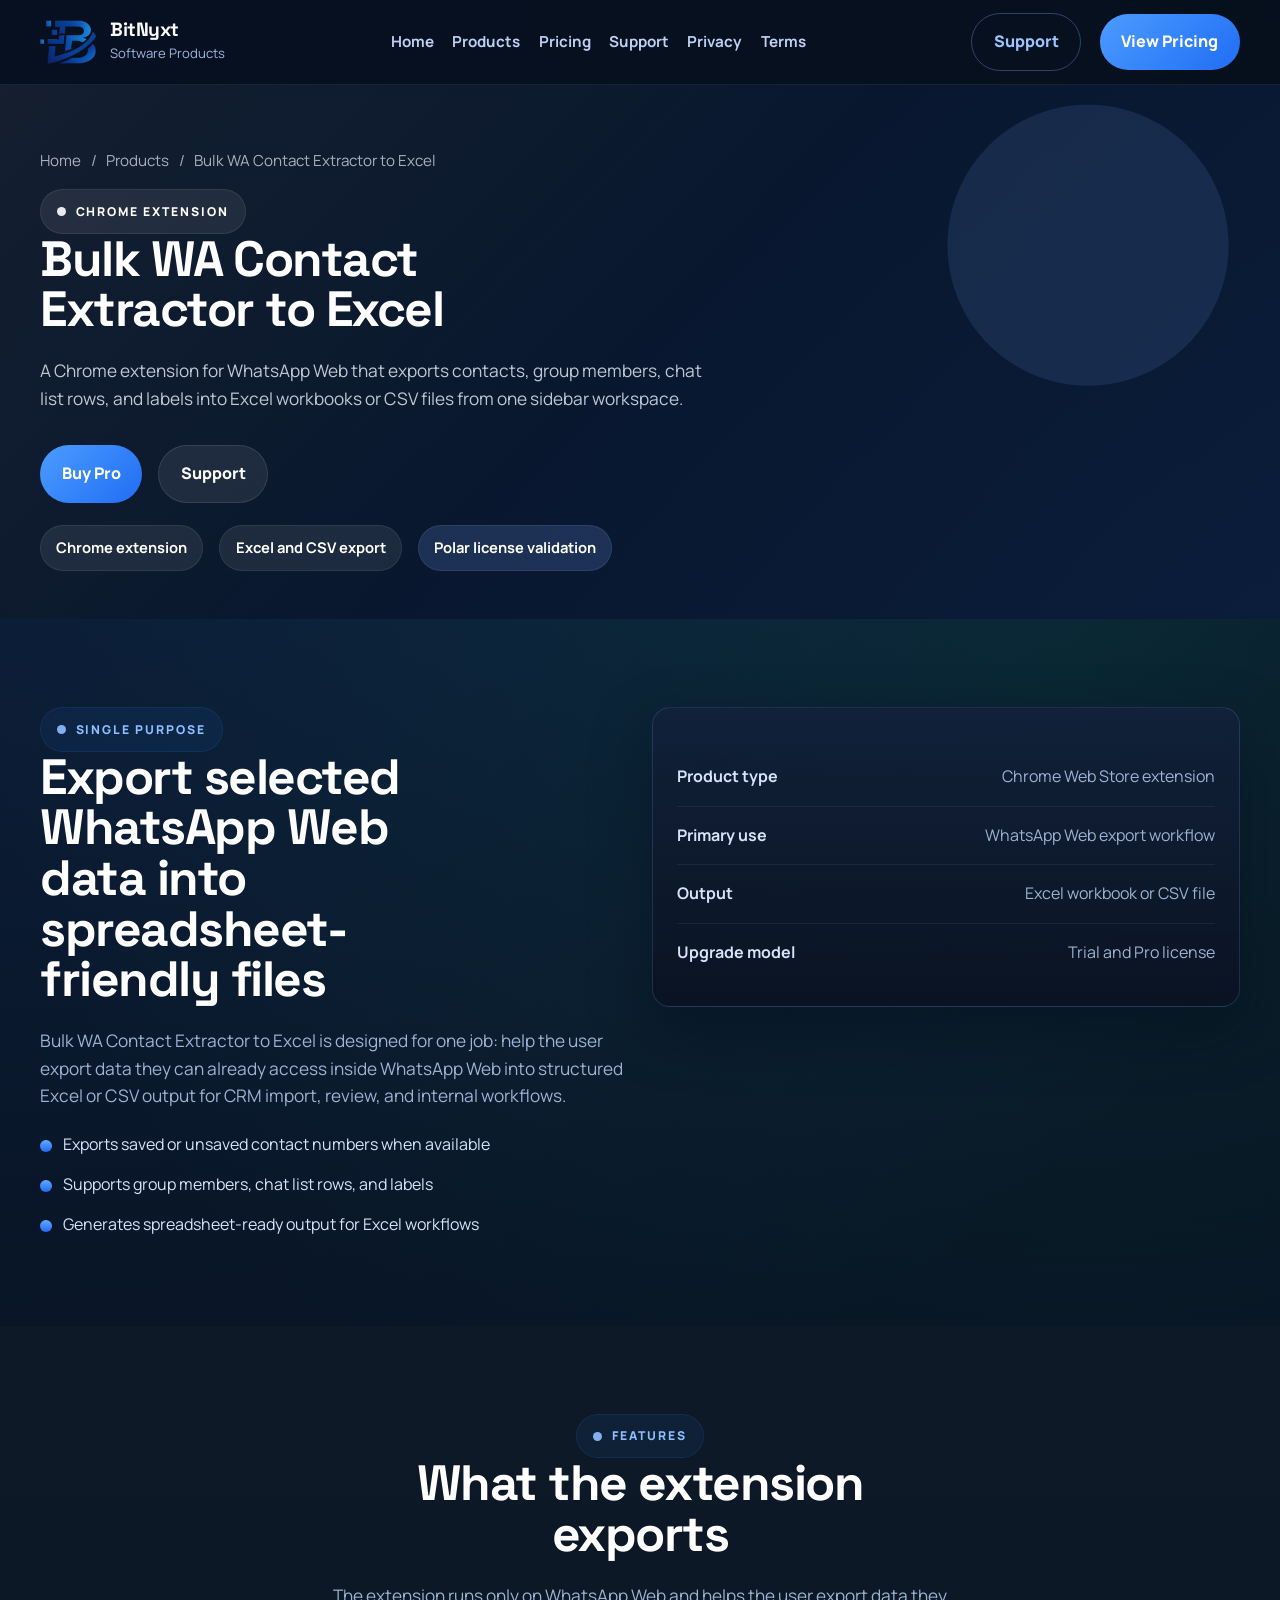
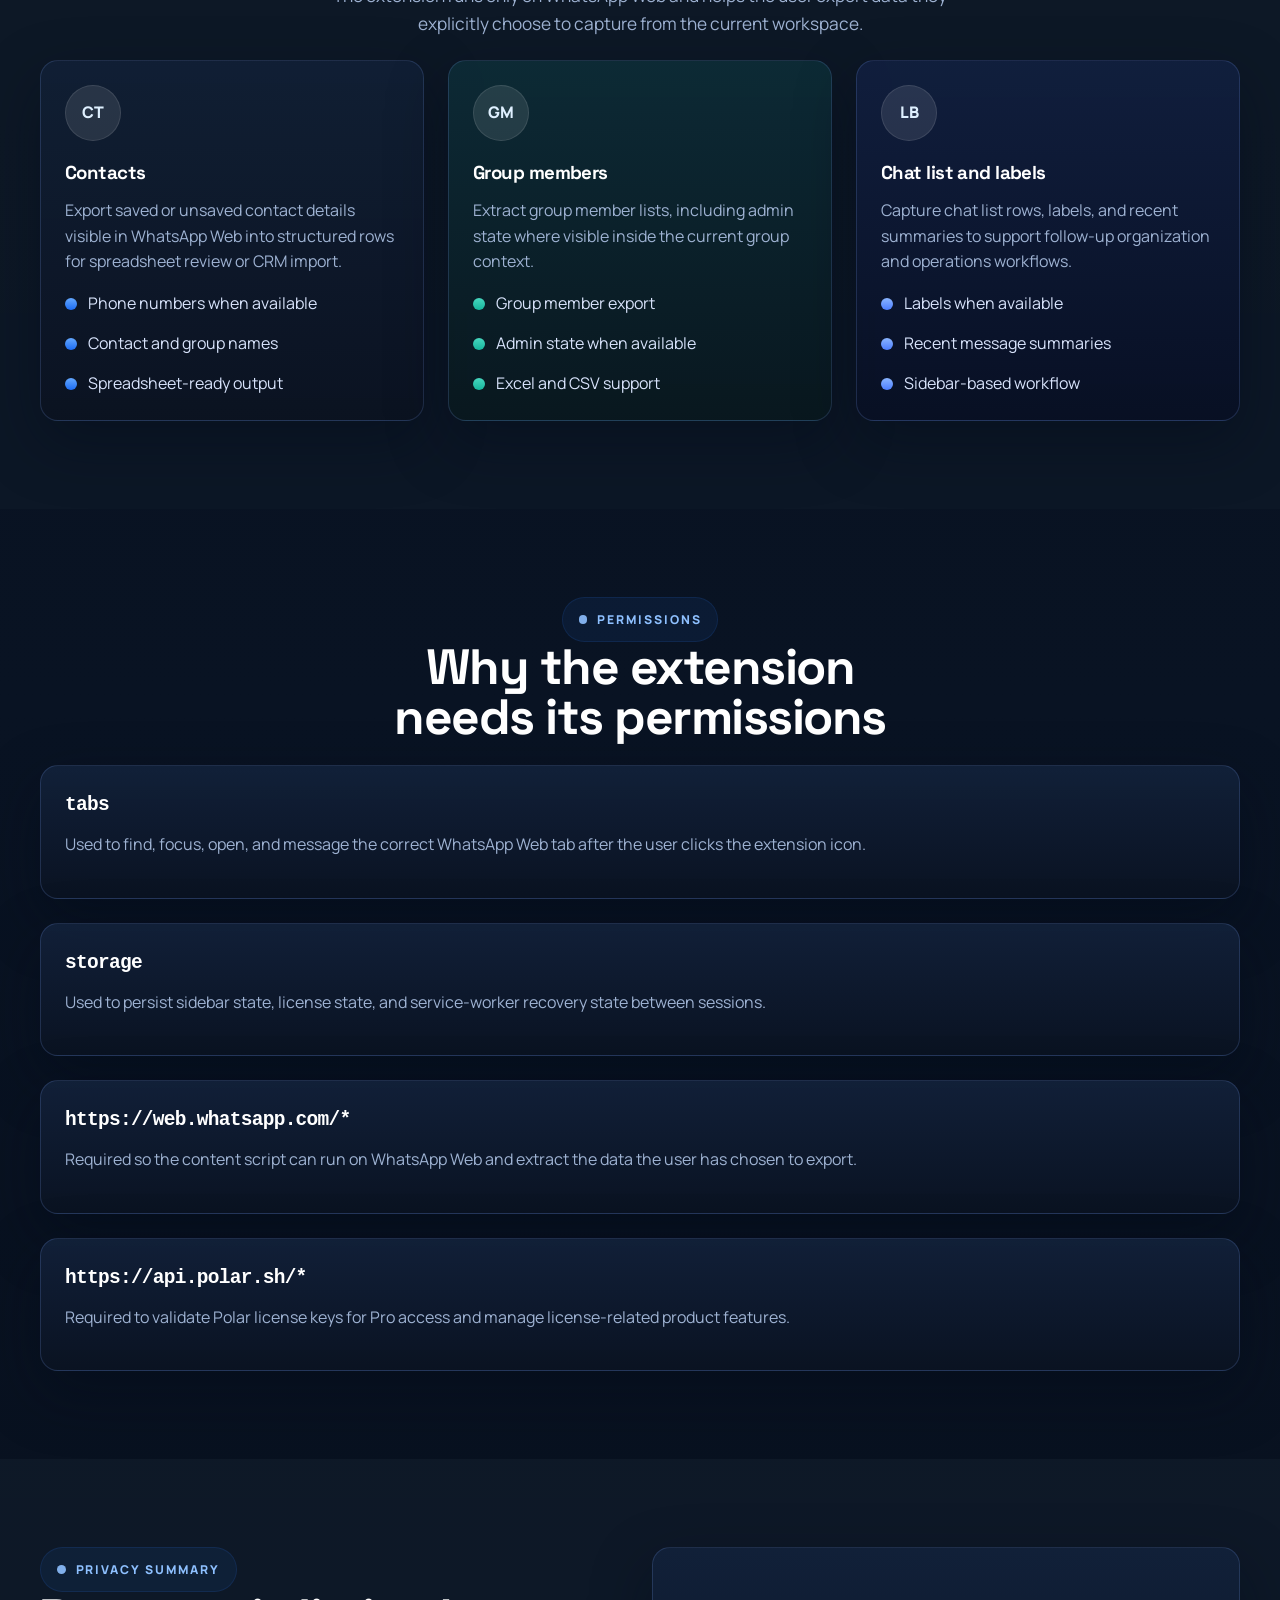
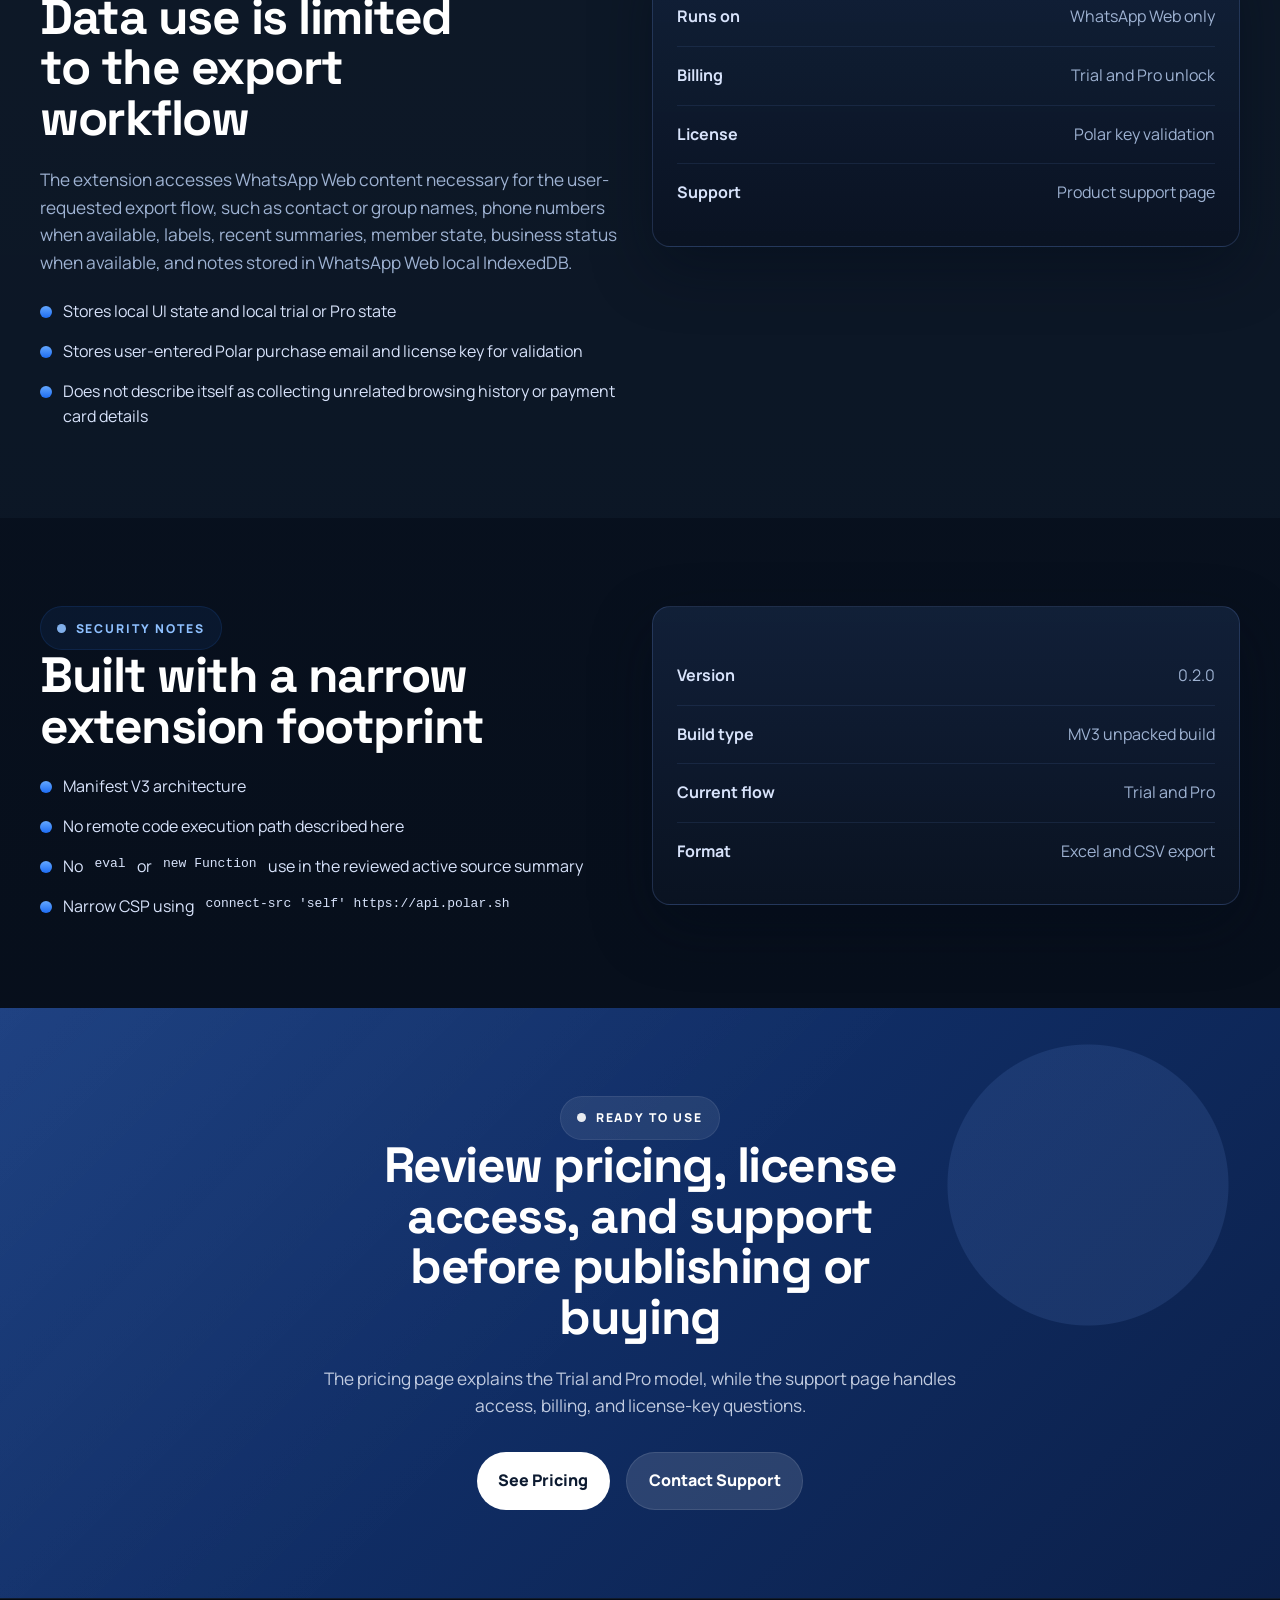
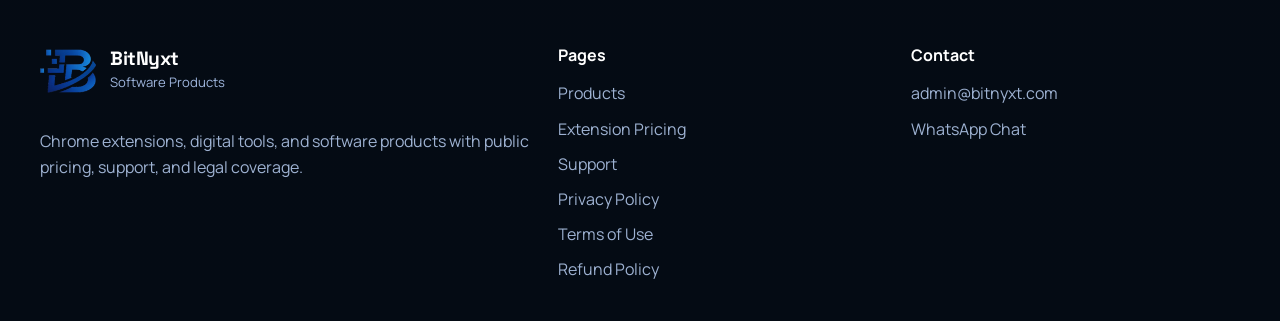
==== bulk-wa-contact-extractor.html @ 63013b99 "Add files via upload" ====
<!doctype html>
<html lang="en">
<head>
  <meta charset="utf-8">
  <meta name="viewport" content="width=device-width, initial-scale=1">
  <title>Bulk WA Contact Extractor to Excel | BitNyxt</title>
  <meta name="description" content="Bulk WA Contact Extractor to Excel is a Chrome extension for exporting WhatsApp Web contacts, group members, chat lists, and labels to Excel workbooks or CSV files.">
  <meta name="robots" content="index, follow, max-image-preview:large">
  <link rel="canonical" href="https://www.bitnyxt.com/bulk-wa-contact-extractor">
  <meta property="og:type" content="website">
  <meta property="og:title" content="Bulk WA Contact Extractor to Excel | BitNyxt">
  <meta property="og:description" content="Export WhatsApp Web contacts, group members, chat lists, and labels into Excel workbooks from one sidebar workspace.">
  <meta property="og:url" content="https://www.bitnyxt.com/bulk-wa-contact-extractor">
  <meta property="og:image" content="https://www.bitnyxt.com/logo.png">
  <meta name="twitter:card" content="summary_large_image">
  <meta name="twitter:title" content="Bulk WA Contact Extractor to Excel | BitNyxt">
  <meta name="twitter:description" content="Chrome extension for exporting WhatsApp Web data into Excel and CSV for CRM workflows, operations, and lead handling.">
  <meta name="twitter:image" content="https://www.bitnyxt.com/logo.png">
  <link rel="stylesheet" href="styles.css">
</head>
<body>
  <div class="page-shell">
    <div class="nav-wrap">
      <div class="container nav">
        <a class="brand" href="index.html" aria-label="BitNyxt home">
          <img class="brand-logo" src="logo.png" alt="BitNyxt logo">
          <span class="brand-text">
            <span class="brand-title">BitNyxt</span>
            <span class="brand-subtitle">Software Products</span>
          </span>
        </a>
        <nav class="nav-links" aria-label="Primary navigation">
          <a href="index.html">Home</a>
          <a href="projects.html">Products</a>
          <a href="pricing.html">Pricing</a>
          <a href="contact.html">Support</a>
          <a href="privacy-policy.html">Privacy</a>
          <a href="terms-of-use.html">Terms</a>
        </nav>
        <div class="nav-actions">
          <a class="btn btn-outline desktop-only" href="contact.html">Support</a>
          <a class="btn btn-primary" href="pricing.html#wa-extractor">View Pricing</a>
          <button class="menu-toggle" data-menu-toggle aria-label="Open menu"><span></span><span></span><span></span></button>
        </div>
      </div>
      <div class="container nav-panel" data-nav-panel>
        <a href="index.html">Home</a>
        <a href="projects.html">Products</a>
        <a href="pricing.html">Pricing</a>
        <a href="contact.html">Support</a>
        <a href="privacy-policy.html">Privacy</a>
        <a href="terms-of-use.html">Terms</a>
      </div>
    </div>

    <section class="page-hero">
      <div class="container reveal">
        <div class="breadcrumb"><a href="index.html">Home</a><span>/</span><a href="projects.html">Products</a><span>/</span><span>Bulk WA Contact Extractor to Excel</span></div>
        <div class="eyebrow"><span class="dot"></span> Chrome extension</div>
        <h1 class="section-title wide">Bulk WA Contact Extractor to Excel</h1>
        <p class="lead">A Chrome extension for WhatsApp Web that exports contacts, group members, chat list rows, and labels into Excel workbooks or CSV files from one sidebar workspace.</p>
        <div class="hero-actions">
          <a class="btn btn-primary" href="pricing.html#wa-extractor">Buy Pro</a>
          <a class="btn btn-secondary" href="contact.html">Support</a>
        </div>
        <div class="hero-badges">
          <span class="badge">Chrome extension</span>
          <span class="badge">Excel and CSV export</span>
          <span class="badge accent">Polar license validation</span>
        </div>
      </div>
    </section>

    <section class="section">
      <div class="container split">
        <div class="reveal">
          <div class="eyebrow eyebrow-light"><span class="dot"></span> Single purpose</div>
          <h2 class="section-title">Export selected WhatsApp Web data into spreadsheet-friendly files</h2>
          <p class="lead lead-muted">Bulk WA Contact Extractor to Excel is designed for one job: help the user export data they can already access inside WhatsApp Web into structured Excel or CSV output for CRM import, review, and internal workflows.</p>
          <ul class="detail-list spacer-top">
            <li>Exports saved or unsaved contact numbers when available</li>
            <li>Supports group members, chat list rows, and labels</li>
            <li>Generates spreadsheet-ready output for Excel workflows</li>
          </ul>
        </div>
        <div class="panel reveal">
          <div class="table-like">
            <div class="row"><strong>Product type</strong><span class="muted">Chrome Web Store extension</span></div>
            <div class="row"><strong>Primary use</strong><span class="muted">WhatsApp Web export workflow</span></div>
            <div class="row"><strong>Output</strong><span class="muted">Excel workbook or CSV file</span></div>
            <div class="row"><strong>Upgrade model</strong><span class="muted">Trial and Pro license</span></div>
          </div>
        </div>
      </div>
    </section>

    <section class="section section-muted">
      <div class="container">
        <div class="center reveal">
          <div class="eyebrow eyebrow-light"><span class="dot"></span> Features</div>
          <h2 class="section-title wide" style="margin-inline:auto;">What the extension exports</h2>
          <p class="lead lead-muted" style="margin-inline:auto;">The extension runs only on WhatsApp Web and helps the user export data they explicitly choose to capture from the current workspace.</p>
        </div>
        <div class="services-grid spacer-top">
          <article class="service-card reveal">
            <div class="icon-chip">CT</div>
            <h3 class="spacer-top">Contacts</h3>
            <p>Export saved or unsaved contact details visible in WhatsApp Web into structured rows for spreadsheet review or CRM import.</p>
            <ul class="detail-list">
              <li>Phone numbers when available</li>
              <li>Contact and group names</li>
              <li>Spreadsheet-ready output</li>
            </ul>
          </article>
          <article class="service-card reveal">
            <div class="icon-chip">GM</div>
            <h3 class="spacer-top">Group members</h3>
            <p>Extract group member lists, including admin state where visible inside the current group context.</p>
            <ul class="detail-list">
              <li>Group member export</li>
              <li>Admin state when available</li>
              <li>Excel and CSV support</li>
            </ul>
          </article>
          <article class="service-card reveal">
            <div class="icon-chip">LB</div>
            <h3 class="spacer-top">Chat list and labels</h3>
            <p>Capture chat list rows, labels, and recent summaries to support follow-up organization and operations workflows.</p>
            <ul class="detail-list">
              <li>Labels when available</li>
              <li>Recent message summaries</li>
              <li>Sidebar-based workflow</li>
            </ul>
          </article>
        </div>
      </div>
    </section>

    <section class="section">
      <div class="container">
        <div class="center reveal">
          <div class="eyebrow eyebrow-light"><span class="dot"></span> Permissions</div>
          <h2 class="section-title wide" style="margin-inline:auto;">Why the extension needs its permissions</h2>
        </div>
        <div class="legal-grid spacer-top">
          <article class="legal-card reveal">
            <h2><code>tabs</code></h2>
            <p>Used to find, focus, open, and message the correct WhatsApp Web tab after the user clicks the extension icon.</p>
          </article>
          <article class="legal-card reveal">
            <h2><code>storage</code></h2>
            <p>Used to persist sidebar state, license state, and service-worker recovery state between sessions.</p>
          </article>
          <article class="legal-card reveal">
            <h2><code>https://web.whatsapp.com/*</code></h2>
            <p>Required so the content script can run on WhatsApp Web and extract the data the user has chosen to export.</p>
          </article>
          <article class="legal-card reveal">
            <h2><code>https://api.polar.sh/*</code></h2>
            <p>Required to validate Polar license keys for Pro access and manage license-related product features.</p>
          </article>
        </div>
      </div>
    </section>

    <section class="section section-muted">
      <div class="container split">
        <div class="reveal">
          <div class="eyebrow eyebrow-light"><span class="dot"></span> Privacy summary</div>
          <h2 class="section-title">Data use is limited to the export workflow</h2>
          <p class="lead lead-muted">The extension accesses WhatsApp Web content necessary for the user-requested export flow, such as contact or group names, phone numbers when available, labels, recent summaries, member state, business status when available, and notes stored in WhatsApp Web local IndexedDB.</p>
          <ul class="detail-list spacer-top">
            <li>Stores local UI state and local trial or Pro state</li>
            <li>Stores user-entered Polar purchase email and license key for validation</li>
            <li>Does not describe itself as collecting unrelated browsing history or payment card details</li>
          </ul>
        </div>
        <div class="panel reveal">
          <div class="table-like">
            <div class="row"><strong>Runs on</strong><span class="muted">WhatsApp Web only</span></div>
            <div class="row"><strong>Billing</strong><span class="muted">Trial and Pro unlock</span></div>
            <div class="row"><strong>License</strong><span class="muted">Polar key validation</span></div>
            <div class="row"><strong>Support</strong><span class="muted"><a href="contact.html">Product support page</a></span></div>
          </div>
        </div>
      </div>
    </section>

    <section class="section">
      <div class="container split">
        <div class="reveal">
          <div class="eyebrow eyebrow-light"><span class="dot"></span> Security notes</div>
          <h2 class="section-title">Built with a narrow extension footprint</h2>
          <ul class="detail-list spacer-top">
            <li>Manifest V3 architecture</li>
            <li>No remote code execution path described here</li>
            <li>No <code>eval</code> or <code>new Function</code> use in the reviewed active source summary</li>
            <li>Narrow CSP using <code>connect-src 'self' https://api.polar.sh</code></li>
          </ul>
        </div>
        <div class="panel reveal">
          <div class="table-like">
            <div class="row"><strong>Version</strong><span class="muted">0.2.0</span></div>
            <div class="row"><strong>Build type</strong><span class="muted">MV3 unpacked build</span></div>
            <div class="row"><strong>Current flow</strong><span class="muted">Trial and Pro</span></div>
            <div class="row"><strong>Format</strong><span class="muted">Excel and CSV export</span></div>
          </div>
        </div>
      </div>
    </section>

    <section class="section section-primary cta-band">
      <div class="container center reveal">
        <div class="eyebrow"><span class="dot"></span> Ready to use</div>
        <h2 class="section-title wide" style="margin-inline:auto;">Review pricing, license access, and support before publishing or buying</h2>
        <p class="lead" style="margin-inline:auto;">The pricing page explains the Trial and Pro model, while the support page handles access, billing, and license-key questions.</p>
        <div class="hero-actions" style="justify-content:center;">
          <a class="btn btn-primary" href="pricing.html#wa-extractor">See Pricing</a>
          <a class="btn btn-secondary" href="contact.html">Contact Support</a>
        </div>
      </div>
    </section>

    <footer class="footer">
      <div class="container footer-grid">
        <div>
          <a class="brand" href="index.html">
            <img class="brand-logo" src="logo.png" alt="BitNyxt logo">
            <span class="brand-text">
              <span class="brand-title">BitNyxt</span>
              <span class="brand-subtitle">Software Products</span>
            </span>
          </a>
          <p class="spacer-top">Chrome extensions, digital tools, and software products with public pricing, support, and legal coverage.</p>
        </div>
        <div>
          <strong>Pages</strong>
          <ul>
            <li><a href="projects.html">Products</a></li>
            <li><a href="pricing.html#wa-extractor">Extension Pricing</a></li>
            <li><a href="contact.html">Support</a></li>
            <li><a href="privacy-policy.html">Privacy Policy</a></li>
            <li><a href="terms-of-use.html">Terms of Use</a></li>
            <li><a href="refund-policy.html">Refund Policy</a></li>
          </ul>
        </div>
        <div>
          <strong>Contact</strong>
          <ul>
            <li><a href="mailto:admin@bitnyxt.com">admin@bitnyxt.com</a></li>
            <li><a href="https://wa.me/923320505257">WhatsApp Chat</a></li>
          </ul>
        </div>
      </div>
    </footer>
  </div>
  <script src="main.js"></script>
</body>
</html>
---- styles.css ----
@import url('https://fonts.googleapis.com/css2?family=Manrope:wght@400;500;600;700;800&family=Space+Grotesk:wght@500;700&display=swap');

:root {
  --background: #07101d;
  --surface: #0d1829;
  --surface-2: #12213a;
  --foreground: #e8eefb;
  --text: #d8e3fb;
  --heading: #ffffff;
  --primary: #2d7ff9;
  --primary-strong: #1458dc;
  --secondary: #16c0a4;
  --accent: #78a8ff;
  --muted: #0c1627;
  --muted-soft: #101c30;
  --muted-strong: #20324f;
  --border: rgba(128, 167, 255, 0.18);
  --white: #ffffff;
  --card-shadow: 0 22px 60px rgba(2, 10, 24, 0.38);
  --radius-sm: 10px;
  --radius-md: 18px;
  --container: 1200px;
}

* { box-sizing: border-box; }
html { scroll-behavior: smooth; }
body {
  margin: 0;
  font-family: 'Manrope', sans-serif;
  background:
    radial-gradient(circle at top left, rgba(45,127,249,0.18), transparent 30%),
    radial-gradient(circle at 85% 10%, rgba(22,192,164,0.12), transparent 24%),
    linear-gradient(180deg, #07101d 0%, #091323 45%, #060d18 100%);
  color: var(--text);
  line-height: 1.6;
}
body.menu-open { overflow: hidden; }
a { color: inherit; text-decoration: none; }
img { display: block; max-width: 100%; }
button, input, textarea { font: inherit; }

.container {
  width: min(calc(100% - 2rem), var(--container));
  margin: 0 auto;
}
.page-shell { overflow: clip; }
.section { padding: 5.5rem 0; position: relative; }
.section-sm { padding: 3.5rem 0; }
.section-muted {
  background:
    linear-gradient(180deg, rgba(255,255,255,0.02), rgba(255,255,255,0.01)),
    #091423;
}
.section-primary {
  background:
    linear-gradient(135deg, rgba(18, 53, 118, 0.96), rgba(10, 28, 66, 0.96)),
    var(--primary);
  color: var(--white);
}
.section-secondary {
  background:
    linear-gradient(135deg, rgba(15, 112, 146, 0.96), rgba(9, 57, 97, 0.96)),
    var(--secondary);
  color: var(--white);
}
.section-accent { background: var(--accent); color: #06111f; }
.section-dark {
  background:
    linear-gradient(135deg, rgba(5, 12, 24, 0.98), rgba(8, 22, 46, 0.98));
  color: var(--white);
}
.center { text-align: center; }

.bg-grid::before,
.hero::before,
.page-hero::before,
.cta-band::before {
  content: '';
  position: absolute;
  inset: 0;
  pointer-events: none;
}

.hero,
.page-hero,
.cta-band { position: relative; overflow: hidden; }
.hero::before {
  background:
    radial-gradient(circle at 8% 18%, rgba(120,168,255,.18) 0, rgba(120,168,255,.18) 120px, transparent 121px),
    radial-gradient(circle at 85% 22%, rgba(22,192,164,.12) 0, rgba(22,192,164,.12) 160px, transparent 161px),
    linear-gradient(135deg, rgba(255,255,255,.06), transparent 55%);
}
.page-hero::before,
.cta-band::before {
  background:
    linear-gradient(135deg, rgba(255,255,255,.05), transparent 50%),
    radial-gradient(circle at 85% 30%, rgba(120,168,255,.12) 0, rgba(120,168,255,.12) 140px, transparent 141px);
}

.nav-wrap {
  position: sticky;
  top: 0;
  z-index: 50;
  background: rgba(6, 14, 27, 0.84);
  backdrop-filter: blur(16px);
  border-bottom: 1px solid rgba(120, 168, 255, 0.12);
}
.nav {
  min-height: 84px;
  display: flex;
  align-items: center;
  justify-content: space-between;
  gap: 1rem;
}
.brand {
  display: inline-flex;
  align-items: center;
  gap: .9rem;
  min-width: 0;
}
.brand-logo {
  width: 56px;
  height: 56px;
  object-fit: contain;
  flex: 0 0 auto;
}
.brand-text {
  display: flex;
  flex-direction: column;
  min-width: 0;
}
.brand-title {
  font-family: 'Space Grotesk', sans-serif;
  font-size: 1.2rem;
  font-weight: 700;
  letter-spacing: -.03em;
  line-height: 1;
  color: var(--heading);
}
.brand-subtitle {
  font-size: .82rem;
  color: #9fb6dd;
  margin-top: .22rem;
}
.nav-links,
.nav-actions {
  display: flex;
  align-items: center;
  gap: 1.15rem;
}
.nav-links a {
  font-weight: 700;
  font-size: .95rem;
  color: #bfd0f2;
}
.nav-links a:hover,
.nav-links a.active { color: var(--white); }
.menu-toggle {
  display: none;
  background: transparent;
  border: 0;
  padding: .25rem;
  cursor: pointer;
}
.menu-toggle span {
  display: block;
  width: 24px;
  height: 3px;
  background: var(--foreground);
  margin: 4px 0;
  border-radius: 99px;
}
.nav-panel {
  display: none;
  padding: 0 0 1rem;
}
.nav-panel a {
  display: block;
  padding: .95rem 1rem;
  background: rgba(13, 24, 41, 0.94);
  border: 1px solid var(--border);
  border-radius: var(--radius-md);
  font-weight: 700;
}

.eyebrow {
  display: inline-flex;
  align-items: center;
  gap: .6rem;
  padding: .72rem 1rem;
  border-radius: 999px;
  background: rgba(255,255,255,.08);
  border: 1px solid rgba(255,255,255,.08);
  color: inherit;
  font-size: .76rem;
  font-weight: 800;
  text-transform: uppercase;
  letter-spacing: .16em;
}
.eyebrow-light {
  background: rgba(45,127,249,0.08);
  border-color: rgba(45,127,249,0.12);
  color: #8ec0ff;
}
.dot {
  width: .56rem;
  height: .56rem;
  border-radius: 50%;
  background: currentColor;
  opacity: .9;
}

.hero {
  color: var(--white);
  padding: 5rem 0;
}
.hero-grid,
.split,
.contact-layout,
.footer-grid,
.project-grid,
.services-grid,
.metrics-grid,
.legal-grid,
.form-row,
.info-grid {
  display: grid;
  gap: 1.5rem;
}
.hero-grid { grid-template-columns: 1.08fr .92fr; align-items: center; }
.split { grid-template-columns: 1fr 1fr; align-items: start; }
.metrics-grid { grid-template-columns: repeat(4, minmax(0,1fr)); }
.services-grid { grid-template-columns: repeat(3, minmax(0,1fr)); }
.project-grid { grid-template-columns: repeat(2, minmax(0,1fr)); }
.contact-layout { grid-template-columns: 1.05fr .95fr; }
.info-grid { grid-template-columns: repeat(3, minmax(0,1fr)); }
.footer-grid { grid-template-columns: 1.2fr .8fr .8fr; }
.form-row { grid-template-columns: 1fr 1fr; }

.hero-copy,
.hero-visual,
.panel,
.card,
.metric,
.contact-card,
.legal-card,
.form-card,
.project-card,
.service-card,
.info-card,
.cta-box {
  position: relative;
  z-index: 1;
}

.hero-title,
.section-title,
h1, h2, h3, h4 {
  margin: 0;
  letter-spacing: -.03em;
  line-height: 1.02;
  color: var(--heading);
}
.hero-title,
.section-title,
h1, h2, h3 {
  font-family: 'Space Grotesk', sans-serif;
}
.hero-title {
  font-size: clamp(3rem, 7vw, 5.3rem);
  max-width: 12ch;
  font-weight: 700;
  margin-top: 1rem;
}
.section-title {
  font-size: clamp(2rem, 4vw, 3.1rem);
  font-weight: 700;
  max-width: 14ch;
}
.section-title.wide { max-width: 18ch; }
.lead {
  font-size: clamp(1.03rem, 1.35vw, 1.18rem);
  max-width: 62ch;
  margin-top: 1.4rem;
  color: rgba(232, 238, 251, 0.88);
}
.price-tag {
  font-size: 1.3rem;
  font-weight: 800;
  margin: 1rem 0 0;
  color: #8ec0ff;
}
.hero .lead,
.section-primary .lead,
.section-secondary .lead,
.section-dark .lead,
.page-hero .lead { color: rgba(232,238,251,.82); }
.muted,
.card p,
.panel p,
.project-card p,
.service-card p,
.contact-card p,
.legal-card p,
.form-card p,
.footer p,
.footer li,
.lead-muted { color: #9eb2d2; }
.section-primary .muted,
.section-secondary .muted,
.section-dark .muted { color: rgba(255,255,255,.78); }

.hero-actions,
.inline-actions,
.hero-badges {
  display: flex;
  gap: 1rem;
  flex-wrap: wrap;
}
.hero-actions { margin-top: 2rem; }
.hero-badges { margin-top: 1.4rem; }
.badge {
  display: inline-flex;
  align-items: center;
  min-height: 42px;
  padding: .65rem .95rem;
  border-radius: 999px;
  background: rgba(255,255,255,.08);
  border: 1px solid rgba(255,255,255,.08);
  font-weight: 700;
  font-size: .92rem;
}
.badge.light {
  background: rgba(255,255,255,.06);
  color: var(--foreground);
}
.badge.accent {
  background: rgba(120,168,255,.18);
  color: var(--white);
}

.btn {
  display: inline-flex;
  align-items: center;
  justify-content: center;
  min-height: 56px;
  padding: .95rem 1.35rem;
  border-radius: 999px;
  font-weight: 800;
  transition: transform .2s ease, background-color .2s ease, color .2s ease, border-color .2s ease, box-shadow .2s ease;
  border: 0;
  cursor: pointer;
}
.btn:hover {
  transform: translateY(-2px);
  box-shadow: 0 16px 40px rgba(13, 66, 157, 0.22);
}
.btn:focus-visible,
a:focus-visible,
button:focus-visible,
input:focus-visible,
textarea:focus-visible {
  outline: 2px solid #8ec0ff;
  outline-offset: 3px;
}
.btn-primary {
  background: linear-gradient(135deg, #4c9cff, #206df4);
  color: var(--white);
}
.btn-primary:hover { background: linear-gradient(135deg, #62a9ff, #2f78f5); }
.btn-secondary {
  background: rgba(255,255,255,.08);
  color: var(--white);
  border: 1px solid rgba(255,255,255,.10);
}
.btn-secondary:hover { background: rgba(255,255,255,.14); }
.btn-outline {
  background: transparent;
  color: #9bc5ff;
  border: 1px solid rgba(120,168,255,.34);
}
.btn-outline:hover {
  background: rgba(45,127,249,.12);
  color: var(--white);
}
.section-primary .btn-primary,
.section-secondary .btn-primary,
.section-dark .btn-primary { background: var(--white); color: #0c1a30; }
.section-primary .btn-secondary,
.section-secondary .btn-secondary,
.section-dark .btn-secondary { background: rgba(255,255,255,.12); color: var(--white); }
.section-primary .btn-secondary:hover,
.section-secondary .btn-secondary:hover,
.section-dark .btn-secondary:hover { background: rgba(255,255,255,.20); }
.btn-block { width: 100%; }

.visual-card,
.card,
.metric,
.contact-card,
.legal-card,
.form-card,
.project-card,
.service-card,
.info-card,
.panel,
.cta-box {
  border-radius: var(--radius-md);
  padding: 1.5rem;
  transition: transform .2s ease, background-color .2s ease, border-color .2s ease;
  border: 1px solid var(--border);
  box-shadow: var(--card-shadow);
}
.visual-card,
.metric,
.panel,
.form-card,
.contact-card,
.legal-card,
.info-card,
.cta-box {
  background: linear-gradient(180deg, rgba(18, 33, 58, 0.94), rgba(10, 19, 34, 0.98));
}
.service-card,
.project-card {
  background: linear-gradient(180deg, rgba(17, 31, 53, 0.95), rgba(11, 19, 33, 0.98));
}
.service-card:nth-child(2) { background: linear-gradient(180deg, rgba(13, 43, 54, 0.96), rgba(9, 24, 31, 0.98)); }
.service-card:nth-child(3) { background: linear-gradient(180deg, rgba(17, 31, 62, 0.96), rgba(8, 16, 36, 0.98)); }
.project-card:nth-child(2) { background: linear-gradient(180deg, rgba(13, 39, 58, 0.96), rgba(8, 20, 31, 0.98)); }
.visual-card:hover,
.metric:hover,
.panel:hover,
.form-card:hover,
.contact-card:hover,
.legal-card:hover,
.project-card:hover,
.service-card:hover,
.info-card:hover,
.cta-box:hover {
  transform: translateY(-4px);
  border-color: rgba(120, 168, 255, 0.35);
}

.hero-visual {
  min-height: 520px;
  display: grid;
  align-content: center;
}
.abstract-stack {
  position: relative;
  min-height: 500px;
}
.shape-square,
.shape-circle,
.shape-panel {
  position: absolute;
  border-radius: var(--radius-md);
}
.shape-square {
  width: 170px;
  height: 170px;
  background: rgba(120,168,255,.12);
  top: 2rem;
  right: 4rem;
  transform: rotate(14deg);
}
.shape-circle {
  width: 230px;
  height: 230px;
  border-radius: 50%;
  background: rgba(22,192,164,.10);
  bottom: 0;
  left: 0;
}
.shape-panel {
  color: var(--foreground);
  border: 1px solid rgba(120,168,255,.16);
}
.shape-panel.main {
  inset: 3rem 2rem 4rem 3rem;
  padding: 2rem;
  background: linear-gradient(180deg, rgba(239,246,255,0.96), rgba(222,234,255,0.94));
}
.shape-panel.side {
  width: 230px;
  right: 0;
  top: 10rem;
  padding: 1.25rem;
  background: linear-gradient(180deg, rgba(197,223,255,0.95), rgba(178,208,255,0.92));
}
.logo-panel {
  width: 110px;
  height: 110px;
  padding: 14px;
  background: #ffffff;
  border-radius: var(--radius-md);
}
.stat-line {
  display: flex;
  justify-content: space-between;
  align-items: center;
  gap: 1rem;
  padding: .9rem 0;
  border-bottom: 1px solid rgba(12, 28, 53, 0.12);
}
.stat-line:last-child { border-bottom: 0; }
.mini-bars { display: grid; gap: .8rem; margin-top: 1rem; }
.mini-bars span {
  display: block;
  height: 14px;
  border-radius: 999px;
  background: rgba(13, 24, 41, 0.10);
  position: relative;
  overflow: hidden;
}
.mini-bars span::after {
  content: '';
  position: absolute;
  inset: 0 auto 0 0;
  background: linear-gradient(90deg, #2d7ff9, #16c0a4);
}
.mini-bars span:nth-child(1)::after { width: 88%; }
.mini-bars span:nth-child(2)::after { width: 73%; }
.mini-bars span:nth-child(3)::after { width: 60%; }

.metric {
  min-height: 180px;
  display: flex;
  flex-direction: column;
  justify-content: space-between;
}
.metric strong {
  font-family: 'Space Grotesk', sans-serif;
  font-size: clamp(2rem, 4vw, 2.8rem);
  font-weight: 700;
}
.metric.primary strong { color: #72b2ff; }
.metric.secondary strong { color: #6ae0cb; }
.metric.accent strong { color: #b8d1ff; }
.metric.dark strong { color: #ffffff; }

.icon-chip {
  width: 56px;
  height: 56px;
  border-radius: 50%;
  display: grid;
  place-items: center;
  font-weight: 800;
  background: rgba(255,255,255,0.10);
  color: #dff0ff;
  border: 1px solid rgba(255,255,255,0.10);
  transition: transform .2s ease;
}
.service-card:hover .icon-chip,
.project-card:hover .icon-chip,
.contact-card:hover .icon-chip,
.info-card:hover .icon-chip { transform: scale(1.08); }

.list-clean,
.detail-list,
.footer ul {
  list-style: none;
  padding: 0;
  margin: 1rem 0 0;
}
.detail-list,
.list-clean { display: grid; gap: .9rem; }
.detail-list li,
.list-clean li {
  display: flex;
  align-items: flex-start;
  gap: .7rem;
}
.detail-list li::before,
.list-clean li::before {
  content: '';
  width: 12px;
  height: 12px;
  border-radius: 50%;
  background: linear-gradient(180deg, #64a8ff, #1d6cf3);
  margin-top: .45rem;
  flex: 0 0 auto;
}
.service-card:nth-child(2) .detail-list li::before { background: linear-gradient(180deg, #47d7bf, #16b59c); }
.service-card:nth-child(3) .detail-list li::before { background: linear-gradient(180deg, #8ab5ff, #4c7dff); }

.page-hero {
  background:
    linear-gradient(135deg, rgba(7, 18, 35, 0.96), rgba(10, 28, 58, 0.96));
  color: var(--white);
  padding: 4rem 0 3rem;
}
.breadcrumb {
  display: flex;
  gap: .6rem;
  flex-wrap: wrap;
  color: rgba(232,238,251,.70);
  font-size: .95rem;
  margin-bottom: 1rem;
}
.breadcrumb a:hover { color: var(--white); }

label {
  display: block;
  margin-bottom: .45rem;
  font-weight: 700;
  color: var(--foreground);
}
input,
textarea {
  width: 100%;
  background: rgba(255,255,255,0.04);
  color: var(--foreground);
  border: 1px solid rgba(120,168,255,0.12);
  border-radius: var(--radius-sm);
  padding: 1rem;
}
input::placeholder,
textarea::placeholder { color: #88a0c5; }
input:focus-visible,
textarea:focus-visible {
  background: rgba(255,255,255,0.06);
  outline: 2px solid #72b2ff;
  outline-offset: 0;
}
textarea { min-height: 160px; resize: vertical; }
.form-grid { display: grid; gap: 1rem; }

.note {
  padding: 1rem 1.1rem;
  border-left: 4px solid var(--primary);
  background: rgba(255,255,255,0.04);
  border-radius: 0 var(--radius-sm) var(--radius-sm) 0;
}
.legal-highlight {
  background: linear-gradient(135deg, rgba(17, 31, 53, 0.94), rgba(9, 20, 36, 0.98));
  border: 1px solid var(--border);
  border-radius: var(--radius-md);
  padding: 1.5rem;
  box-shadow: var(--card-shadow);
}
.legal-highlight h2 {
  margin-top: 1rem;
  font-size: clamp(1.45rem, 2.2vw, 2rem);
}
.legal-highlight p {
  color: var(--text);
  margin-bottom: 0;
}
.legal-meta {
  display: flex;
  flex-wrap: wrap;
  gap: .75rem;
}
.legal-list {
  list-style: none;
  padding: 0;
  margin: 1rem 0 0;
  display: grid;
  gap: .8rem;
}
.legal-list li {
  display: flex;
  align-items: flex-start;
  gap: .7rem;
}
.legal-list li::before {
  content: '';
  width: 12px;
  height: 12px;
  border-radius: 50%;
  background: linear-gradient(180deg, #64a8ff, #1d6cf3);
  margin-top: .45rem;
  flex: 0 0 auto;
}
.table-like { display: grid; gap: 0; margin-top: 1rem; }
.row {
  display: flex;
  justify-content: space-between;
  gap: 1rem;
  padding: 1rem 0;
  border-bottom: 1px solid rgba(120,168,255,0.10);
}
.row:last-child { border-bottom: 0; }

.footer {
  background: rgba(5, 11, 20, 0.92);
  padding: 2.75rem 0;
  border-top: 1px solid rgba(120,168,255,0.10);
}
.footer strong {
  display: inline-block;
  margin-bottom: .4rem;
  color: var(--heading);
}
.footer ul { display: grid; gap: .6rem; margin-top: .4rem; }
.footer a:hover { color: #9bc5ff; }

.reveal {
  opacity: 0;
  transform: translateY(22px);
  transition: opacity .6s ease, transform .6s ease;
}
.reveal.in-view {
  opacity: 1;
  transform: translateY(0);
}
.spacer-top { margin-top: 1.4rem; }
.anchor-card { scroll-margin-top: 110px; }
.desktop-only { display: inline-flex; }

@media (max-width: 1024px) {
  .hero-grid,
  .split,
  .contact-layout,
  .footer-grid,
  .project-grid,
  .services-grid,
  .metrics-grid,
  .info-grid,
  .form-row { grid-template-columns: 1fr 1fr; }
  .hero-grid,
  .split,
  .contact-layout,
  .footer-grid,
  .project-grid,
  .services-grid,
  .metrics-grid,
  .info-grid,
  .form-row { gap: 1.25rem; }
  .hero-grid,
  .split,
  .contact-layout,
  .footer-grid,
  .project-grid,
  .services-grid,
  .metrics-grid,
  .info-grid { grid-template-columns: 1fr; }
  .hero-visual { min-height: 460px; }
}

@media (max-width: 760px) {
  .section { padding: 4.25rem 0; }
  .nav-links, .desktop-only { display: none; }
  .menu-toggle { display: block; }
  .nav-panel.open { display: grid; gap: .5rem; }
  .hero-title { font-size: clamp(2.5rem, 12vw, 4rem); }
  .hero-actions, .inline-actions { flex-direction: column; }
  .btn { width: 100%; }
  .brand-subtitle { display: none; }
  .brand-logo { width: 48px; height: 48px; }
  .abstract-stack { min-height: 420px; }
  .shape-panel.main { inset: 2rem 1rem 4rem 1rem; }
  .shape-panel.side { width: 180px; top: auto; bottom: 1.5rem; right: 1rem; }
  .legal-meta { flex-direction: column; }
}
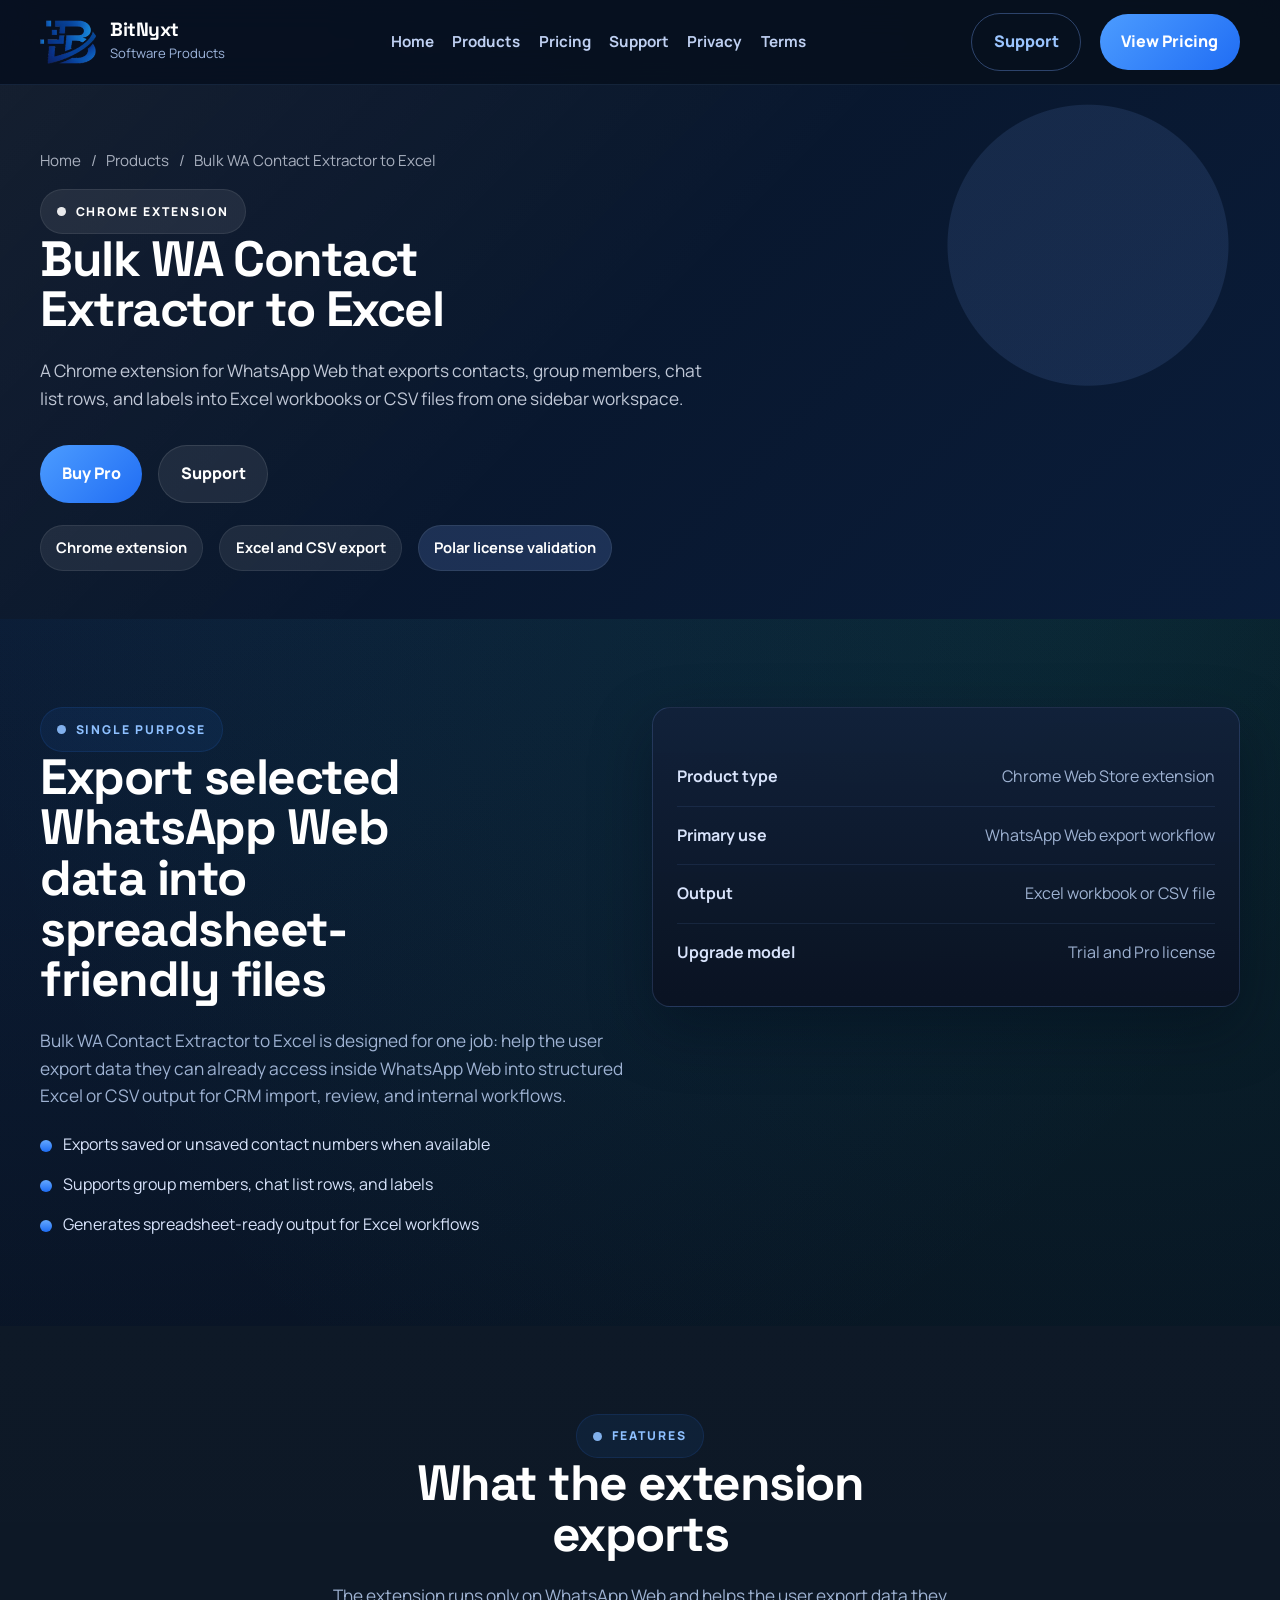
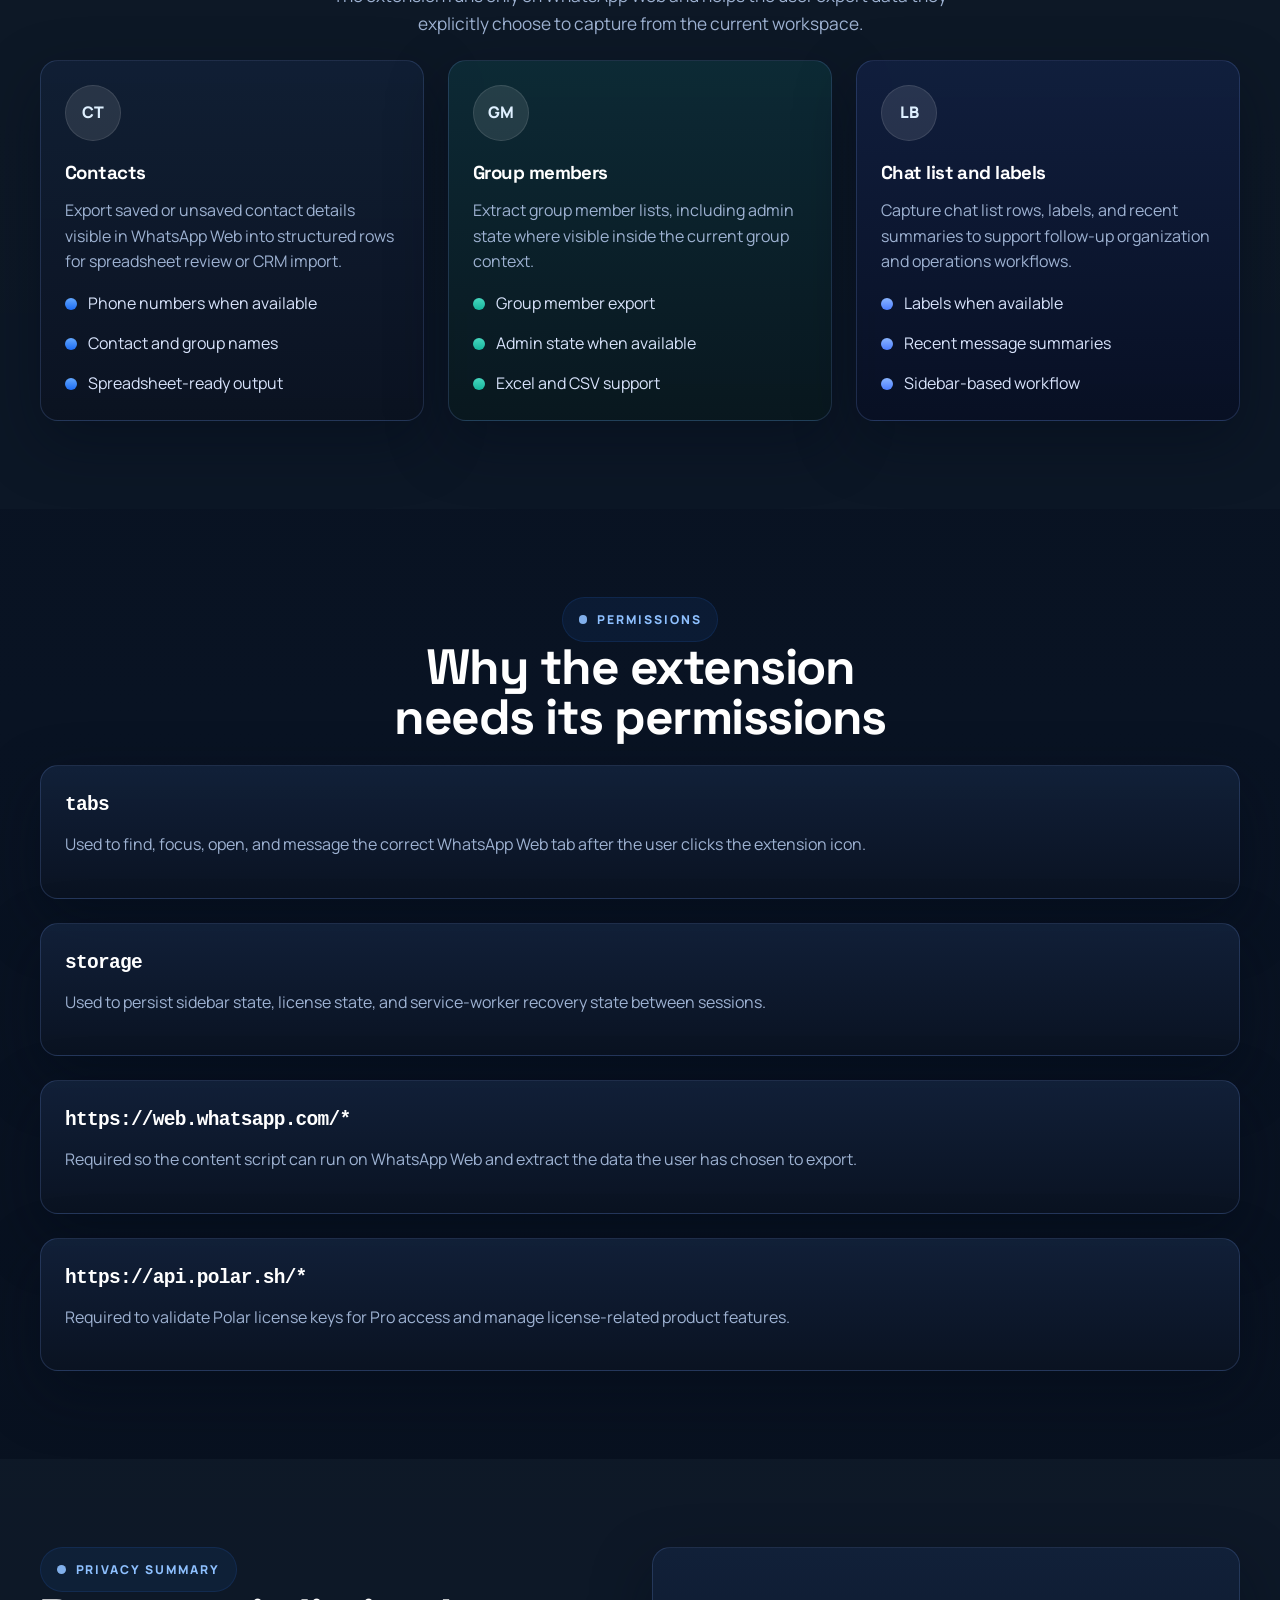
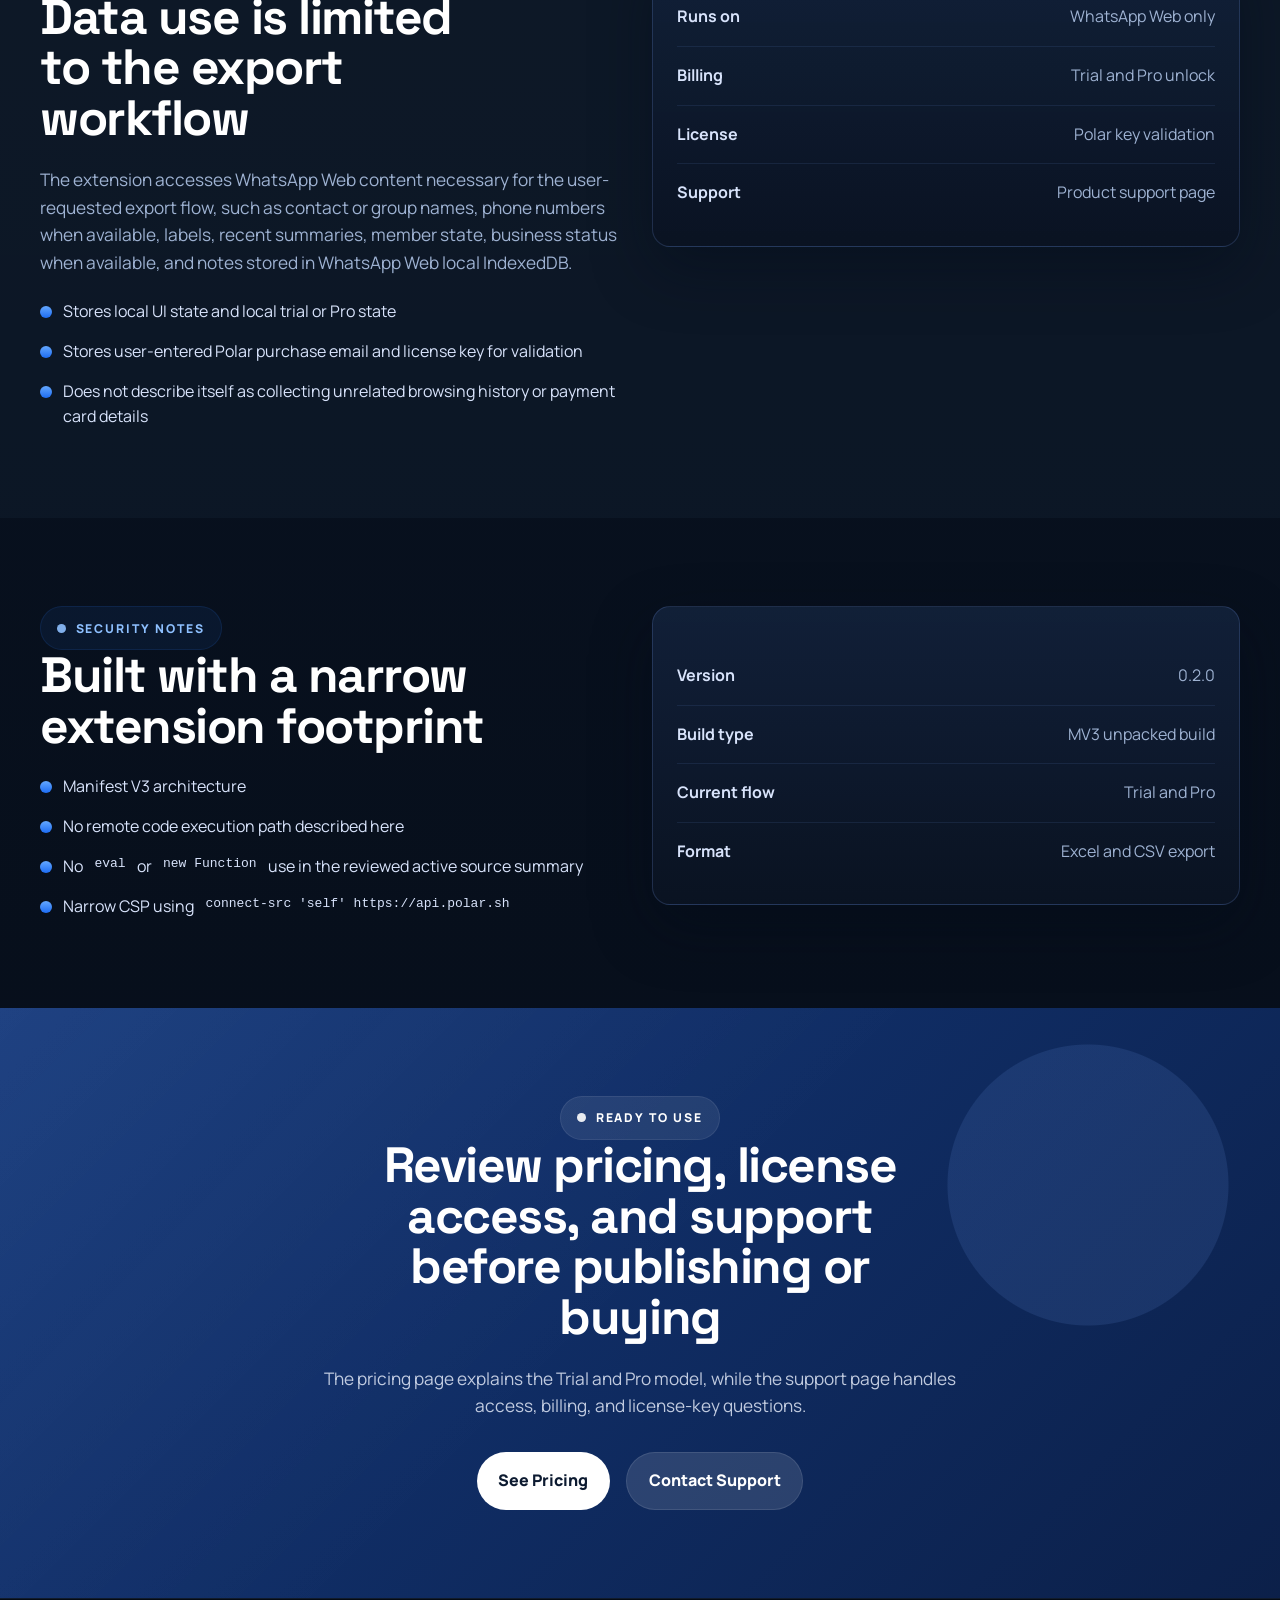
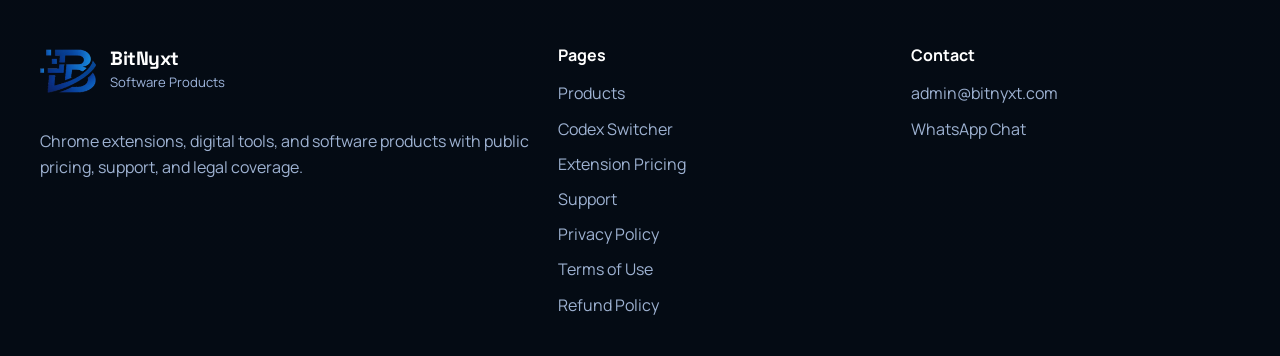
==== commit 517c6ef9: "Add files via upload" ====
--- a/bulk-wa-contact-extractor.html
+++ b/bulk-wa-contact-extractor.html
@@ -237,6 +237,7 @@
           <strong>Pages</strong>
           <ul>
             <li><a href="projects.html">Products</a></li>
+            <li><a href="codex-switcher.html">Codex Switcher</a></li>
             <li><a href="pricing.html#wa-extractor">Extension Pricing</a></li>
             <li><a href="contact.html">Support</a></li>
             <li><a href="privacy-policy.html">Privacy Policy</a></li>
--- a/styles.css
+++ b/styles.css
@@ -161,6 +161,8 @@
   border: 0;
   padding: .25rem;
   cursor: pointer;
+  width: 36px;
+  flex: 0 0 36px;
 }
 .menu-toggle span {
   display: block;
@@ -427,6 +429,7 @@
 }
 .service-card:nth-child(2) { background: linear-gradient(180deg, rgba(13, 43, 54, 0.96), rgba(9, 24, 31, 0.98)); }
 .service-card:nth-child(3) { background: linear-gradient(180deg, rgba(17, 31, 62, 0.96), rgba(8, 16, 36, 0.98)); }
+.service-card:nth-child(4) { background: linear-gradient(180deg, rgba(18, 35, 63, 0.96), rgba(8, 18, 36, 0.98)); }
 .project-card:nth-child(2) { background: linear-gradient(180deg, rgba(13, 39, 58, 0.96), rgba(8, 20, 31, 0.98)); }
 .visual-card:hover,
 .metric:hover,
@@ -446,6 +449,19 @@
   min-height: 520px;
   display: grid;
   align-content: center;
+}
+.product-hero .split { align-items: center; }
+.product-shot {
+  overflow: hidden;
+  border-radius: var(--radius-md);
+  border: 1px solid rgba(120,168,255,.24);
+  background: rgba(3, 12, 27, .42);
+  box-shadow: var(--card-shadow);
+}
+.product-shot img {
+  display: block;
+  width: 100%;
+  height: auto;
 }
 .abstract-stack {
   position: relative;
@@ -743,7 +759,40 @@
 @media (max-width: 760px) {
   .section { padding: 4.25rem 0; }
   .nav-links, .desktop-only { display: none; }
-  .menu-toggle { display: block; }
+  .nav-actions .btn { display: none; }
+  .nav { position: relative; }
+  .nav-actions {
+    position: absolute;
+    right: 0;
+    top: 50%;
+    transform: translateY(-50%);
+    gap: 0;
+    width: 42px;
+    height: 42px;
+    border: 1px solid rgba(120,168,255,.26);
+    border-radius: 12px;
+    background: rgba(255,255,255,.06);
+  }
+  .nav-actions::before {
+    content: '';
+    position: absolute;
+    left: 10px;
+    right: 10px;
+    top: 12px;
+    height: 3px;
+    border-radius: 99px;
+    background: var(--foreground);
+    box-shadow: 0 8px 0 var(--foreground), 0 16px 0 var(--foreground);
+    pointer-events: none;
+  }
+  .menu-toggle {
+    display: block;
+    position: absolute;
+    inset: 0;
+    width: 100%;
+    height: 100%;
+    opacity: 0;
+  }
   .nav-panel.open { display: grid; gap: .5rem; }
   .hero-title { font-size: clamp(2.5rem, 12vw, 4rem); }
   .hero-actions, .inline-actions { flex-direction: column; }
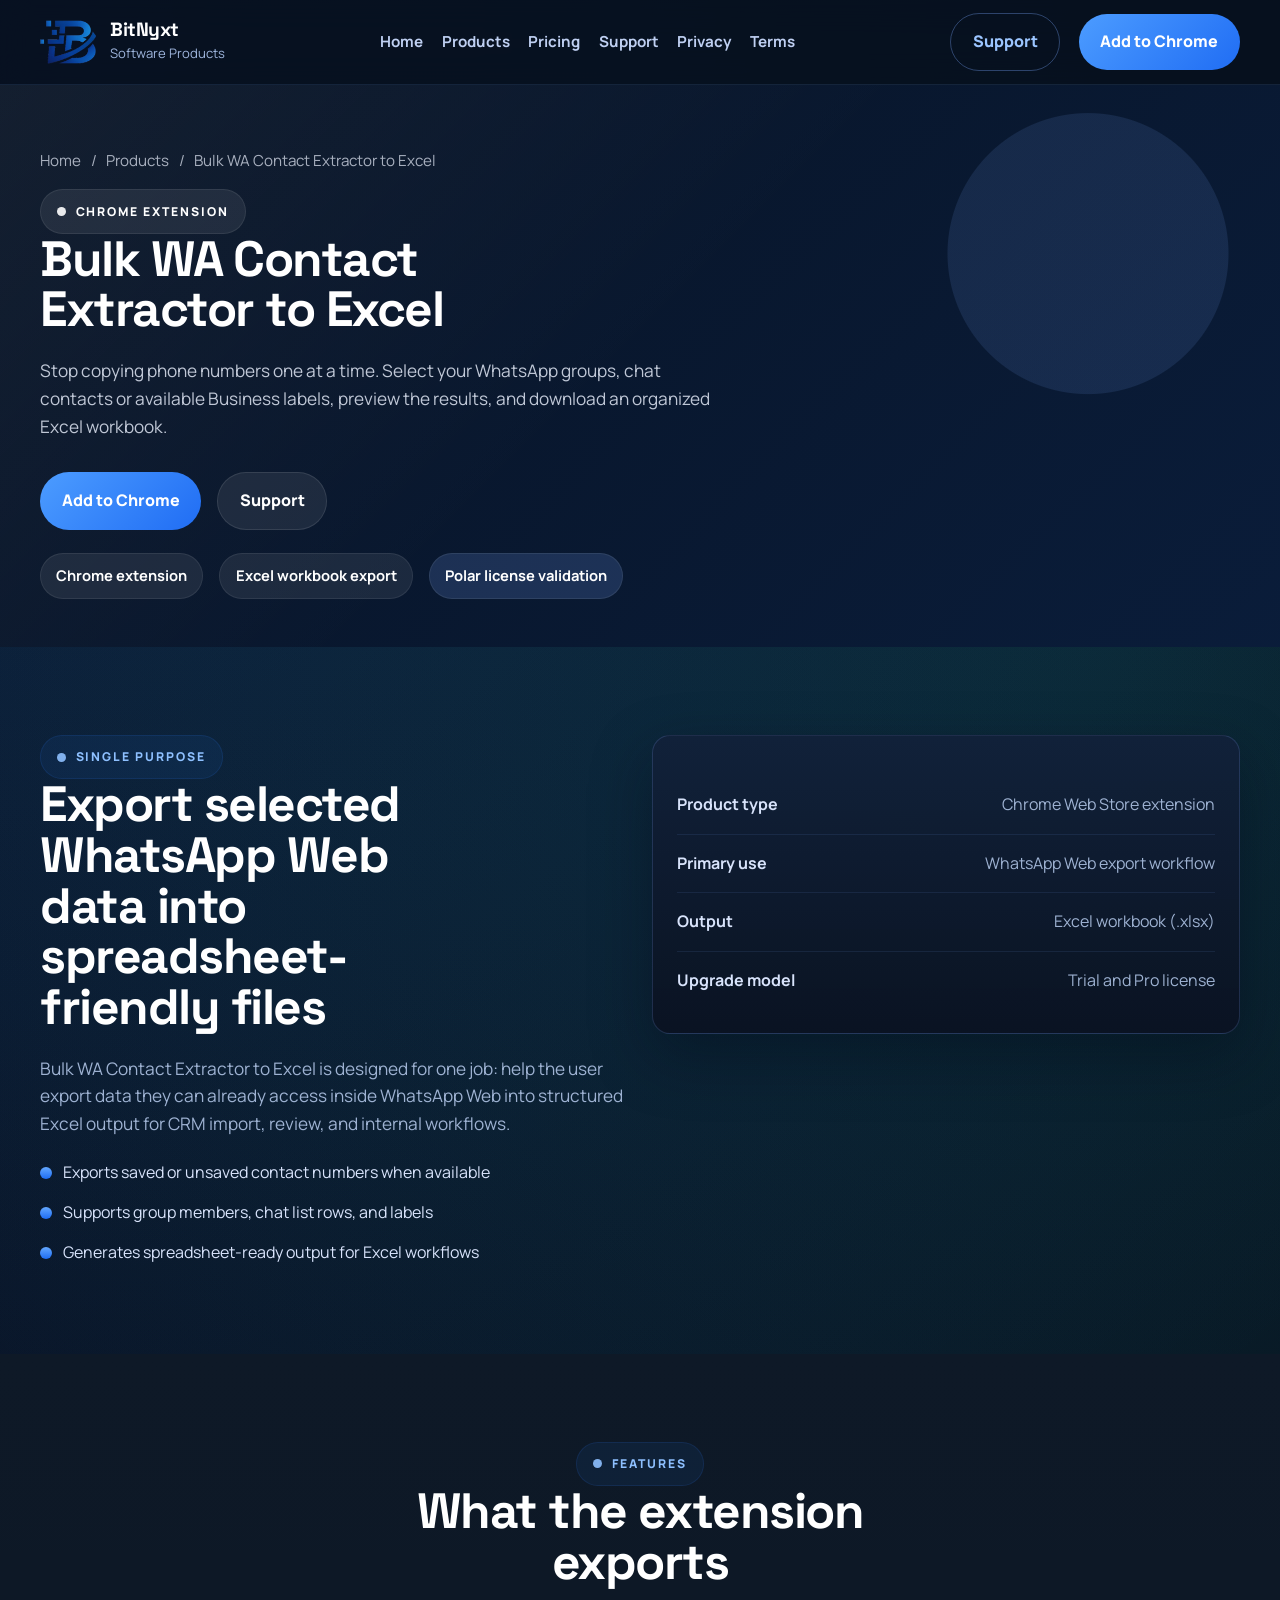
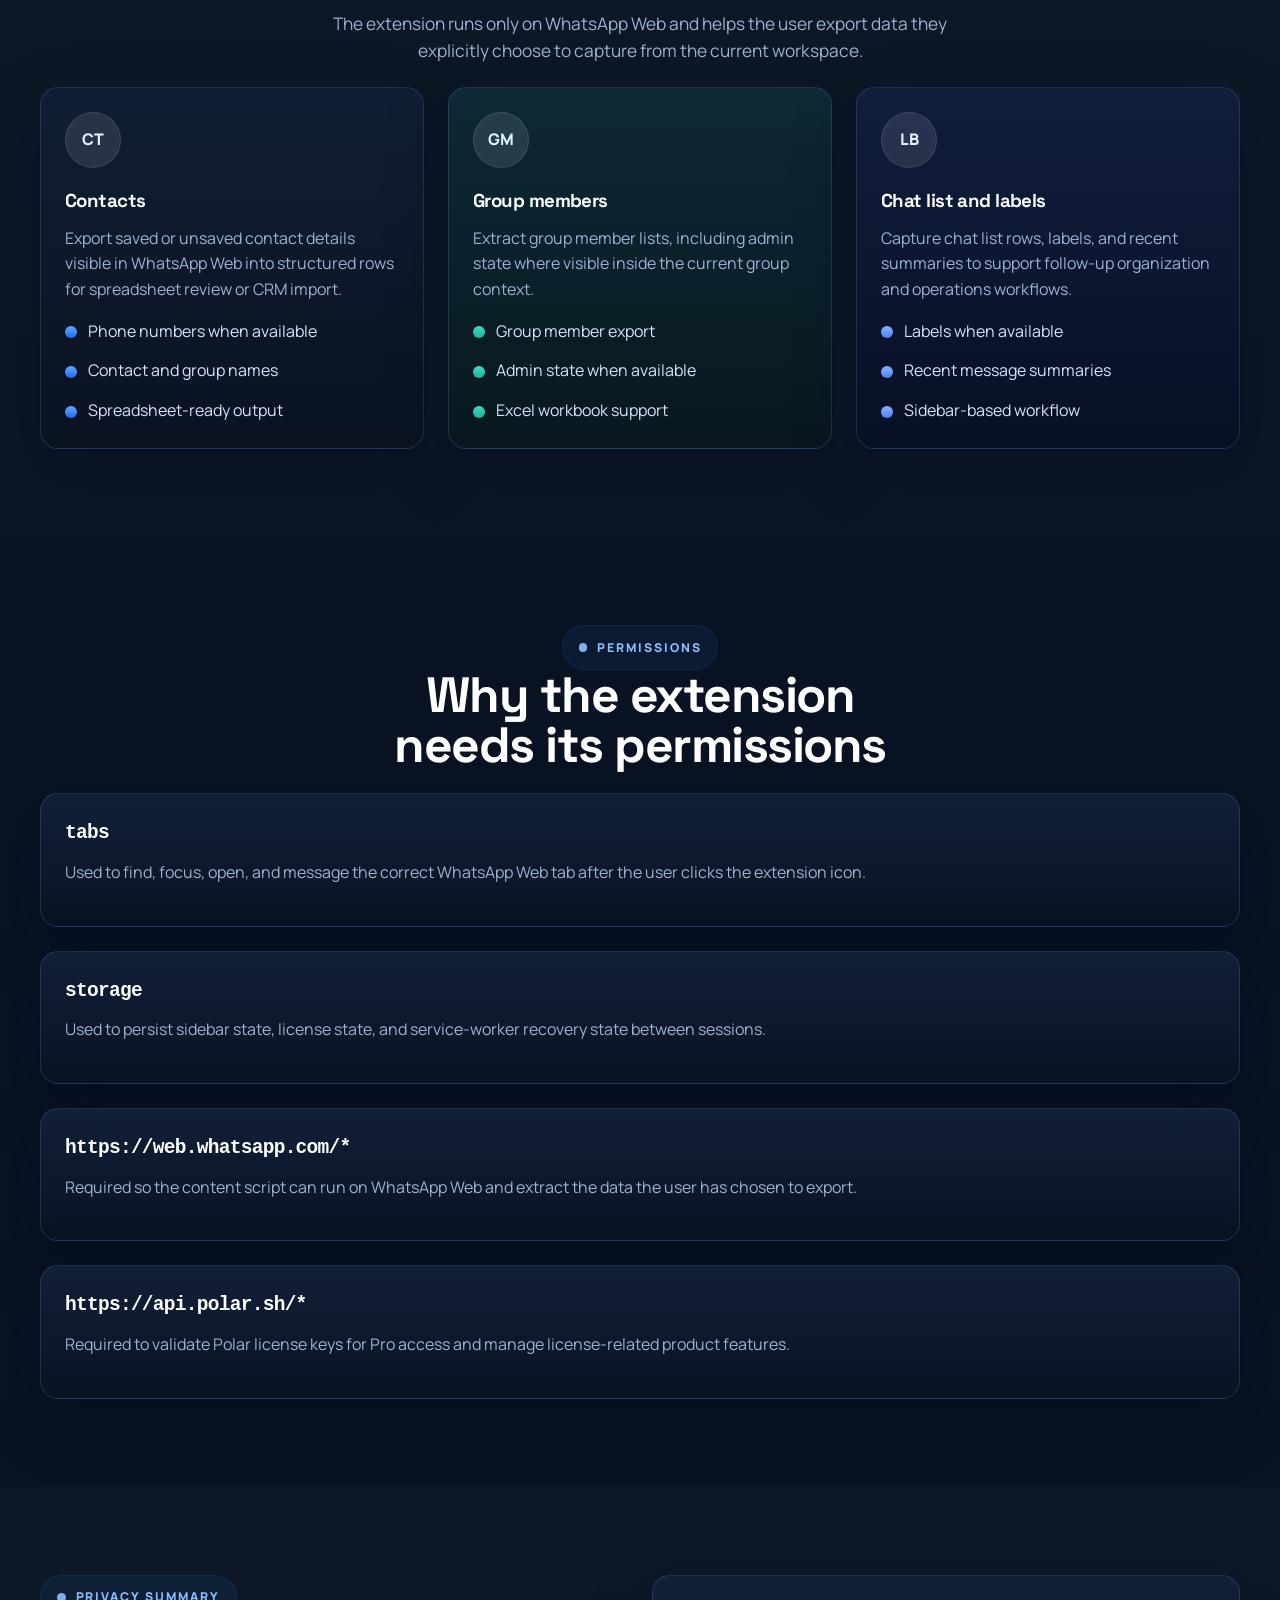
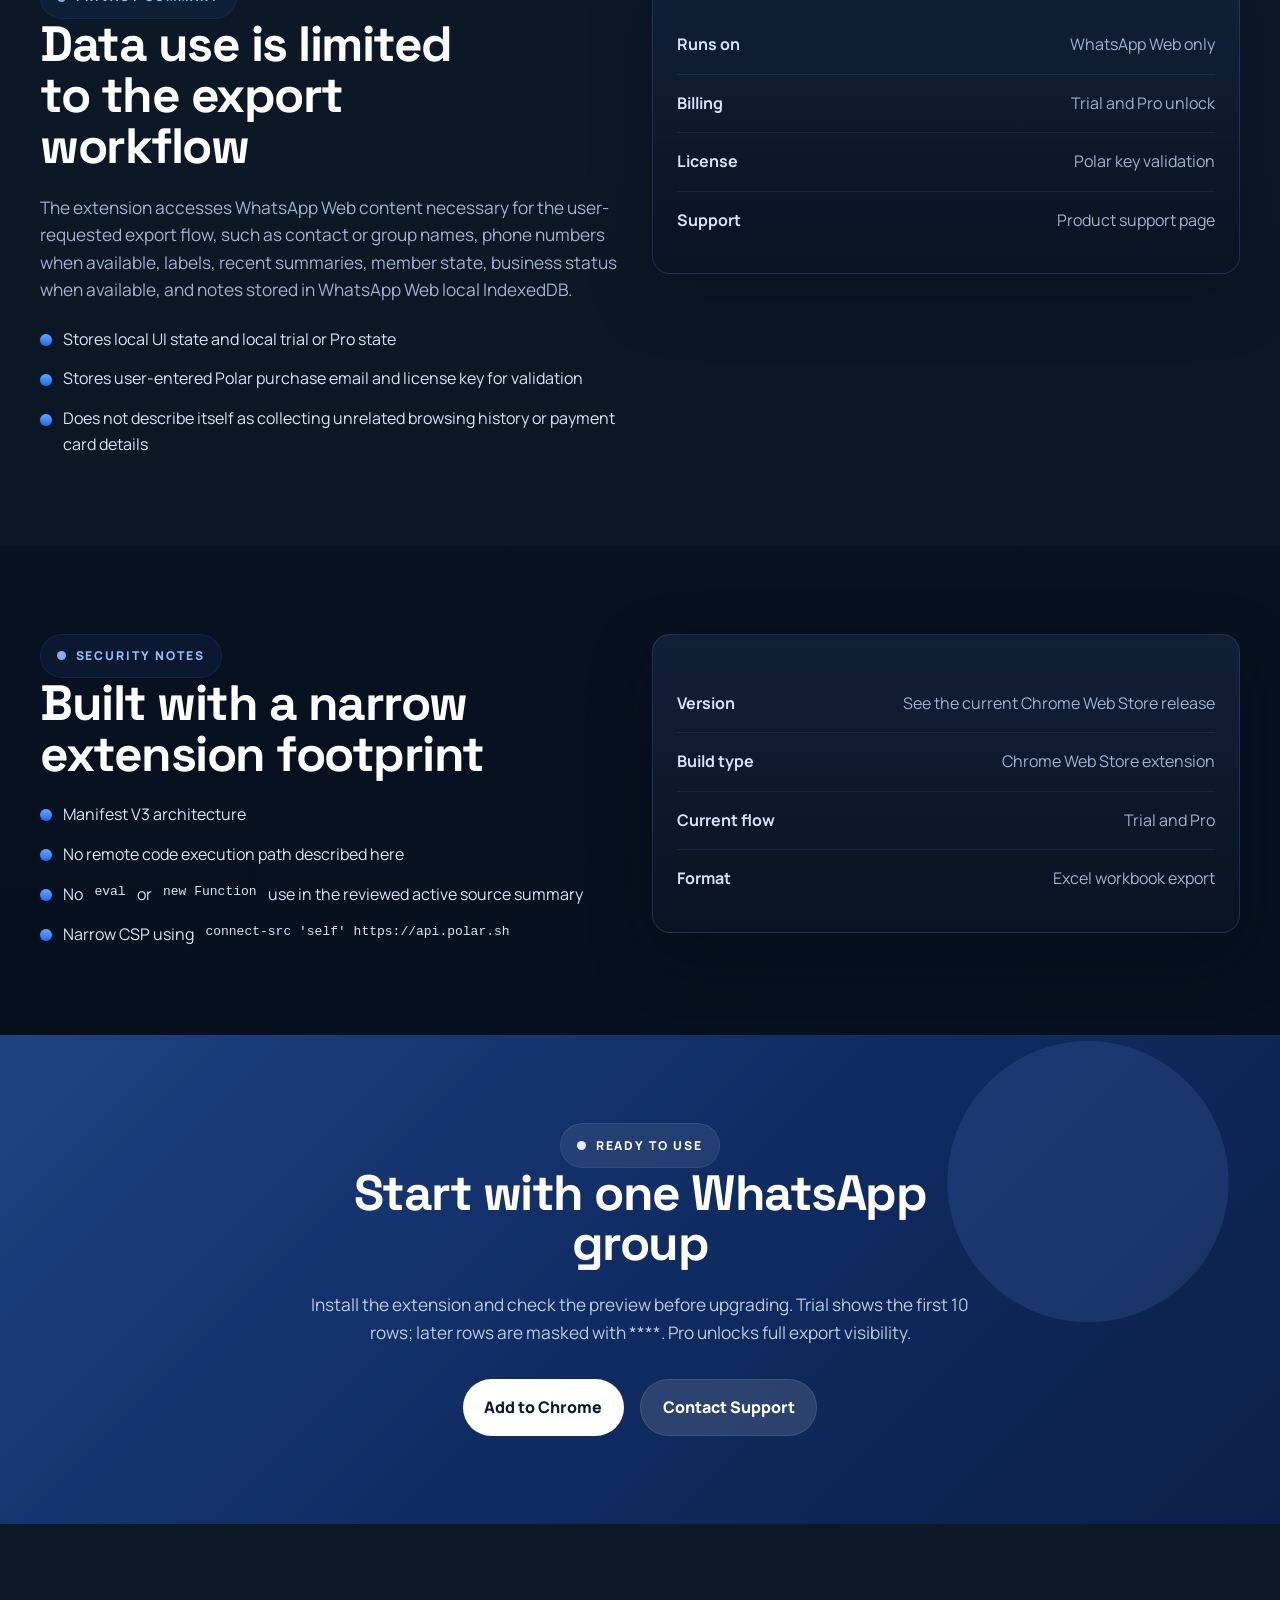
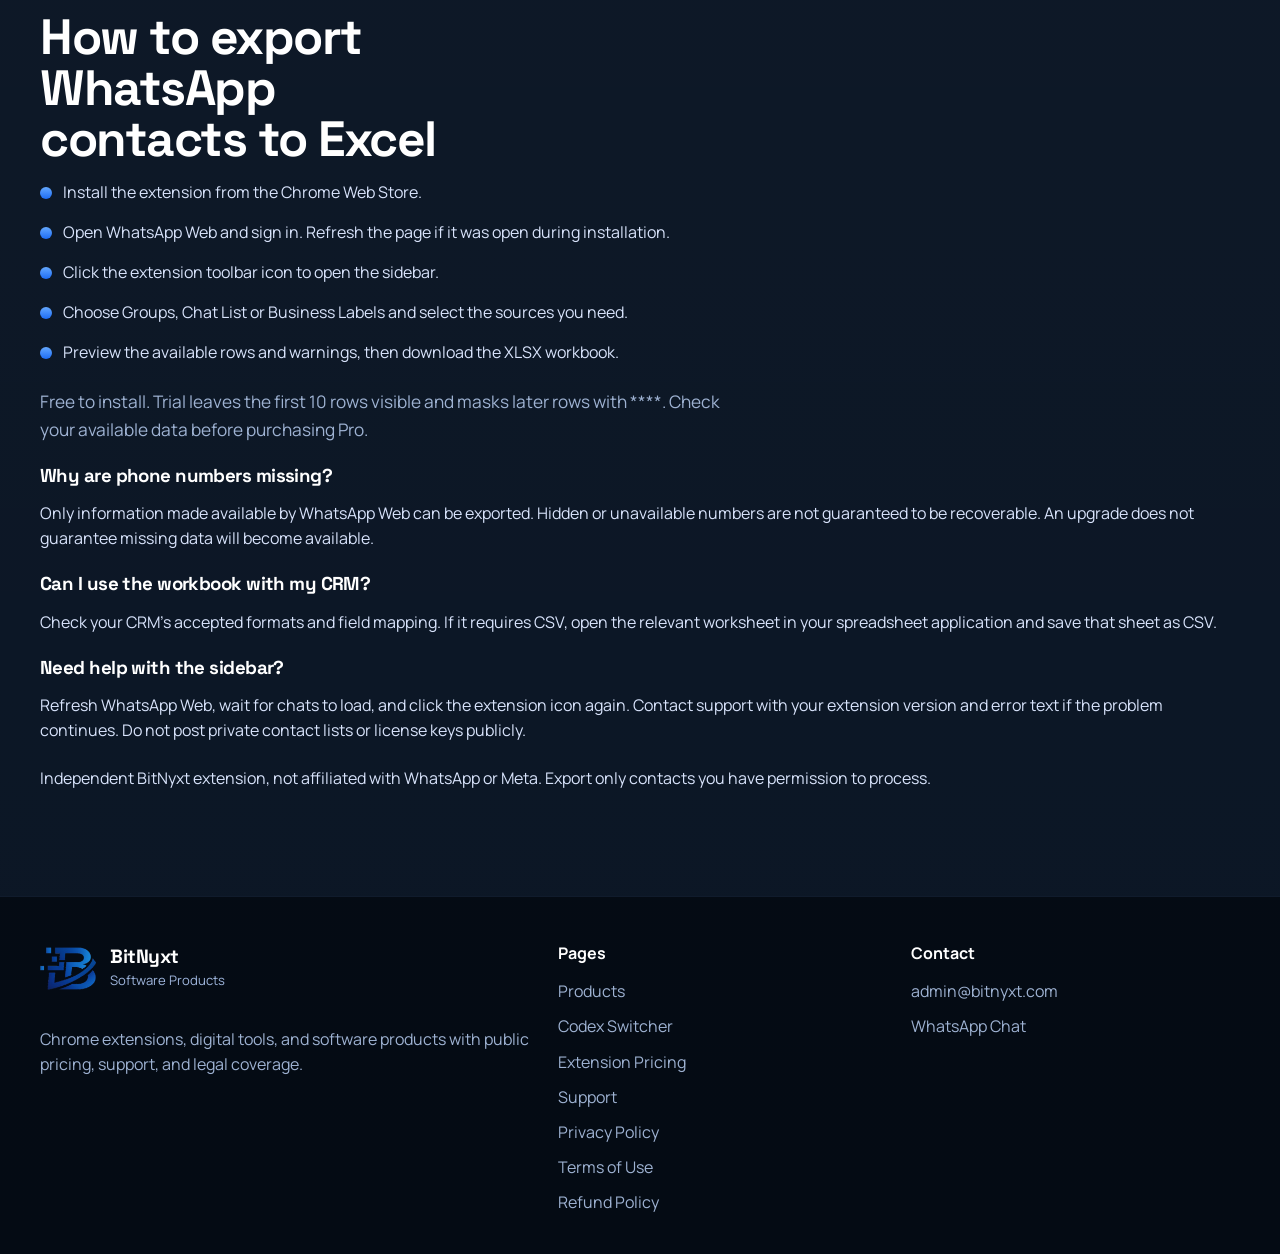
==== commit 8c9ca1e7: "Improve WhatsApp exporter install flow and clarify trial limits" ====
--- a/bulk-wa-contact-extractor.html
+++ b/bulk-wa-contact-extractor.html
@@ -4,7 +4,7 @@
   <meta charset="utf-8">
   <meta name="viewport" content="width=device-width, initial-scale=1">
   <title>Bulk WA Contact Extractor to Excel | BitNyxt</title>
-  <meta name="description" content="Bulk WA Contact Extractor to Excel is a Chrome extension for exporting WhatsApp Web contacts, group members, chat lists, and labels to Excel workbooks or CSV files.">
+  <meta name="description" content="Bulk WA Contact Extractor to Excel is a Chrome extension for exporting WhatsApp Web contacts, group members, chat lists, and labels to Excel workbooks.">
   <meta name="robots" content="index, follow, max-image-preview:large">
   <link rel="canonical" href="https://www.bitnyxt.com/bulk-wa-contact-extractor">
   <meta property="og:type" content="website">
@@ -14,7 +14,7 @@
   <meta property="og:image" content="https://www.bitnyxt.com/logo.png">
   <meta name="twitter:card" content="summary_large_image">
   <meta name="twitter:title" content="Bulk WA Contact Extractor to Excel | BitNyxt">
-  <meta name="twitter:description" content="Chrome extension for exporting WhatsApp Web data into Excel and CSV for CRM workflows, operations, and lead handling.">
+  <meta name="twitter:description" content="Chrome extension for exporting WhatsApp Web data into Excel for contact organization and CRM preparation.">
   <meta name="twitter:image" content="https://www.bitnyxt.com/logo.png">
   <link rel="stylesheet" href="styles.css">
 </head>
@@ -39,7 +39,7 @@
         </nav>
         <div class="nav-actions">
           <a class="btn btn-outline desktop-only" href="contact.html">Support</a>
-          <a class="btn btn-primary" href="pricing.html#wa-extractor">View Pricing</a>
+          <a class="btn btn-primary" href="https://chromewebstore.google.com/detail/bulk-wa-contact-extractor/fagaolefppcboofkhfgpmfjfeideilhp?utm_source=bitnyxt&amp;utm_medium=website&amp;utm_campaign=wa_export&amp;utm_content=navigation">Add to Chrome</a>
           <button class="menu-toggle" data-menu-toggle aria-label="Open menu"><span></span><span></span><span></span></button>
         </div>
       </div>
@@ -58,14 +58,14 @@
         <div class="breadcrumb"><a href="index.html">Home</a><span>/</span><a href="projects.html">Products</a><span>/</span><span>Bulk WA Contact Extractor to Excel</span></div>
         <div class="eyebrow"><span class="dot"></span> Chrome extension</div>
         <h1 class="section-title wide">Bulk WA Contact Extractor to Excel</h1>
-        <p class="lead">A Chrome extension for WhatsApp Web that exports contacts, group members, chat list rows, and labels into Excel workbooks or CSV files from one sidebar workspace.</p>
+        <p class="lead">Stop copying phone numbers one at a time. Select your WhatsApp groups, chat contacts or available Business labels, preview the results, and download an organized Excel workbook.</p>
         <div class="hero-actions">
-          <a class="btn btn-primary" href="pricing.html#wa-extractor">Buy Pro</a>
+          <a class="btn btn-primary" href="https://chromewebstore.google.com/detail/bulk-wa-contact-extractor/fagaolefppcboofkhfgpmfjfeideilhp?utm_source=bitnyxt&amp;utm_medium=website&amp;utm_campaign=wa_export&amp;utm_content=hero">Add to Chrome</a>
           <a class="btn btn-secondary" href="contact.html">Support</a>
         </div>
         <div class="hero-badges">
           <span class="badge">Chrome extension</span>
-          <span class="badge">Excel and CSV export</span>
+          <span class="badge">Excel workbook export</span>
           <span class="badge accent">Polar license validation</span>
         </div>
       </div>
@@ -76,7 +76,7 @@
         <div class="reveal">
           <div class="eyebrow eyebrow-light"><span class="dot"></span> Single purpose</div>
           <h2 class="section-title">Export selected WhatsApp Web data into spreadsheet-friendly files</h2>
-          <p class="lead lead-muted">Bulk WA Contact Extractor to Excel is designed for one job: help the user export data they can already access inside WhatsApp Web into structured Excel or CSV output for CRM import, review, and internal workflows.</p>
+          <p class="lead lead-muted">Bulk WA Contact Extractor to Excel is designed for one job: help the user export data they can already access inside WhatsApp Web into structured Excel output for CRM import, review, and internal workflows.</p>
           <ul class="detail-list spacer-top">
             <li>Exports saved or unsaved contact numbers when available</li>
             <li>Supports group members, chat list rows, and labels</li>
@@ -87,7 +87,7 @@
           <div class="table-like">
             <div class="row"><strong>Product type</strong><span class="muted">Chrome Web Store extension</span></div>
             <div class="row"><strong>Primary use</strong><span class="muted">WhatsApp Web export workflow</span></div>
-            <div class="row"><strong>Output</strong><span class="muted">Excel workbook or CSV file</span></div>
+            <div class="row"><strong>Output</strong><span class="muted">Excel workbook (.xlsx)</span></div>
             <div class="row"><strong>Upgrade model</strong><span class="muted">Trial and Pro license</span></div>
           </div>
         </div>
@@ -119,7 +119,7 @@
             <ul class="detail-list">
               <li>Group member export</li>
               <li>Admin state when available</li>
-              <li>Excel and CSV support</li>
+              <li>Excel workbook support</li>
             </ul>
           </article>
           <article class="service-card reveal">
@@ -200,10 +200,10 @@
         </div>
         <div class="panel reveal">
           <div class="table-like">
-            <div class="row"><strong>Version</strong><span class="muted">0.2.0</span></div>
-            <div class="row"><strong>Build type</strong><span class="muted">MV3 unpacked build</span></div>
+            <div class="row"><strong>Version</strong><span class="muted">See the current Chrome Web Store release</span></div>
+            <div class="row"><strong>Build type</strong><span class="muted">Chrome Web Store extension</span></div>
             <div class="row"><strong>Current flow</strong><span class="muted">Trial and Pro</span></div>
-            <div class="row"><strong>Format</strong><span class="muted">Excel and CSV export</span></div>
+            <div class="row"><strong>Format</strong><span class="muted">Excel workbook export</span></div>
           </div>
         </div>
       </div>
@@ -212,15 +212,25 @@
     <section class="section section-primary cta-band">
       <div class="container center reveal">
         <div class="eyebrow"><span class="dot"></span> Ready to use</div>
-        <h2 class="section-title wide" style="margin-inline:auto;">Review pricing, license access, and support before publishing or buying</h2>
-        <p class="lead" style="margin-inline:auto;">The pricing page explains the Trial and Pro model, while the support page handles access, billing, and license-key questions.</p>
+        <h2 class="section-title wide" style="margin-inline:auto;">Start with one WhatsApp group</h2>
+        <p class="lead" style="margin-inline:auto;">Install the extension and check the preview before upgrading. Trial shows the first 10 rows; later rows are masked with ****. Pro unlocks full export visibility.</p>
         <div class="hero-actions" style="justify-content:center;">
-          <a class="btn btn-primary" href="pricing.html#wa-extractor">See Pricing</a>
+          <a class="btn btn-primary" href="https://chromewebstore.google.com/detail/bulk-wa-contact-extractor/fagaolefppcboofkhfgpmfjfeideilhp?utm_source=bitnyxt&amp;utm_medium=website&amp;utm_campaign=wa_export&amp;utm_content=footer">Add to Chrome</a>
           <a class="btn btn-secondary" href="contact.html">Contact Support</a>
         </div>
       </div>
     </section>
 
+
+    <section class="section section-muted" id="how-to-export"><div class="container">
+      <h2 class="section-title">How to export WhatsApp contacts to Excel</h2>
+      <ol class="detail-list"><li>Install the extension from the Chrome Web Store.</li><li>Open WhatsApp Web and sign in. Refresh the page if it was open during installation.</li><li>Click the extension toolbar icon to open the sidebar.</li><li>Choose Groups, Chat List or Business Labels and select the sources you need.</li><li>Preview the available rows and warnings, then download the XLSX workbook.</li></ol>
+      <p class="lead lead-muted">Free to install. Trial leaves the first 10 rows visible and masks later rows with ****. Check your available data before purchasing Pro.</p>
+      <h3 class="spacer-top">Why are phone numbers missing?</h3><p>Only information made available by WhatsApp Web can be exported. Hidden or unavailable numbers are not guaranteed to be recoverable. An upgrade does not guarantee missing data will become available.</p>
+      <h3 class="spacer-top">Can I use the workbook with my CRM?</h3><p>Check your CRM's accepted formats and field mapping. If it requires CSV, open the relevant worksheet in your spreadsheet application and save that sheet as CSV.</p>
+      <h3 class="spacer-top">Need help with the sidebar?</h3><p>Refresh WhatsApp Web, wait for chats to load, and click the extension icon again. <a href="contact.html">Contact support</a> with your extension version and error text if the problem continues. Do not post private contact lists or license keys publicly.</p>
+      <p class="spacer-top">Independent BitNyxt extension, not affiliated with WhatsApp or Meta. Export only contacts you have permission to process.</p>
+    </div></section>
     <footer class="footer">
       <div class="container footer-grid">
         <div>
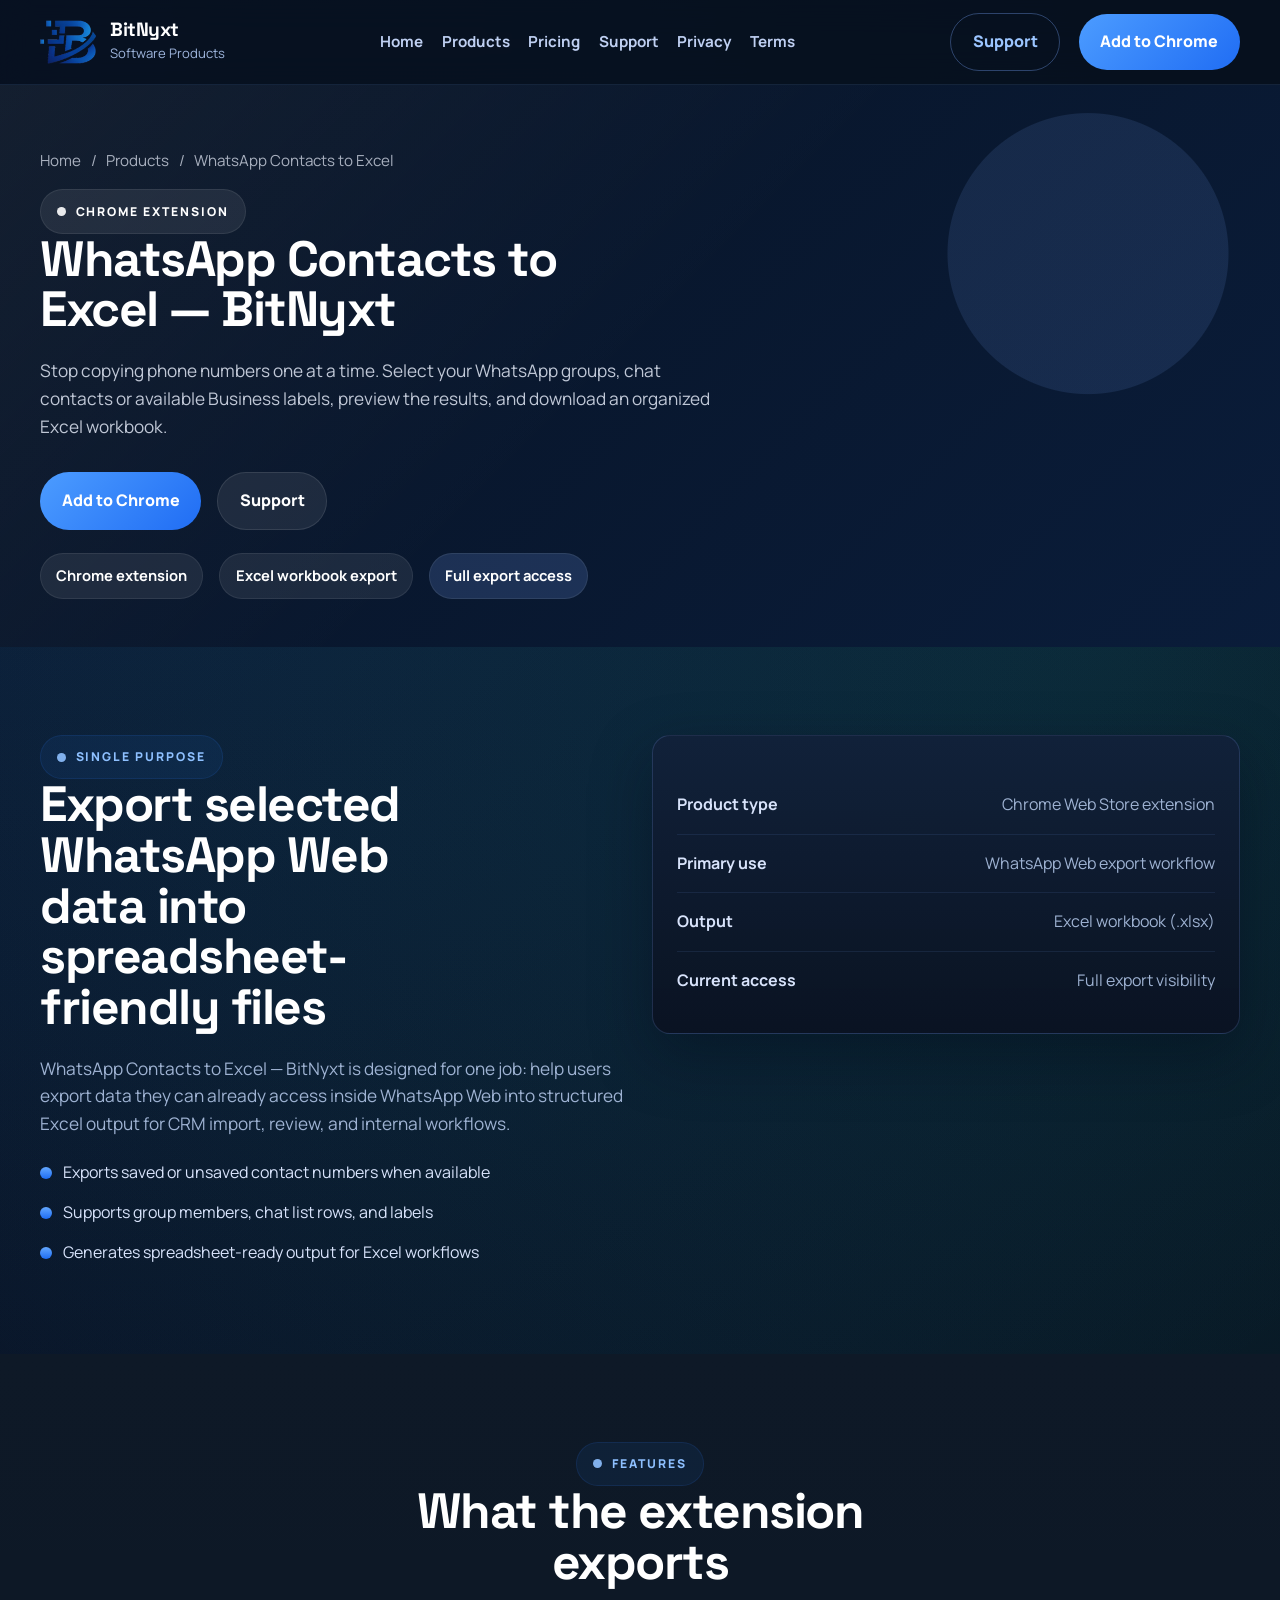
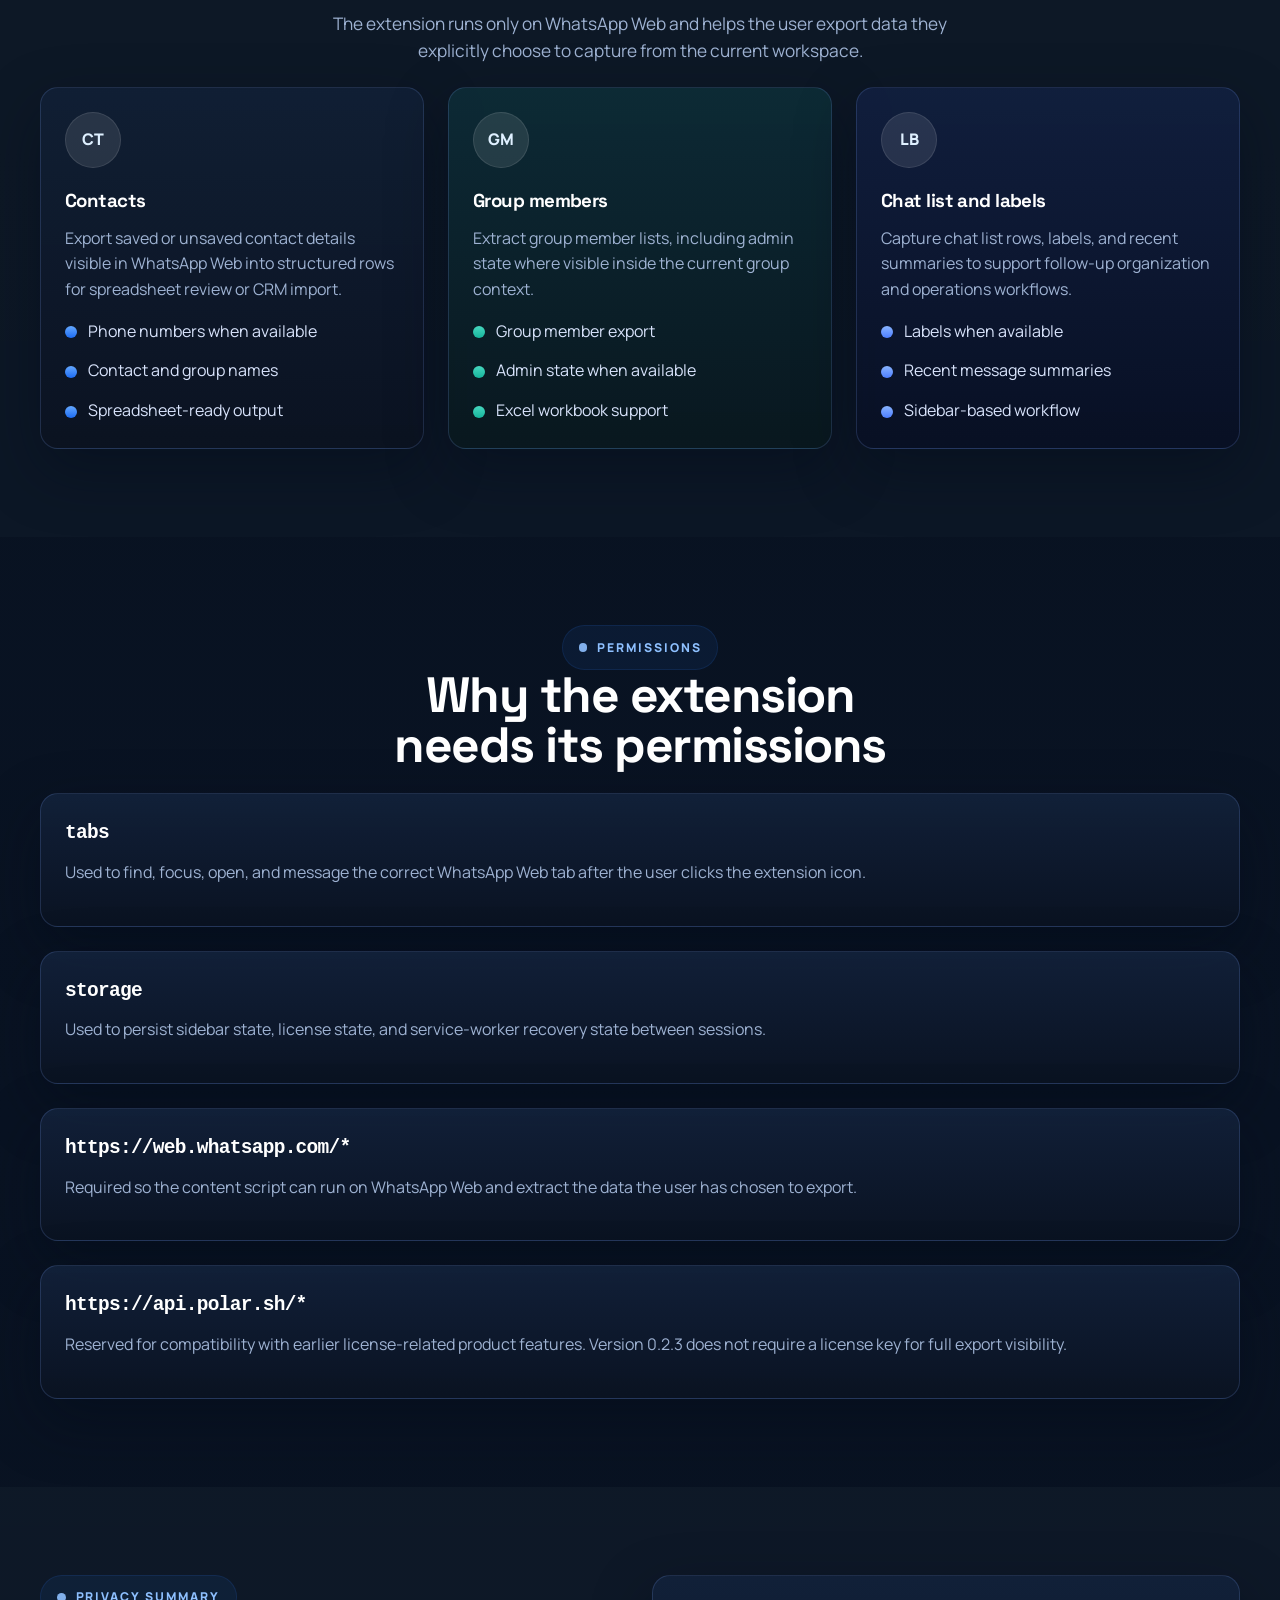
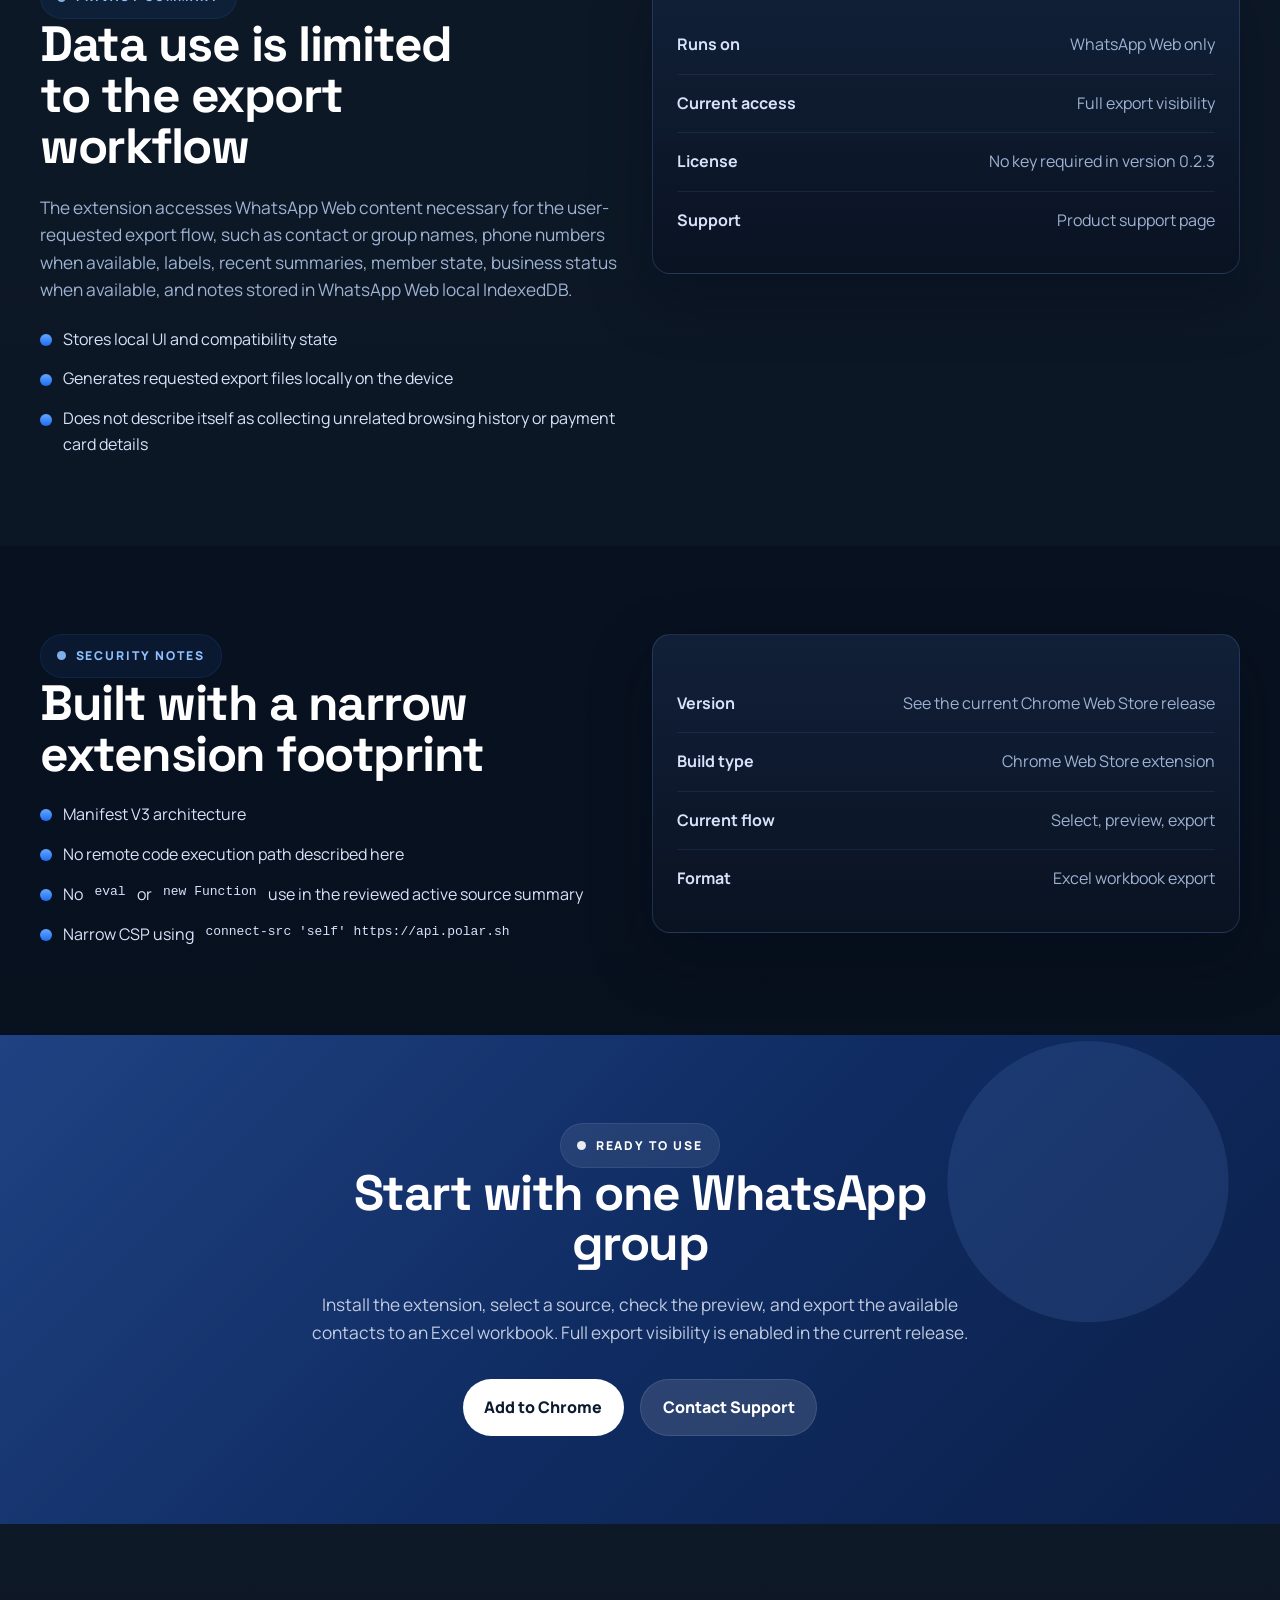
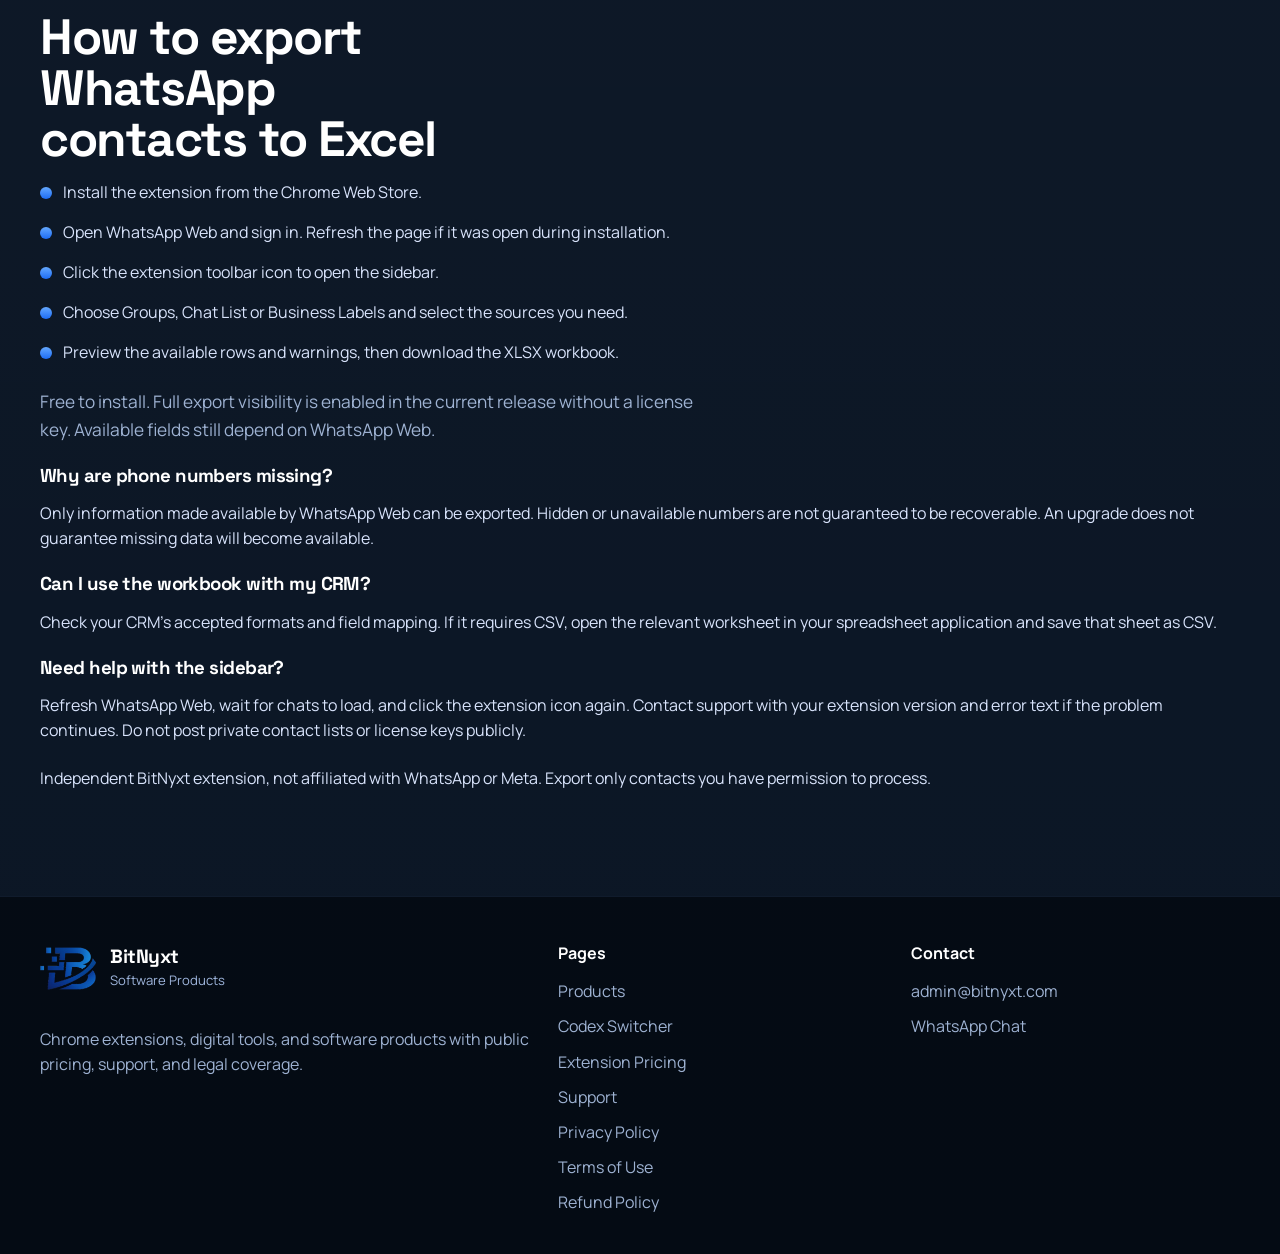
==== commit 0ca4bf96: "Align WhatsApp exporter site with full-access release" ====
--- a/bulk-wa-contact-extractor.html
+++ b/bulk-wa-contact-extractor.html
@@ -3,17 +3,17 @@
 <head>
   <meta charset="utf-8">
   <meta name="viewport" content="width=device-width, initial-scale=1">
-  <title>Bulk WA Contact Extractor to Excel | BitNyxt</title>
-  <meta name="description" content="Bulk WA Contact Extractor to Excel is a Chrome extension for exporting WhatsApp Web contacts, group members, chat lists, and labels to Excel workbooks.">
+  <title>WhatsApp Contacts to Excel — BitNyxt | Chrome Extension</title>
+  <meta name="description" content="Export available WhatsApp Web contacts from groups, chats and Business labels to an organized Excel workbook with the BitNyxt Chrome extension.">
   <meta name="robots" content="index, follow, max-image-preview:large">
   <link rel="canonical" href="https://www.bitnyxt.com/bulk-wa-contact-extractor">
   <meta property="og:type" content="website">
-  <meta property="og:title" content="Bulk WA Contact Extractor to Excel | BitNyxt">
+  <meta property="og:title" content="WhatsApp Contacts to Excel — BitNyxt">
   <meta property="og:description" content="Export WhatsApp Web contacts, group members, chat lists, and labels into Excel workbooks from one sidebar workspace.">
   <meta property="og:url" content="https://www.bitnyxt.com/bulk-wa-contact-extractor">
   <meta property="og:image" content="https://www.bitnyxt.com/logo.png">
   <meta name="twitter:card" content="summary_large_image">
-  <meta name="twitter:title" content="Bulk WA Contact Extractor to Excel | BitNyxt">
+  <meta name="twitter:title" content="WhatsApp Contacts to Excel — BitNyxt">
   <meta name="twitter:description" content="Chrome extension for exporting WhatsApp Web data into Excel for contact organization and CRM preparation.">
   <meta name="twitter:image" content="https://www.bitnyxt.com/logo.png">
   <link rel="stylesheet" href="styles.css">
@@ -55,9 +55,9 @@
 
     <section class="page-hero">
       <div class="container reveal">
-        <div class="breadcrumb"><a href="index.html">Home</a><span>/</span><a href="projects.html">Products</a><span>/</span><span>Bulk WA Contact Extractor to Excel</span></div>
+        <div class="breadcrumb"><a href="index.html">Home</a><span>/</span><a href="projects.html">Products</a><span>/</span><span>WhatsApp Contacts to Excel</span></div>
         <div class="eyebrow"><span class="dot"></span> Chrome extension</div>
-        <h1 class="section-title wide">Bulk WA Contact Extractor to Excel</h1>
+        <h1 class="section-title wide">WhatsApp Contacts to Excel — BitNyxt</h1>
         <p class="lead">Stop copying phone numbers one at a time. Select your WhatsApp groups, chat contacts or available Business labels, preview the results, and download an organized Excel workbook.</p>
         <div class="hero-actions">
           <a class="btn btn-primary" href="https://chromewebstore.google.com/detail/bulk-wa-contact-extractor/fagaolefppcboofkhfgpmfjfeideilhp?utm_source=bitnyxt&amp;utm_medium=website&amp;utm_campaign=wa_export&amp;utm_content=hero">Add to Chrome</a>
@@ -66,7 +66,7 @@
         <div class="hero-badges">
           <span class="badge">Chrome extension</span>
           <span class="badge">Excel workbook export</span>
-          <span class="badge accent">Polar license validation</span>
+          <span class="badge accent">Full export access</span>
         </div>
       </div>
     </section>
@@ -76,7 +76,7 @@
         <div class="reveal">
           <div class="eyebrow eyebrow-light"><span class="dot"></span> Single purpose</div>
           <h2 class="section-title">Export selected WhatsApp Web data into spreadsheet-friendly files</h2>
-          <p class="lead lead-muted">Bulk WA Contact Extractor to Excel is designed for one job: help the user export data they can already access inside WhatsApp Web into structured Excel output for CRM import, review, and internal workflows.</p>
+          <p class="lead lead-muted">WhatsApp Contacts to Excel — BitNyxt is designed for one job: help users export data they can already access inside WhatsApp Web into structured Excel output for CRM import, review, and internal workflows.</p>
           <ul class="detail-list spacer-top">
             <li>Exports saved or unsaved contact numbers when available</li>
             <li>Supports group members, chat list rows, and labels</li>
@@ -88,7 +88,7 @@
             <div class="row"><strong>Product type</strong><span class="muted">Chrome Web Store extension</span></div>
             <div class="row"><strong>Primary use</strong><span class="muted">WhatsApp Web export workflow</span></div>
             <div class="row"><strong>Output</strong><span class="muted">Excel workbook (.xlsx)</span></div>
-            <div class="row"><strong>Upgrade model</strong><span class="muted">Trial and Pro license</span></div>
+            <div class="row"><strong>Current access</strong><span class="muted">Full export visibility</span></div>
           </div>
         </div>
       </div>
@@ -157,7 +157,7 @@
           </article>
           <article class="legal-card reveal">
             <h2><code>https://api.polar.sh/*</code></h2>
-            <p>Required to validate Polar license keys for Pro access and manage license-related product features.</p>
+            <p>Reserved for compatibility with earlier license-related product features. Version 0.2.3 does not require a license key for full export visibility.</p>
           </article>
         </div>
       </div>
@@ -170,16 +170,16 @@
           <h2 class="section-title">Data use is limited to the export workflow</h2>
           <p class="lead lead-muted">The extension accesses WhatsApp Web content necessary for the user-requested export flow, such as contact or group names, phone numbers when available, labels, recent summaries, member state, business status when available, and notes stored in WhatsApp Web local IndexedDB.</p>
           <ul class="detail-list spacer-top">
-            <li>Stores local UI state and local trial or Pro state</li>
-            <li>Stores user-entered Polar purchase email and license key for validation</li>
+            <li>Stores local UI and compatibility state</li>
+            <li>Generates requested export files locally on the device</li>
             <li>Does not describe itself as collecting unrelated browsing history or payment card details</li>
           </ul>
         </div>
         <div class="panel reveal">
           <div class="table-like">
             <div class="row"><strong>Runs on</strong><span class="muted">WhatsApp Web only</span></div>
-            <div class="row"><strong>Billing</strong><span class="muted">Trial and Pro unlock</span></div>
-            <div class="row"><strong>License</strong><span class="muted">Polar key validation</span></div>
+            <div class="row"><strong>Current access</strong><span class="muted">Full export visibility</span></div>
+            <div class="row"><strong>License</strong><span class="muted">No key required in version 0.2.3</span></div>
             <div class="row"><strong>Support</strong><span class="muted"><a href="contact.html">Product support page</a></span></div>
           </div>
         </div>
@@ -202,7 +202,7 @@
           <div class="table-like">
             <div class="row"><strong>Version</strong><span class="muted">See the current Chrome Web Store release</span></div>
             <div class="row"><strong>Build type</strong><span class="muted">Chrome Web Store extension</span></div>
-            <div class="row"><strong>Current flow</strong><span class="muted">Trial and Pro</span></div>
+            <div class="row"><strong>Current flow</strong><span class="muted">Select, preview, export</span></div>
             <div class="row"><strong>Format</strong><span class="muted">Excel workbook export</span></div>
           </div>
         </div>
@@ -213,7 +213,7 @@
       <div class="container center reveal">
         <div class="eyebrow"><span class="dot"></span> Ready to use</div>
         <h2 class="section-title wide" style="margin-inline:auto;">Start with one WhatsApp group</h2>
-        <p class="lead" style="margin-inline:auto;">Install the extension and check the preview before upgrading. Trial shows the first 10 rows; later rows are masked with ****. Pro unlocks full export visibility.</p>
+        <p class="lead" style="margin-inline:auto;">Install the extension, select a source, check the preview, and export the available contacts to an Excel workbook. Full export visibility is enabled in the current release.</p>
         <div class="hero-actions" style="justify-content:center;">
           <a class="btn btn-primary" href="https://chromewebstore.google.com/detail/bulk-wa-contact-extractor/fagaolefppcboofkhfgpmfjfeideilhp?utm_source=bitnyxt&amp;utm_medium=website&amp;utm_campaign=wa_export&amp;utm_content=footer">Add to Chrome</a>
           <a class="btn btn-secondary" href="contact.html">Contact Support</a>
@@ -225,7 +225,7 @@
     <section class="section section-muted" id="how-to-export"><div class="container">
       <h2 class="section-title">How to export WhatsApp contacts to Excel</h2>
       <ol class="detail-list"><li>Install the extension from the Chrome Web Store.</li><li>Open WhatsApp Web and sign in. Refresh the page if it was open during installation.</li><li>Click the extension toolbar icon to open the sidebar.</li><li>Choose Groups, Chat List or Business Labels and select the sources you need.</li><li>Preview the available rows and warnings, then download the XLSX workbook.</li></ol>
-      <p class="lead lead-muted">Free to install. Trial leaves the first 10 rows visible and masks later rows with ****. Check your available data before purchasing Pro.</p>
+      <p class="lead lead-muted">Free to install. Full export visibility is enabled in the current release without a license key. Available fields still depend on WhatsApp Web.</p>
       <h3 class="spacer-top">Why are phone numbers missing?</h3><p>Only information made available by WhatsApp Web can be exported. Hidden or unavailable numbers are not guaranteed to be recoverable. An upgrade does not guarantee missing data will become available.</p>
       <h3 class="spacer-top">Can I use the workbook with my CRM?</h3><p>Check your CRM's accepted formats and field mapping. If it requires CSV, open the relevant worksheet in your spreadsheet application and save that sheet as CSV.</p>
       <h3 class="spacer-top">Need help with the sidebar?</h3><p>Refresh WhatsApp Web, wait for chats to load, and click the extension icon again. <a href="contact.html">Contact support</a> with your extension version and error text if the problem continues. Do not post private contact lists or license keys publicly.</p>
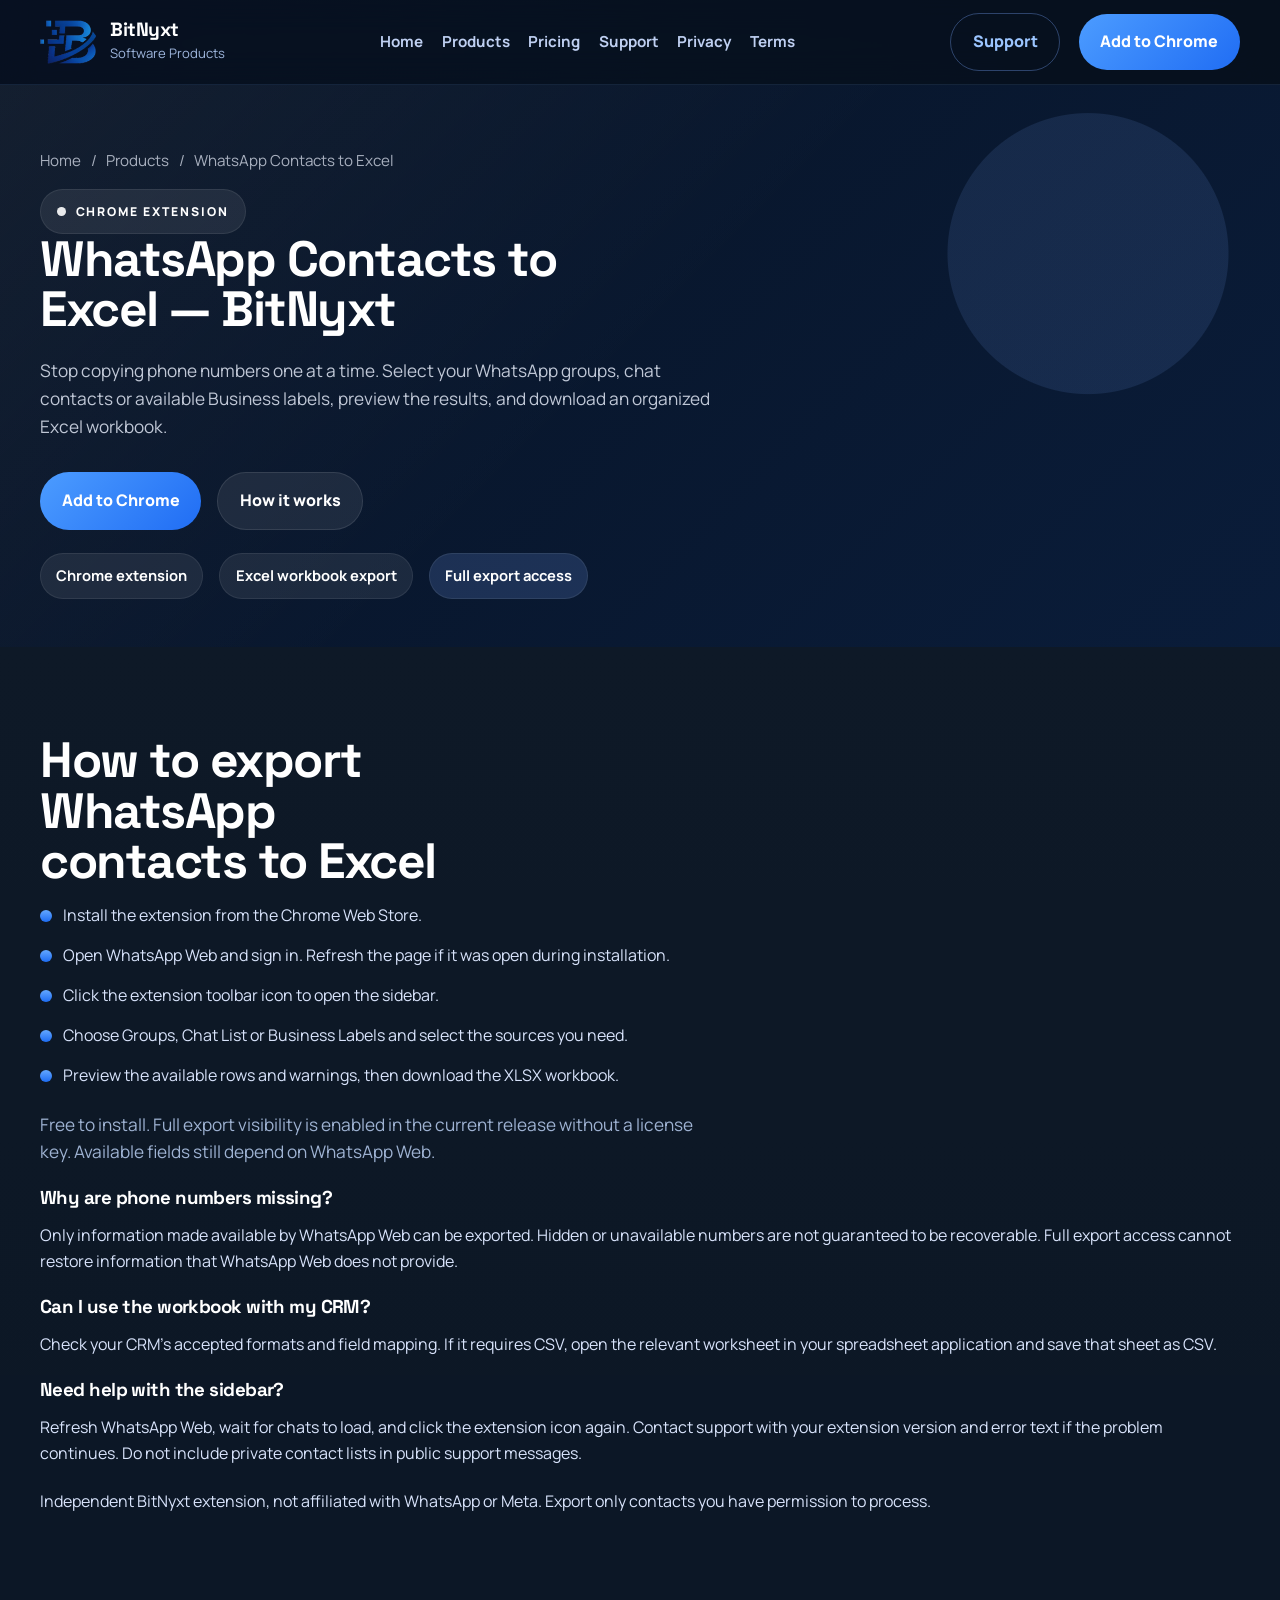
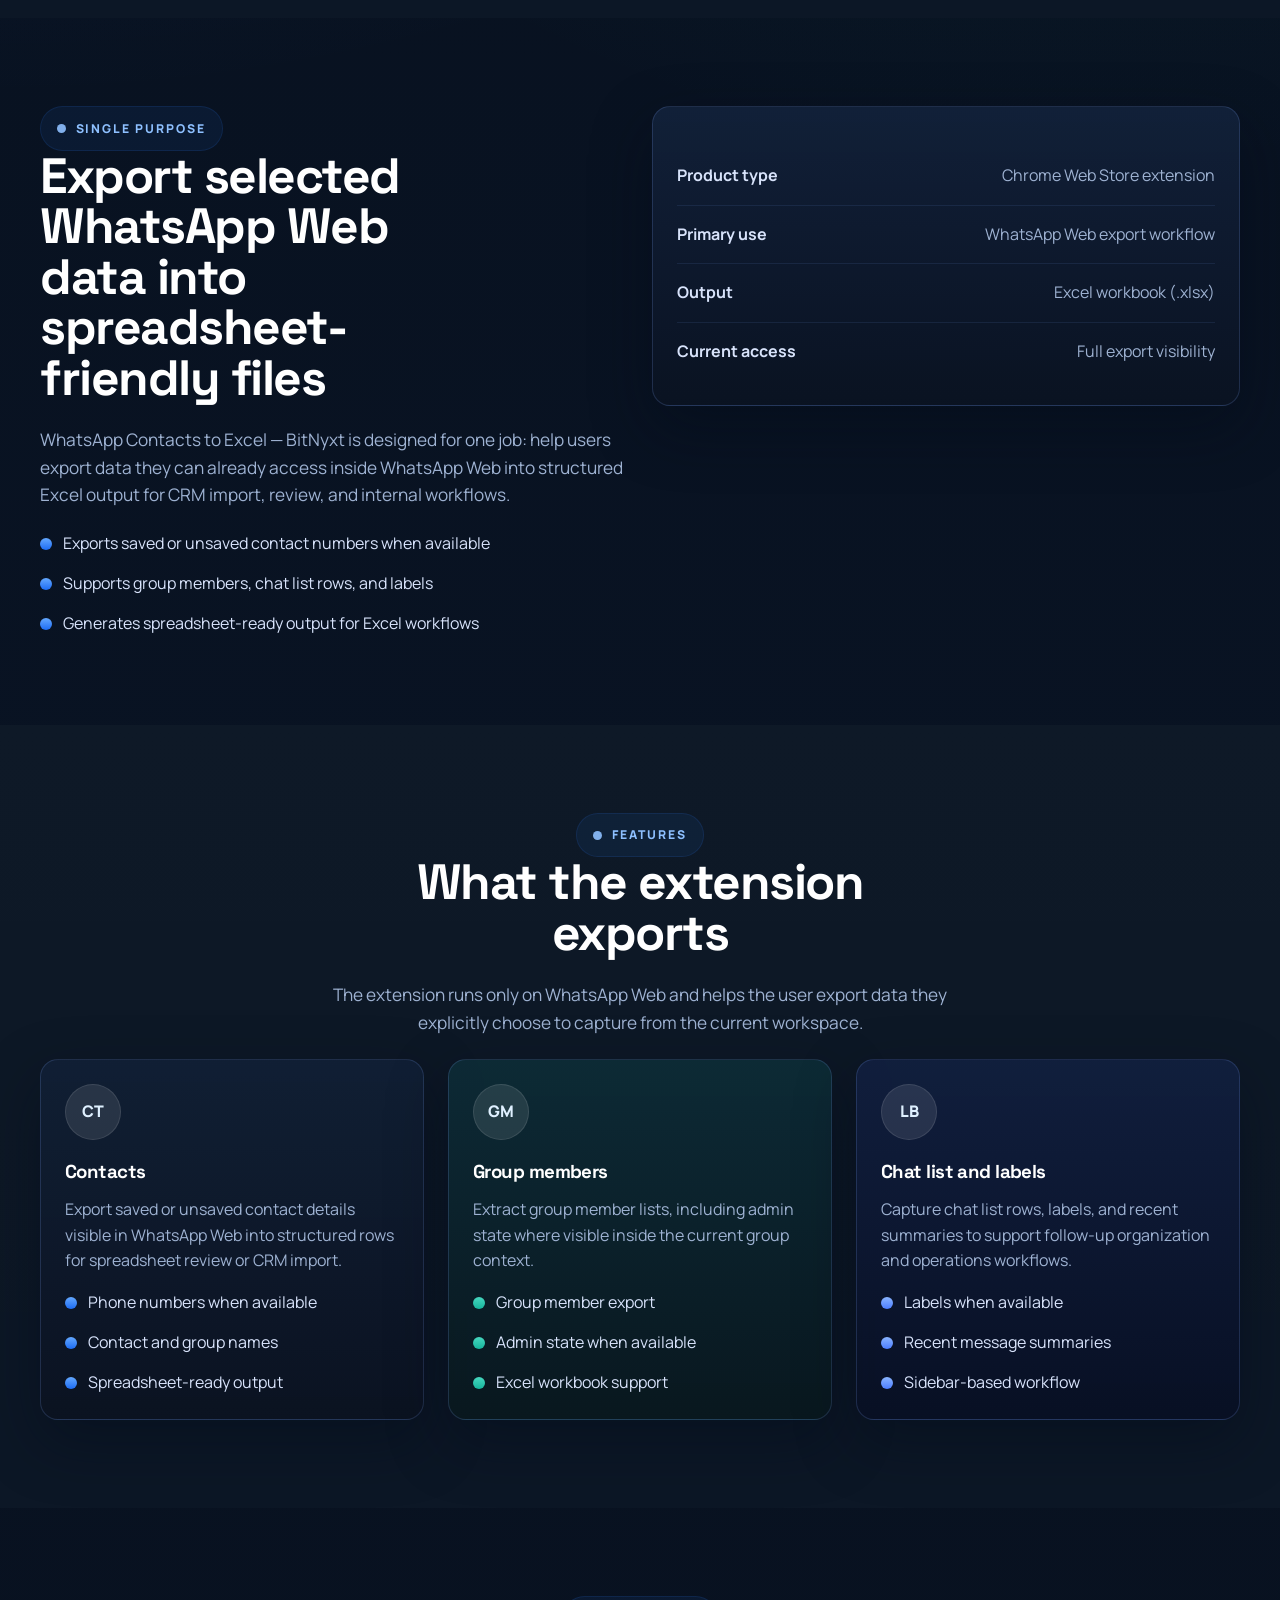
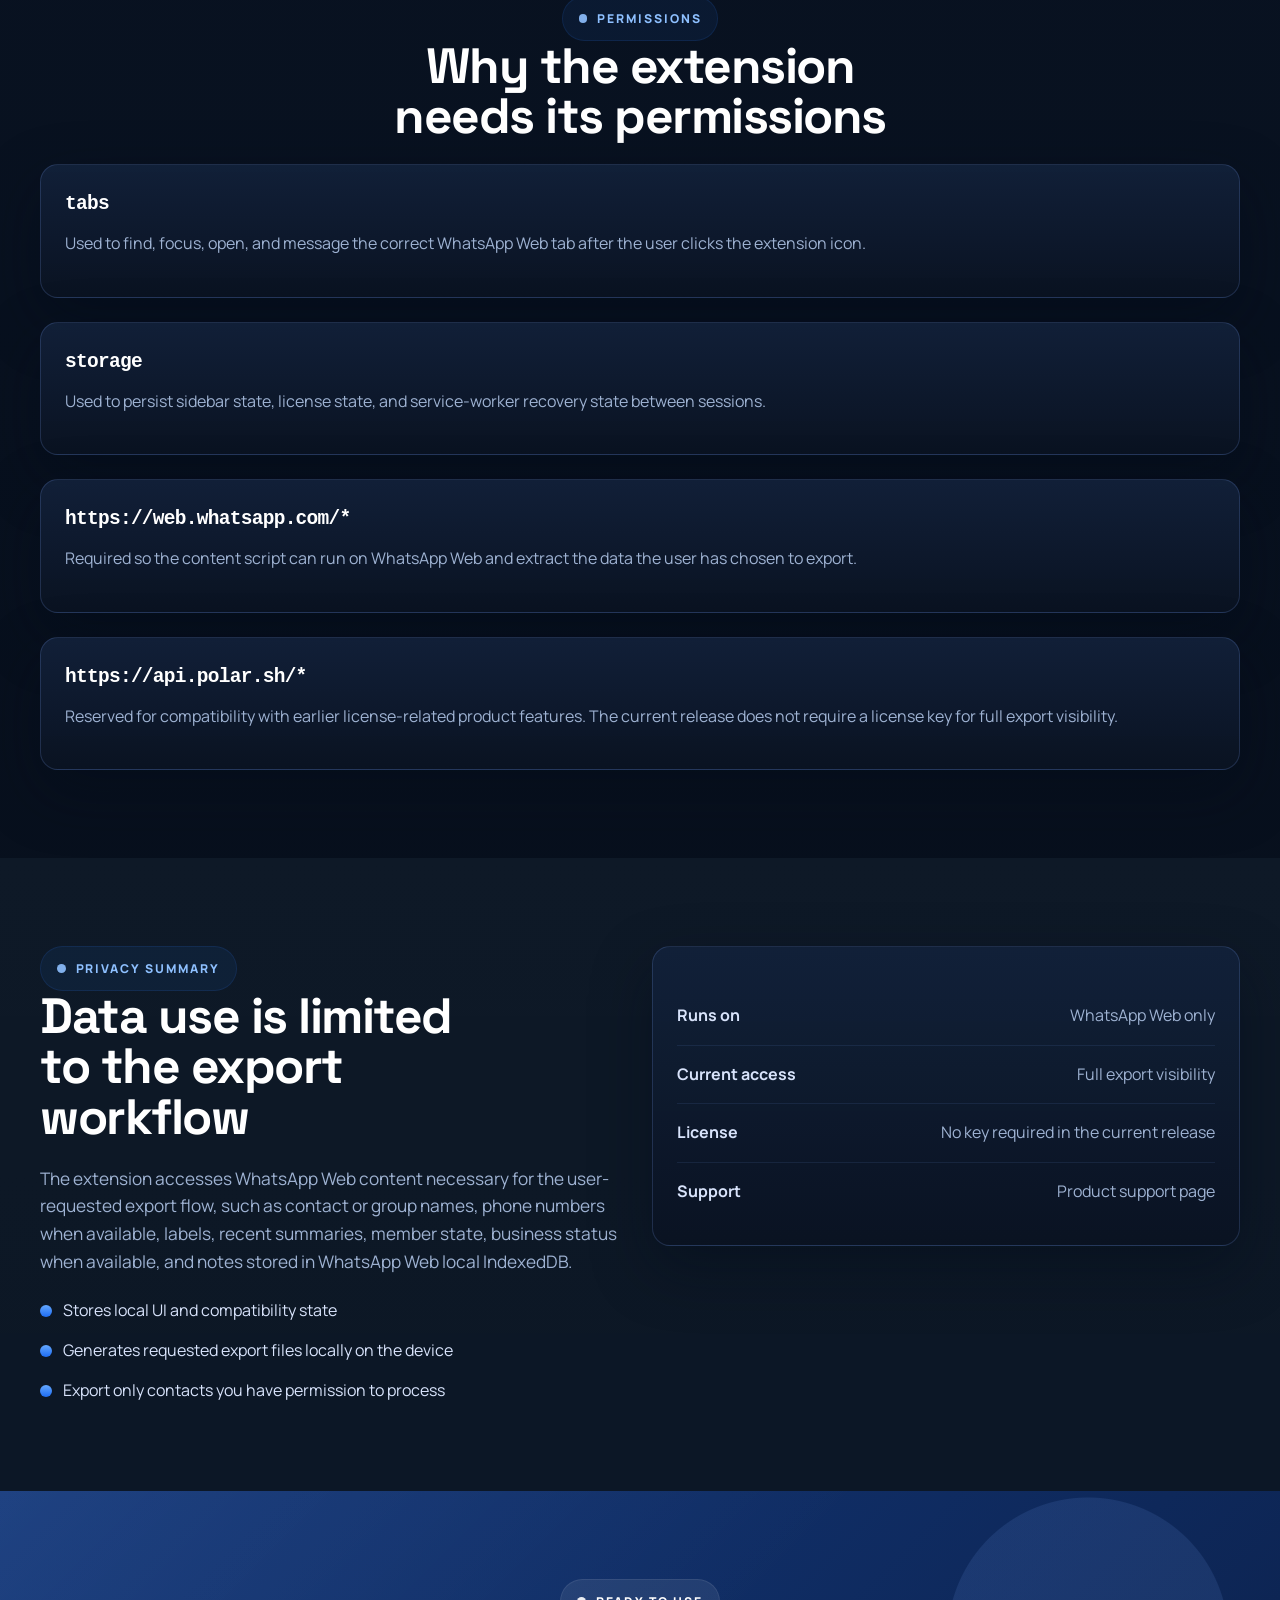
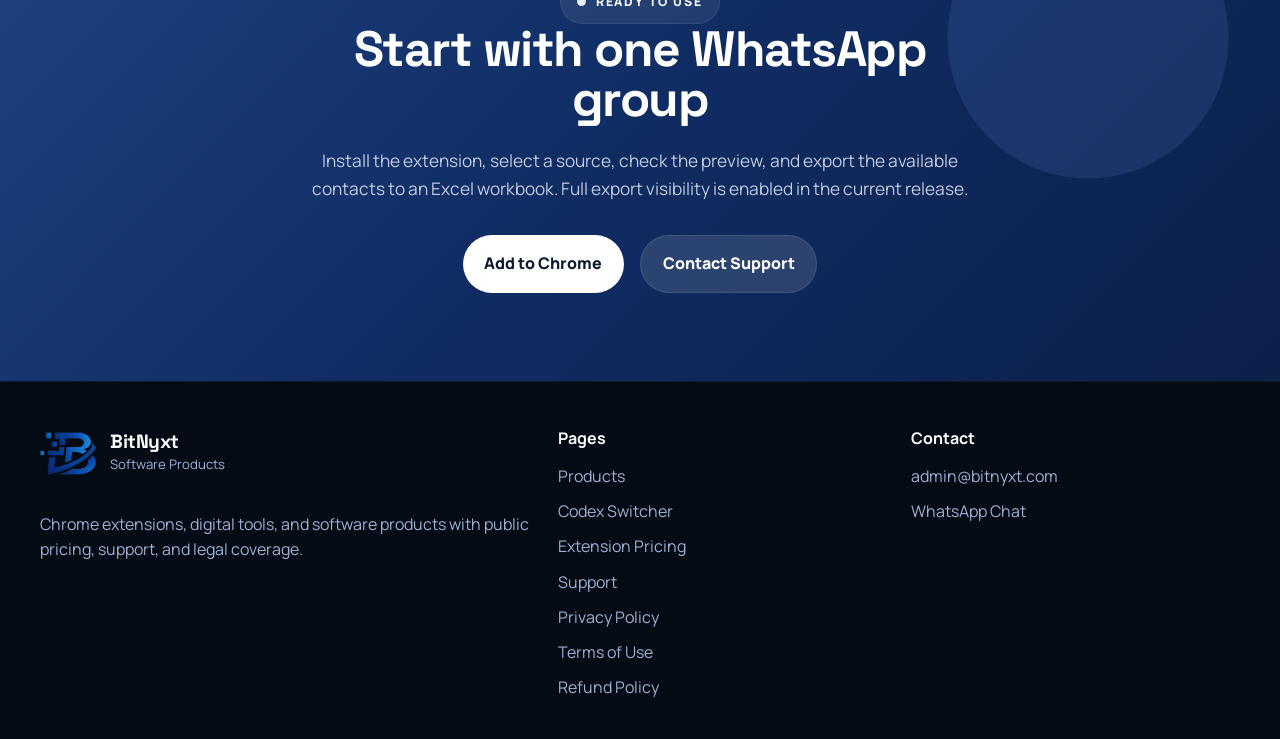
==== commit d38de175: "Prepare public website for WhatsApp exporter launch" ====
--- a/bulk-wa-contact-extractor.html
+++ b/bulk-wa-contact-extractor.html
@@ -61,7 +61,7 @@
         <p class="lead">Stop copying phone numbers one at a time. Select your WhatsApp groups, chat contacts or available Business labels, preview the results, and download an organized Excel workbook.</p>
         <div class="hero-actions">
           <a class="btn btn-primary" href="https://chromewebstore.google.com/detail/bulk-wa-contact-extractor/fagaolefppcboofkhfgpmfjfeideilhp?utm_source=bitnyxt&amp;utm_medium=website&amp;utm_campaign=wa_export&amp;utm_content=hero">Add to Chrome</a>
-          <a class="btn btn-secondary" href="contact.html">Support</a>
+          <a class="btn btn-secondary" href="#how-to-export">How it works</a>
         </div>
         <div class="hero-badges">
           <span class="badge">Chrome extension</span>
@@ -70,6 +70,16 @@
         </div>
       </div>
     </section>
+
+    <section class="section section-muted" id="how-to-export"><div class="container">
+      <h2 class="section-title">How to export WhatsApp contacts to Excel</h2>
+      <ol class="detail-list"><li>Install the extension from the Chrome Web Store.</li><li>Open WhatsApp Web and sign in. Refresh the page if it was open during installation.</li><li>Click the extension toolbar icon to open the sidebar.</li><li>Choose Groups, Chat List or Business Labels and select the sources you need.</li><li>Preview the available rows and warnings, then download the XLSX workbook.</li></ol>
+      <p class="lead lead-muted">Free to install. Full export visibility is enabled in the current release without a license key. Available fields still depend on WhatsApp Web.</p>
+      <h3 class="spacer-top">Why are phone numbers missing?</h3><p>Only information made available by WhatsApp Web can be exported. Hidden or unavailable numbers are not guaranteed to be recoverable. Full export access cannot restore information that WhatsApp Web does not provide.</p>
+      <h3 class="spacer-top">Can I use the workbook with my CRM?</h3><p>Check your CRM's accepted formats and field mapping. If it requires CSV, open the relevant worksheet in your spreadsheet application and save that sheet as CSV.</p>
+      <h3 class="spacer-top">Need help with the sidebar?</h3><p>Refresh WhatsApp Web, wait for chats to load, and click the extension icon again. <a href="contact.html">Contact support</a> with your extension version and error text if the problem continues. Do not include private contact lists in public support messages.</p>
+      <p class="spacer-top">Independent BitNyxt extension, not affiliated with WhatsApp or Meta. Export only contacts you have permission to process.</p>
+    </div></section>
 
     <section class="section">
       <div class="container split">
@@ -157,7 +167,7 @@
           </article>
           <article class="legal-card reveal">
             <h2><code>https://api.polar.sh/*</code></h2>
-            <p>Reserved for compatibility with earlier license-related product features. Version 0.2.3 does not require a license key for full export visibility.</p>
+            <p>Reserved for compatibility with earlier license-related product features. The current release does not require a license key for full export visibility.</p>
           </article>
         </div>
       </div>
@@ -172,42 +182,20 @@
           <ul class="detail-list spacer-top">
             <li>Stores local UI and compatibility state</li>
             <li>Generates requested export files locally on the device</li>
-            <li>Does not describe itself as collecting unrelated browsing history or payment card details</li>
+            <li>Export only contacts you have permission to process</li>
           </ul>
         </div>
         <div class="panel reveal">
           <div class="table-like">
             <div class="row"><strong>Runs on</strong><span class="muted">WhatsApp Web only</span></div>
             <div class="row"><strong>Current access</strong><span class="muted">Full export visibility</span></div>
-            <div class="row"><strong>License</strong><span class="muted">No key required in version 0.2.3</span></div>
+            <div class="row"><strong>License</strong><span class="muted">No key required in the current release</span></div>
             <div class="row"><strong>Support</strong><span class="muted"><a href="contact.html">Product support page</a></span></div>
           </div>
         </div>
       </div>
     </section>
 
-    <section class="section">
-      <div class="container split">
-        <div class="reveal">
-          <div class="eyebrow eyebrow-light"><span class="dot"></span> Security notes</div>
-          <h2 class="section-title">Built with a narrow extension footprint</h2>
-          <ul class="detail-list spacer-top">
-            <li>Manifest V3 architecture</li>
-            <li>No remote code execution path described here</li>
-            <li>No <code>eval</code> or <code>new Function</code> use in the reviewed active source summary</li>
-            <li>Narrow CSP using <code>connect-src 'self' https://api.polar.sh</code></li>
-          </ul>
-        </div>
-        <div class="panel reveal">
-          <div class="table-like">
-            <div class="row"><strong>Version</strong><span class="muted">See the current Chrome Web Store release</span></div>
-            <div class="row"><strong>Build type</strong><span class="muted">Chrome Web Store extension</span></div>
-            <div class="row"><strong>Current flow</strong><span class="muted">Select, preview, export</span></div>
-            <div class="row"><strong>Format</strong><span class="muted">Excel workbook export</span></div>
-          </div>
-        </div>
-      </div>
-    </section>
 
     <section class="section section-primary cta-band">
       <div class="container center reveal">
@@ -222,15 +210,7 @@
     </section>
 
 
-    <section class="section section-muted" id="how-to-export"><div class="container">
-      <h2 class="section-title">How to export WhatsApp contacts to Excel</h2>
-      <ol class="detail-list"><li>Install the extension from the Chrome Web Store.</li><li>Open WhatsApp Web and sign in. Refresh the page if it was open during installation.</li><li>Click the extension toolbar icon to open the sidebar.</li><li>Choose Groups, Chat List or Business Labels and select the sources you need.</li><li>Preview the available rows and warnings, then download the XLSX workbook.</li></ol>
-      <p class="lead lead-muted">Free to install. Full export visibility is enabled in the current release without a license key. Available fields still depend on WhatsApp Web.</p>
-      <h3 class="spacer-top">Why are phone numbers missing?</h3><p>Only information made available by WhatsApp Web can be exported. Hidden or unavailable numbers are not guaranteed to be recoverable. An upgrade does not guarantee missing data will become available.</p>
-      <h3 class="spacer-top">Can I use the workbook with my CRM?</h3><p>Check your CRM's accepted formats and field mapping. If it requires CSV, open the relevant worksheet in your spreadsheet application and save that sheet as CSV.</p>
-      <h3 class="spacer-top">Need help with the sidebar?</h3><p>Refresh WhatsApp Web, wait for chats to load, and click the extension icon again. <a href="contact.html">Contact support</a> with your extension version and error text if the problem continues. Do not post private contact lists or license keys publicly.</p>
-      <p class="spacer-top">Independent BitNyxt extension, not affiliated with WhatsApp or Meta. Export only contacts you have permission to process.</p>
-    </div></section>
+
     <footer class="footer">
       <div class="container footer-grid">
         <div>
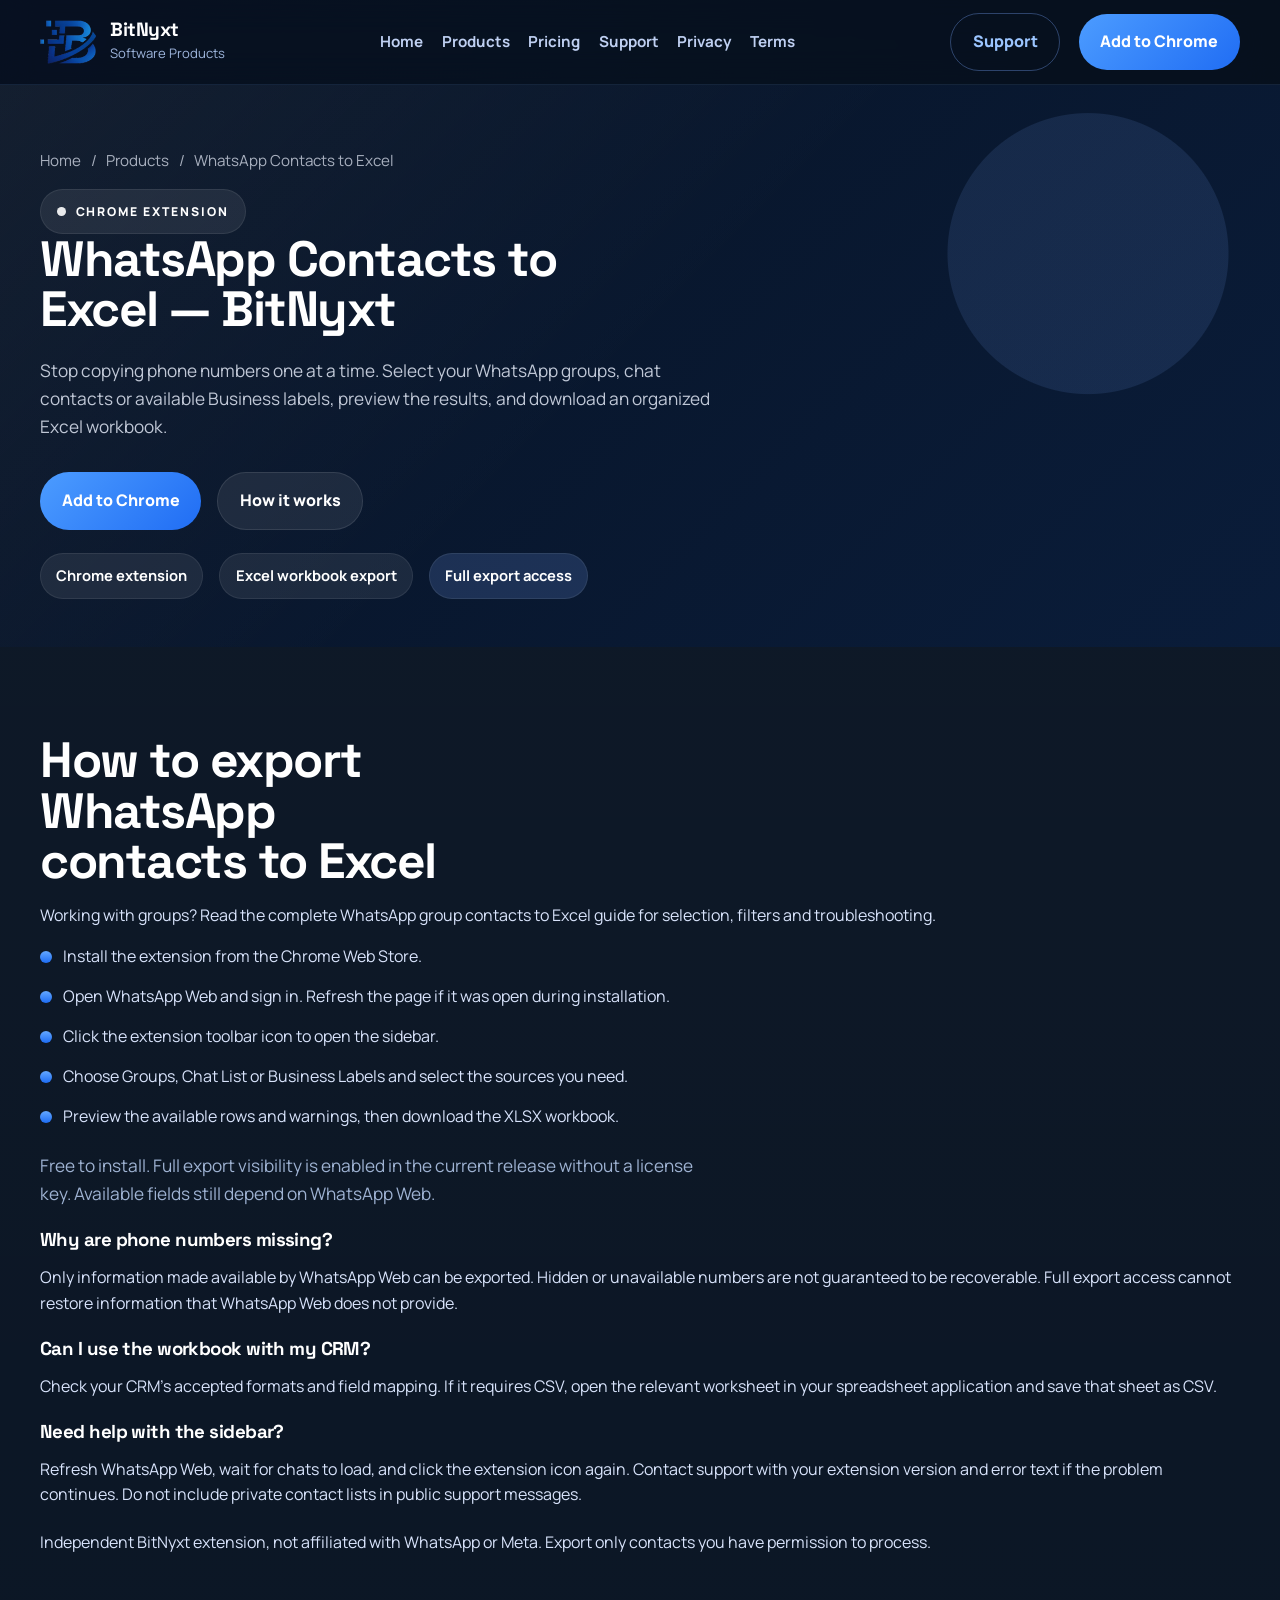
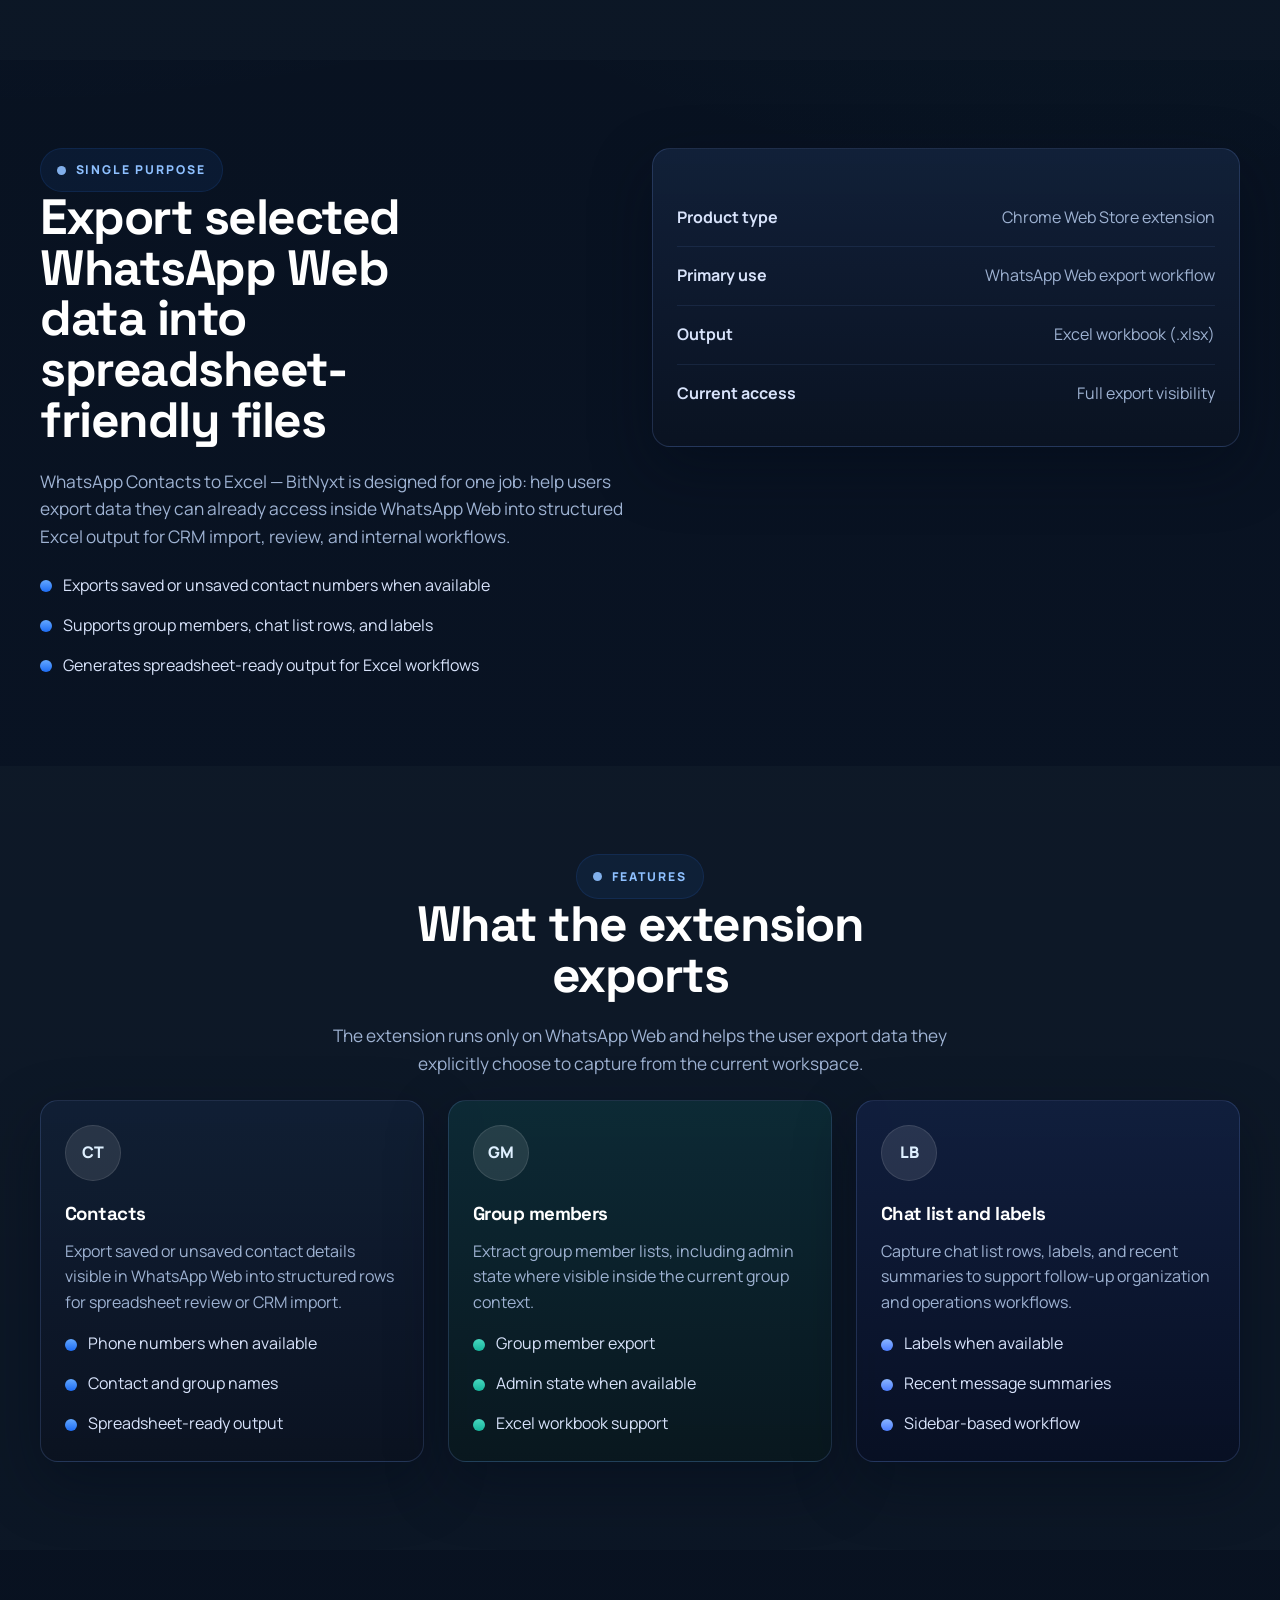
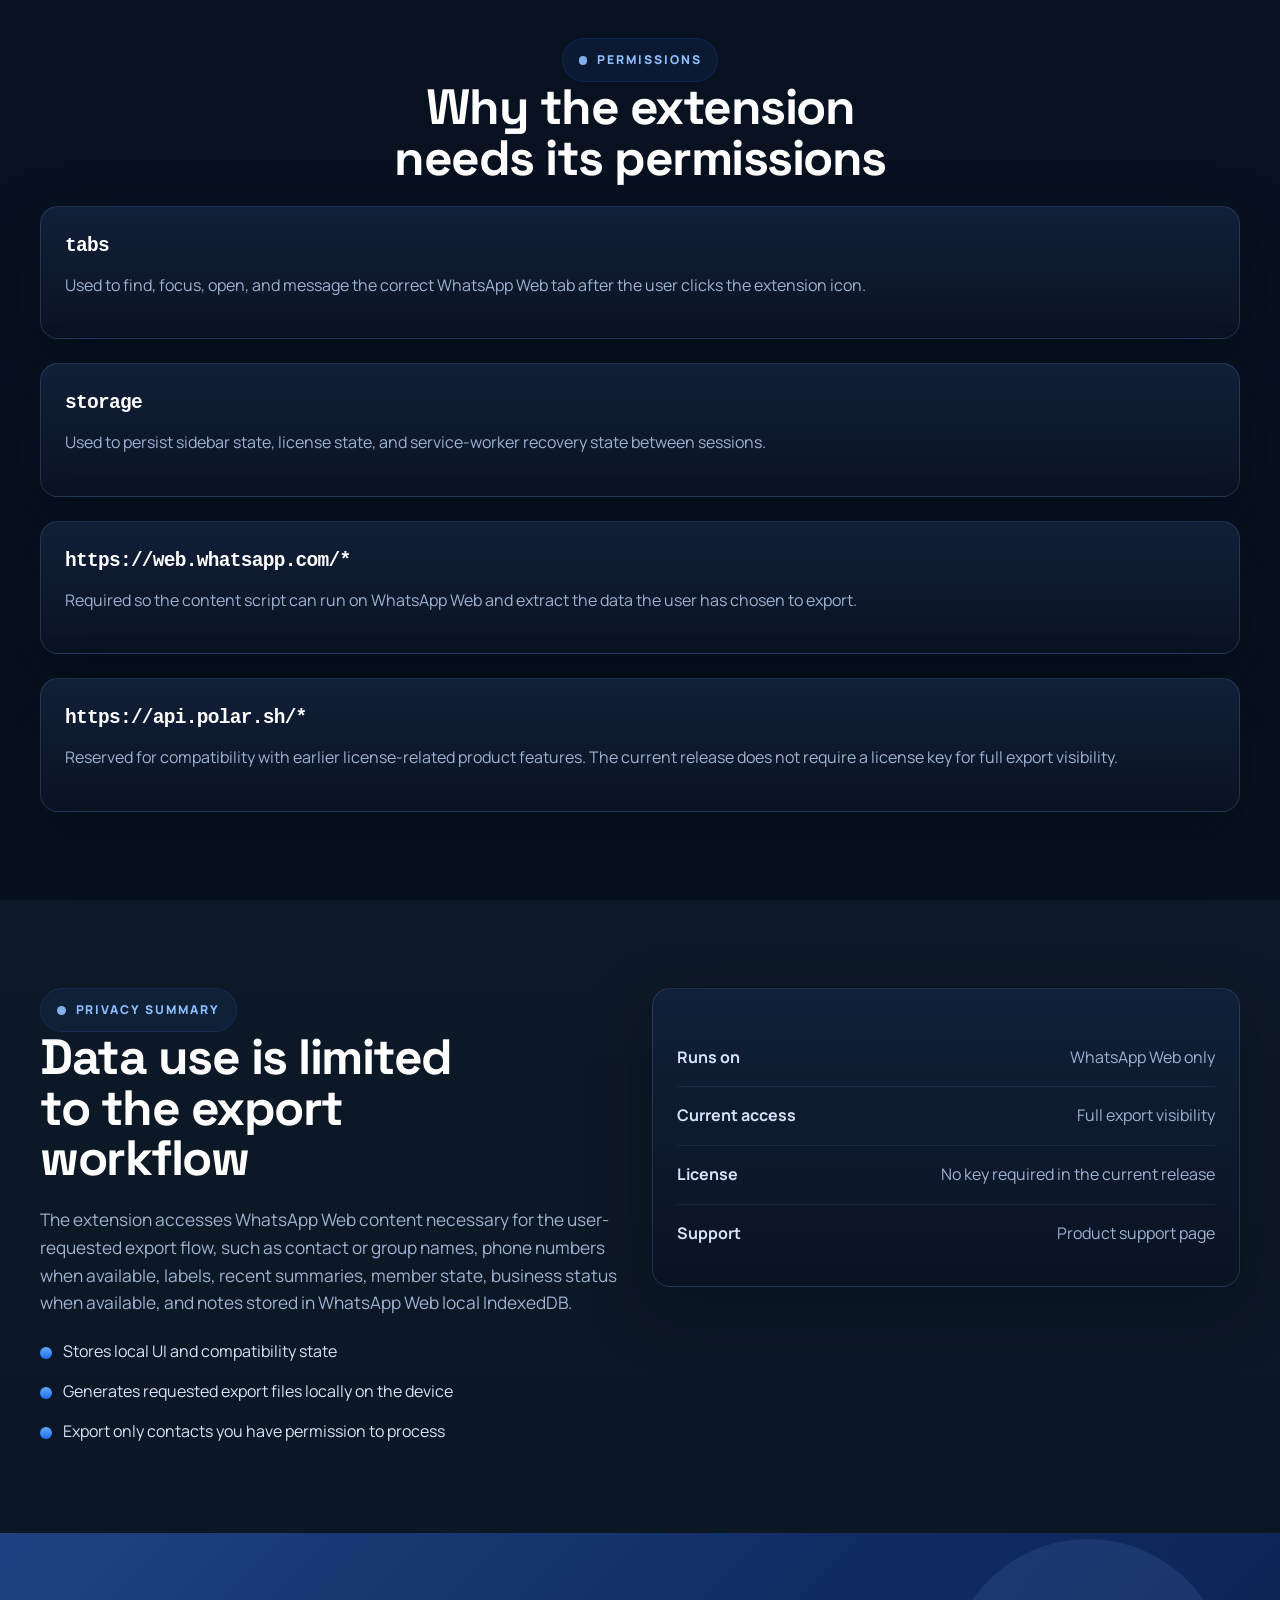
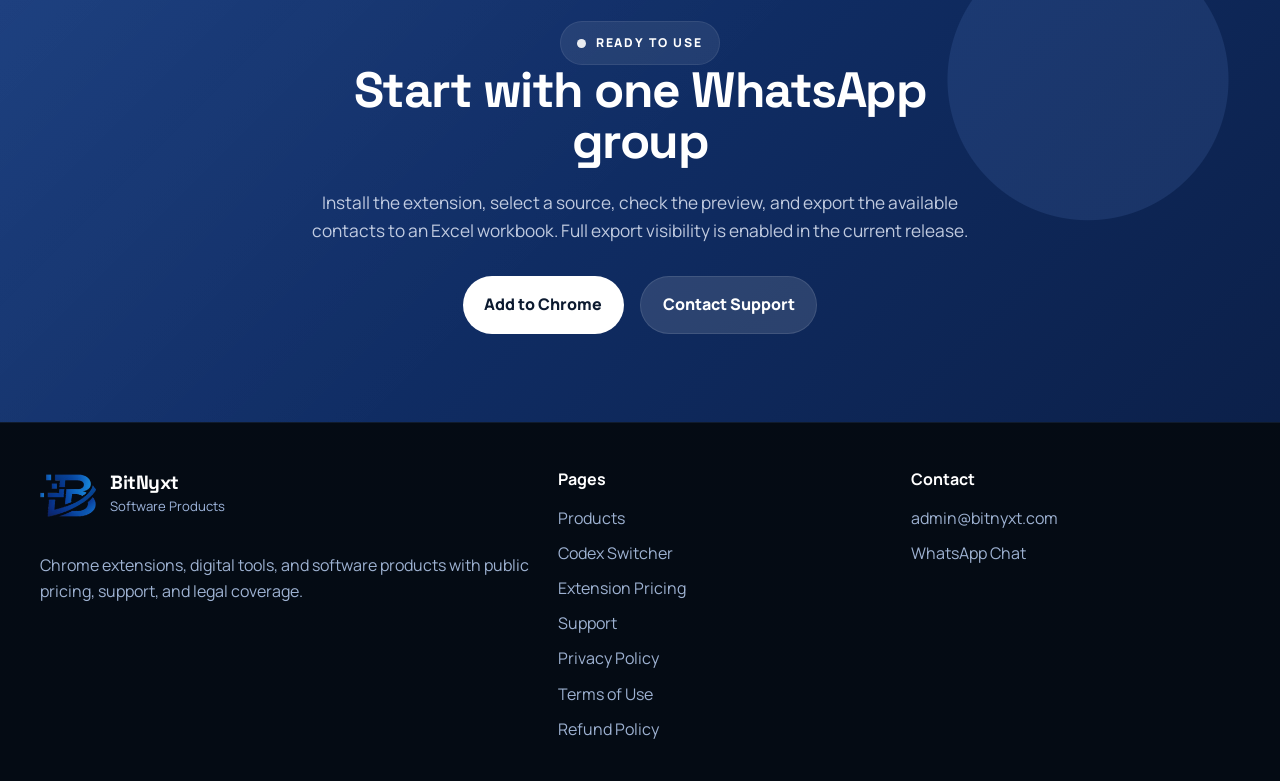
==== commit 2770cd06: "Publish WhatsApp group export guide with tracked installation links" ====
--- a/bulk-wa-contact-extractor.html
+++ b/bulk-wa-contact-extractor.html
@@ -73,6 +73,7 @@
 
     <section class="section section-muted" id="how-to-export"><div class="container">
       <h2 class="section-title">How to export WhatsApp contacts to Excel</h2>
+      <p>Working with groups? Read the <a href="export-whatsapp-group-contacts-to-excel.html">complete WhatsApp group contacts to Excel guide</a> for selection, filters and troubleshooting.</p>
       <ol class="detail-list"><li>Install the extension from the Chrome Web Store.</li><li>Open WhatsApp Web and sign in. Refresh the page if it was open during installation.</li><li>Click the extension toolbar icon to open the sidebar.</li><li>Choose Groups, Chat List or Business Labels and select the sources you need.</li><li>Preview the available rows and warnings, then download the XLSX workbook.</li></ol>
       <p class="lead lead-muted">Free to install. Full export visibility is enabled in the current release without a license key. Available fields still depend on WhatsApp Web.</p>
       <h3 class="spacer-top">Why are phone numbers missing?</h3><p>Only information made available by WhatsApp Web can be exported. Hidden or unavailable numbers are not guaranteed to be recoverable. Full export access cannot restore information that WhatsApp Web does not provide.</p>
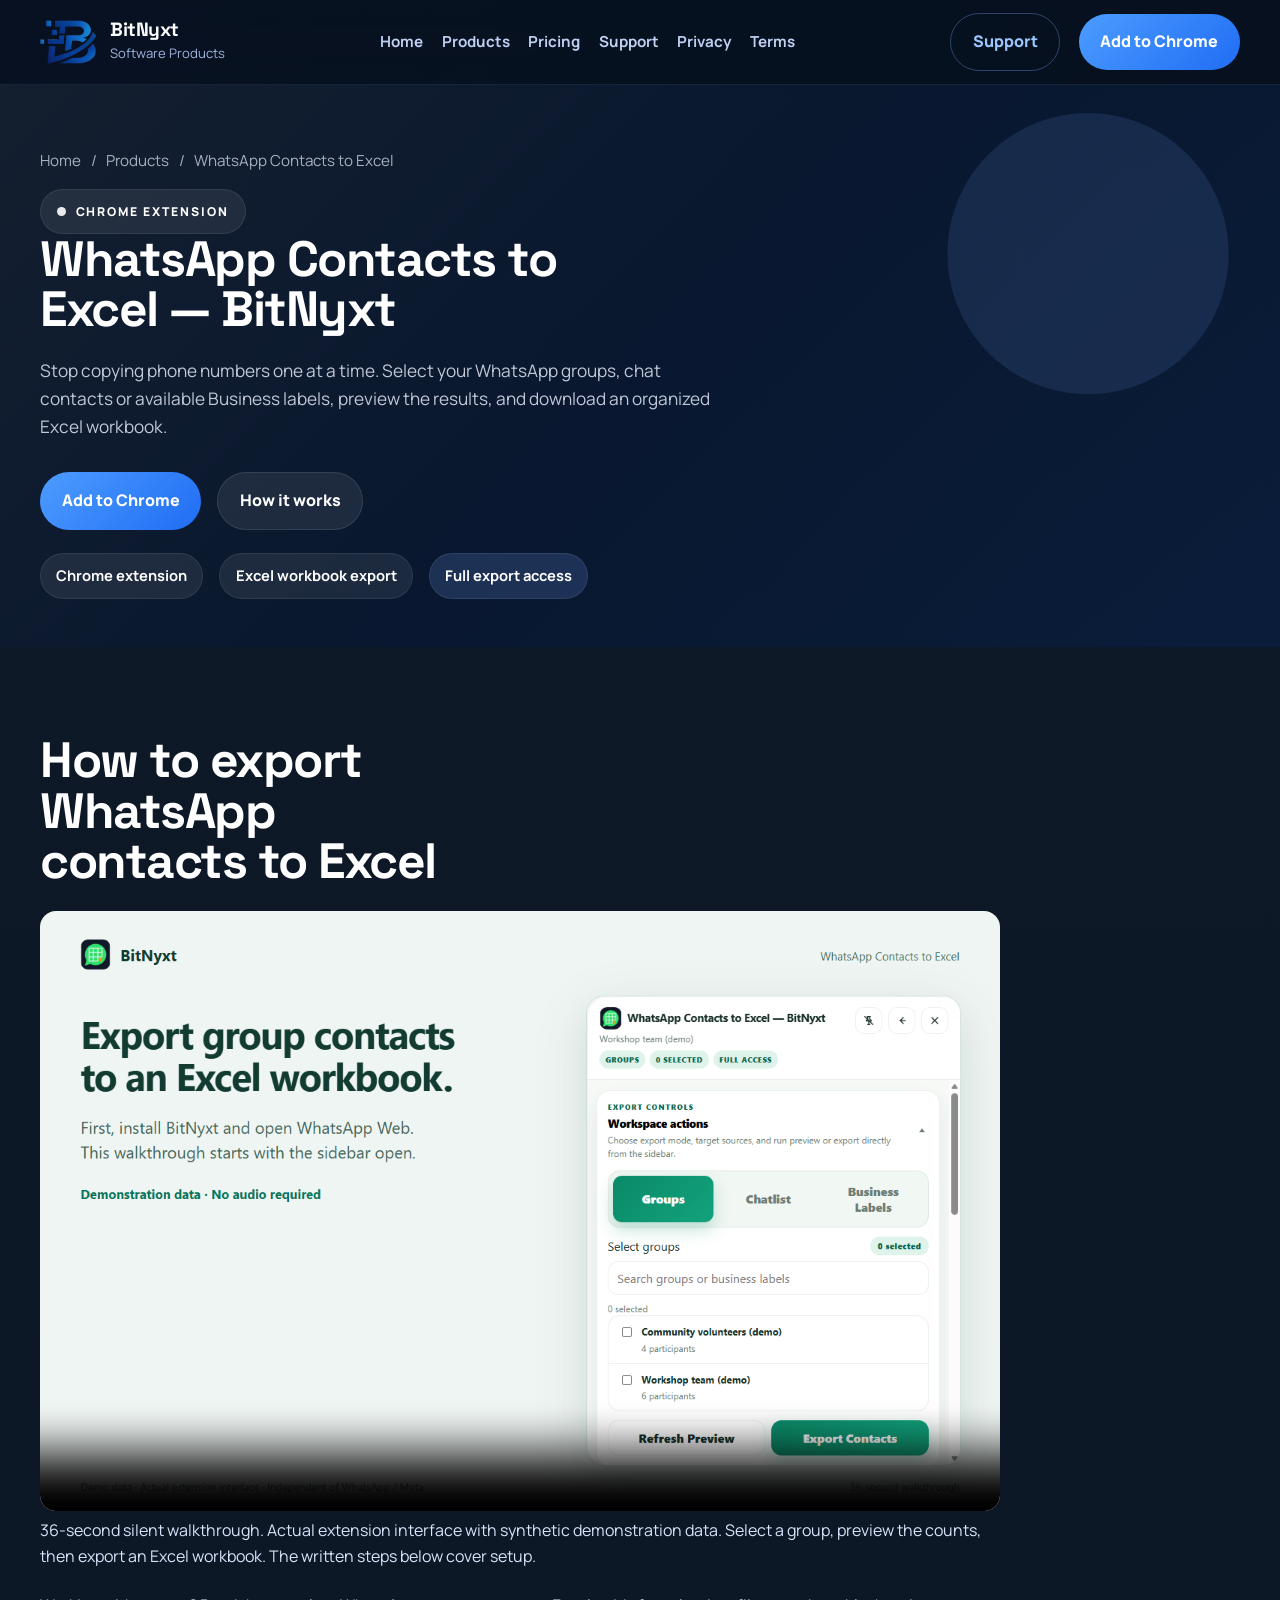
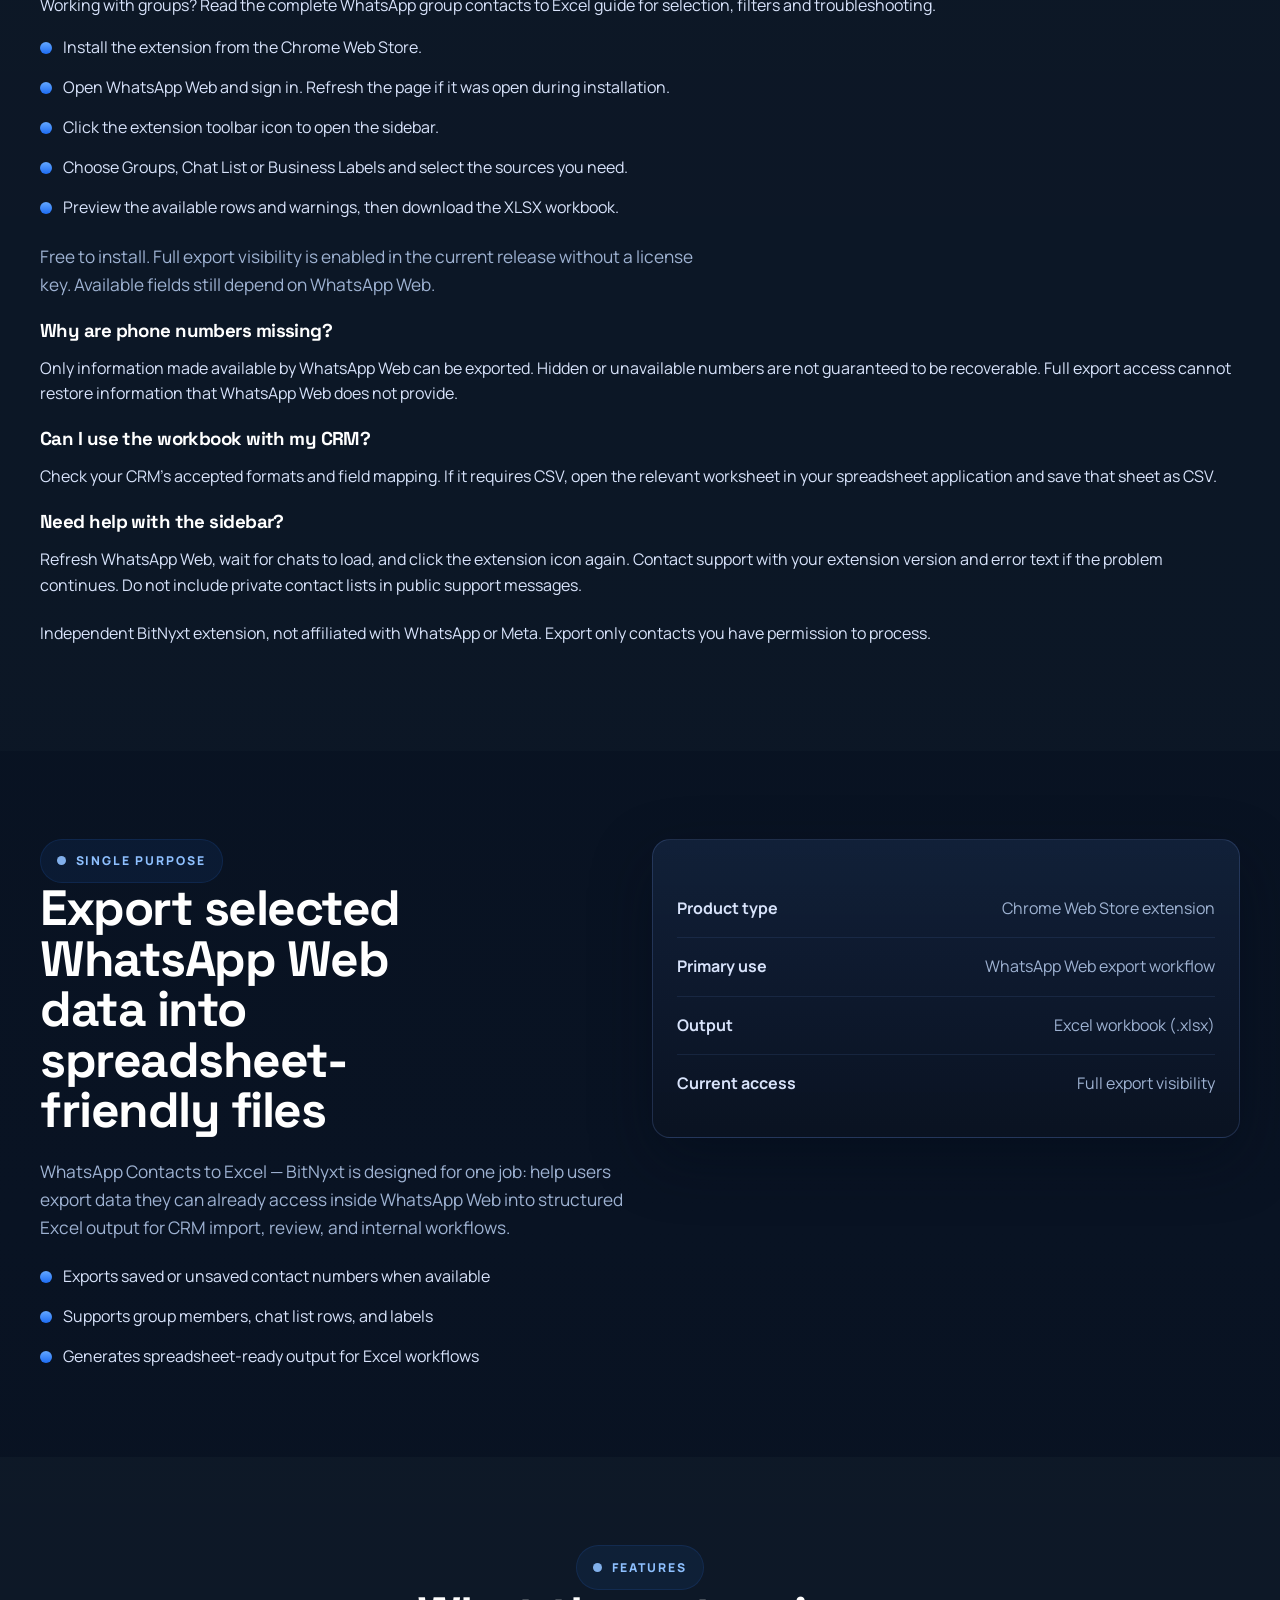
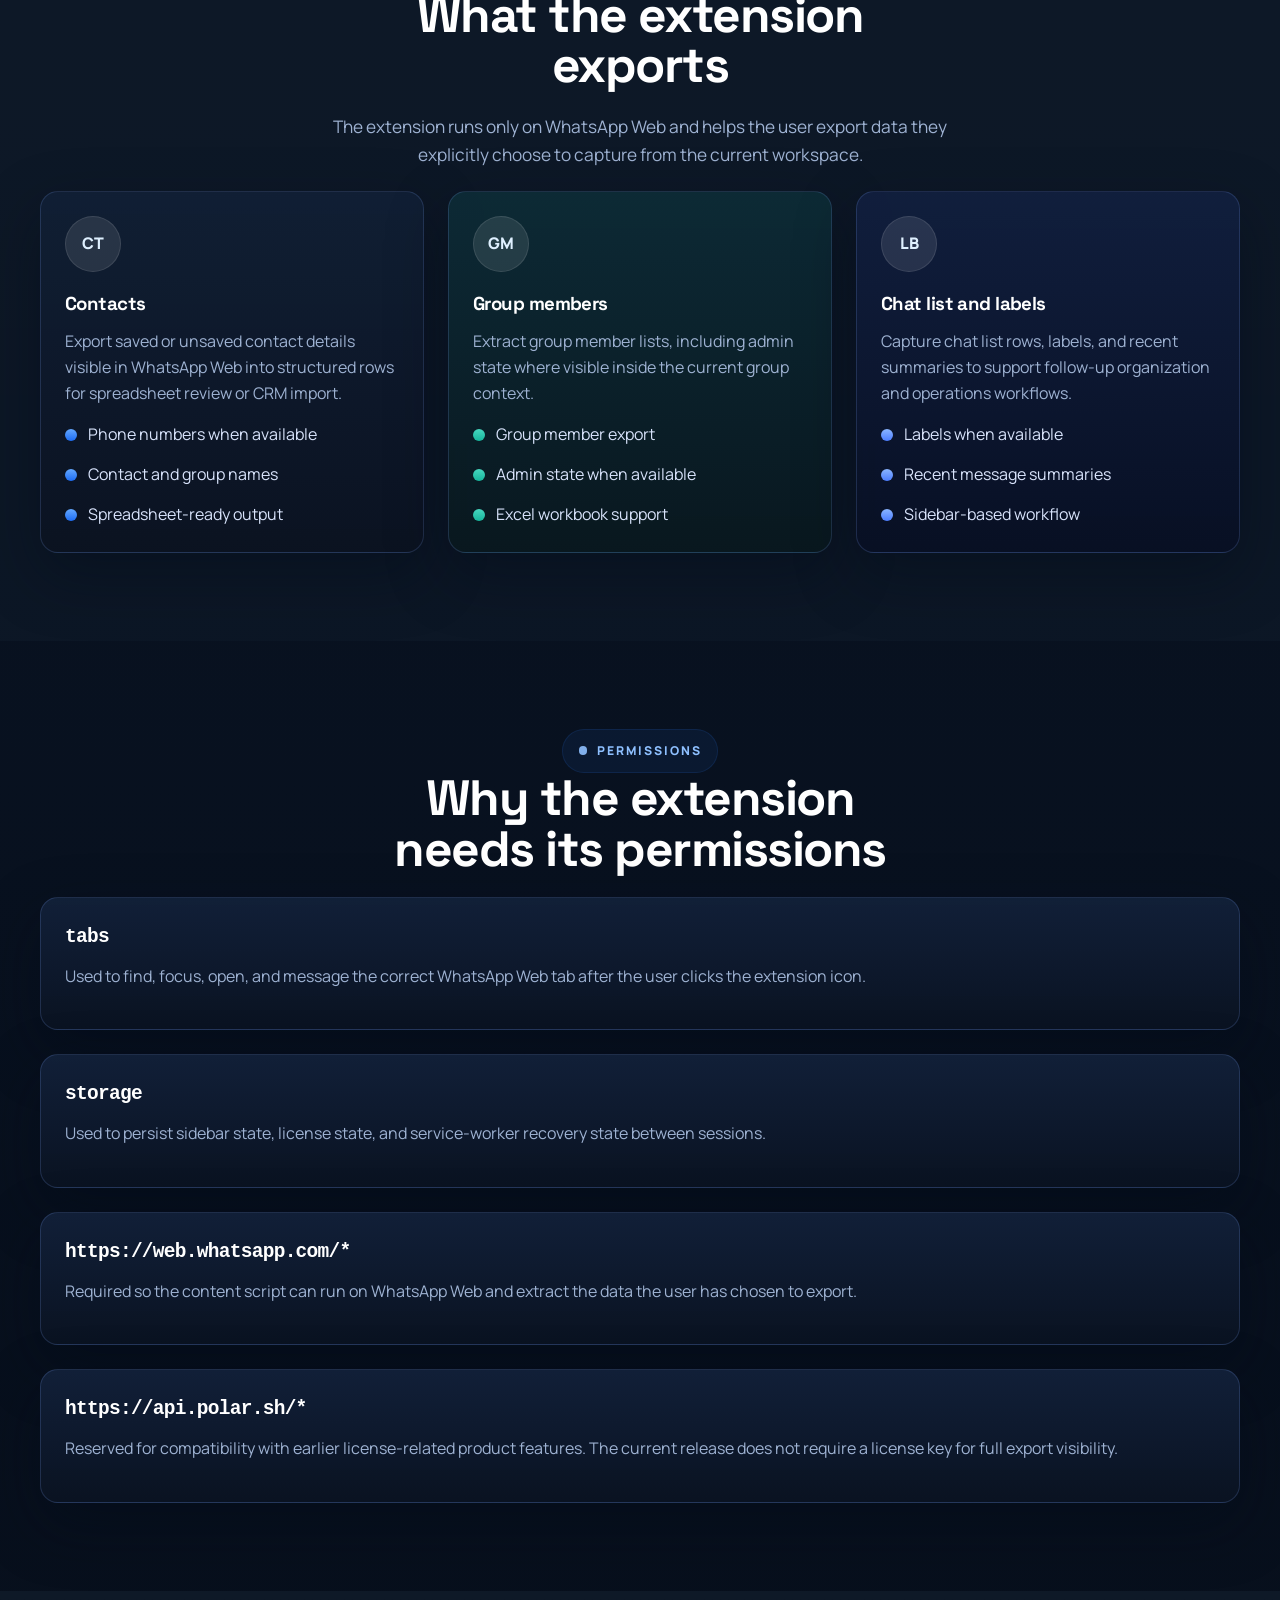
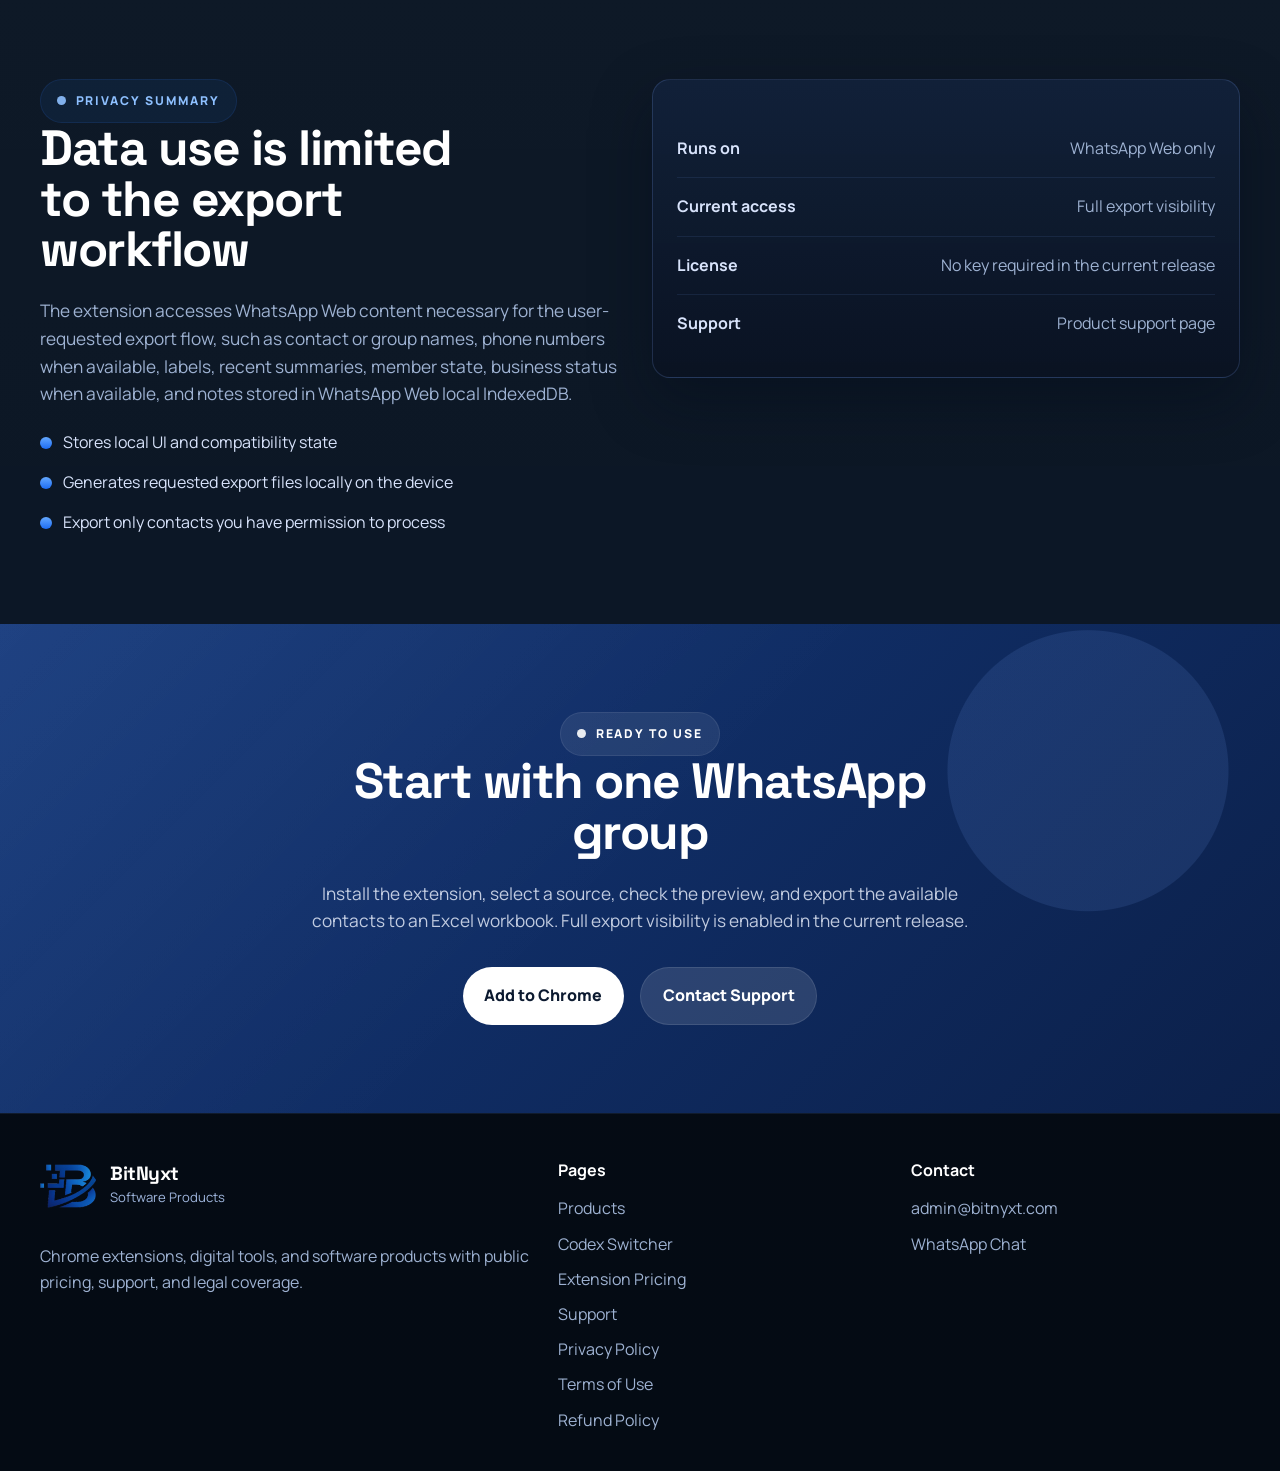
==== commit 6a2fea9d: "Add captioned contact export tutorial to product and guide" ====
--- a/bulk-wa-contact-extractor.html
+++ b/bulk-wa-contact-extractor.html
@@ -73,6 +73,14 @@
 
     <section class="section section-muted" id="how-to-export"><div class="container">
       <h2 class="section-title">How to export WhatsApp contacts to Excel</h2>
+      <figure style="margin:24px 0;max-width:960px;">
+        <video controls playsinline preload="none" width="1280" height="800" poster="assets/wa-export/tutorial-poster.png" style="width:100%;height:auto;border-radius:16px;" aria-label="36-second WhatsApp contacts export walkthrough" aria-describedby="demo-caption">
+          <source src="assets/wa-export/whatsapp-contacts-to-excel-demo.mp4" type="video/mp4">
+          <track kind="captions" src="assets/wa-export/tutorial-en.vtt" srclang="en" label="English">
+          <a href="assets/wa-export/whatsapp-contacts-to-excel-demo.mp4">Watch the export walkthrough</a>.
+        </video>
+        <figcaption id="demo-caption">36-second silent walkthrough. Actual extension interface with synthetic demonstration data. Select a group, preview the counts, then export an Excel workbook. The written steps below cover setup.</figcaption>
+      </figure>
       <p>Working with groups? Read the <a href="export-whatsapp-group-contacts-to-excel.html">complete WhatsApp group contacts to Excel guide</a> for selection, filters and troubleshooting.</p>
       <ol class="detail-list"><li>Install the extension from the Chrome Web Store.</li><li>Open WhatsApp Web and sign in. Refresh the page if it was open during installation.</li><li>Click the extension toolbar icon to open the sidebar.</li><li>Choose Groups, Chat List or Business Labels and select the sources you need.</li><li>Preview the available rows and warnings, then download the XLSX workbook.</li></ol>
       <p class="lead lead-muted">Free to install. Full export visibility is enabled in the current release without a license key. Available fields still depend on WhatsApp Web.</p>
